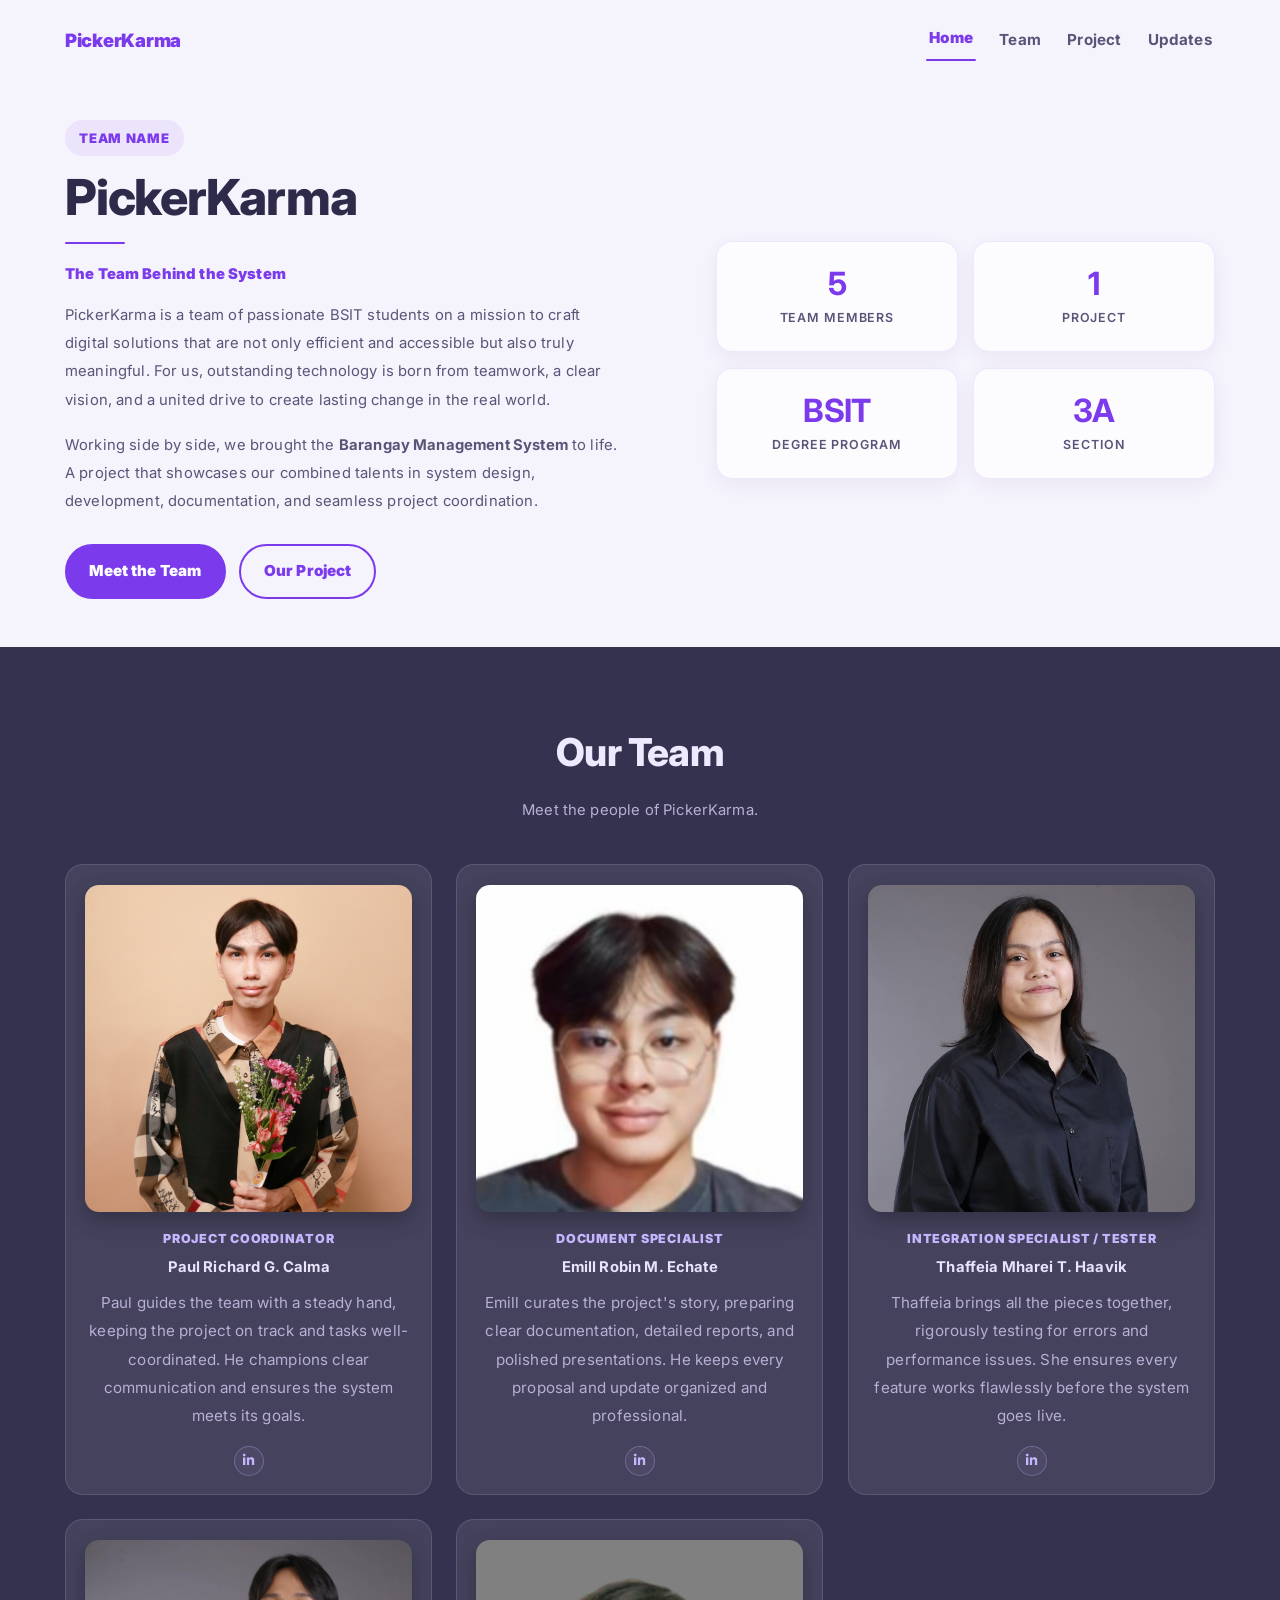
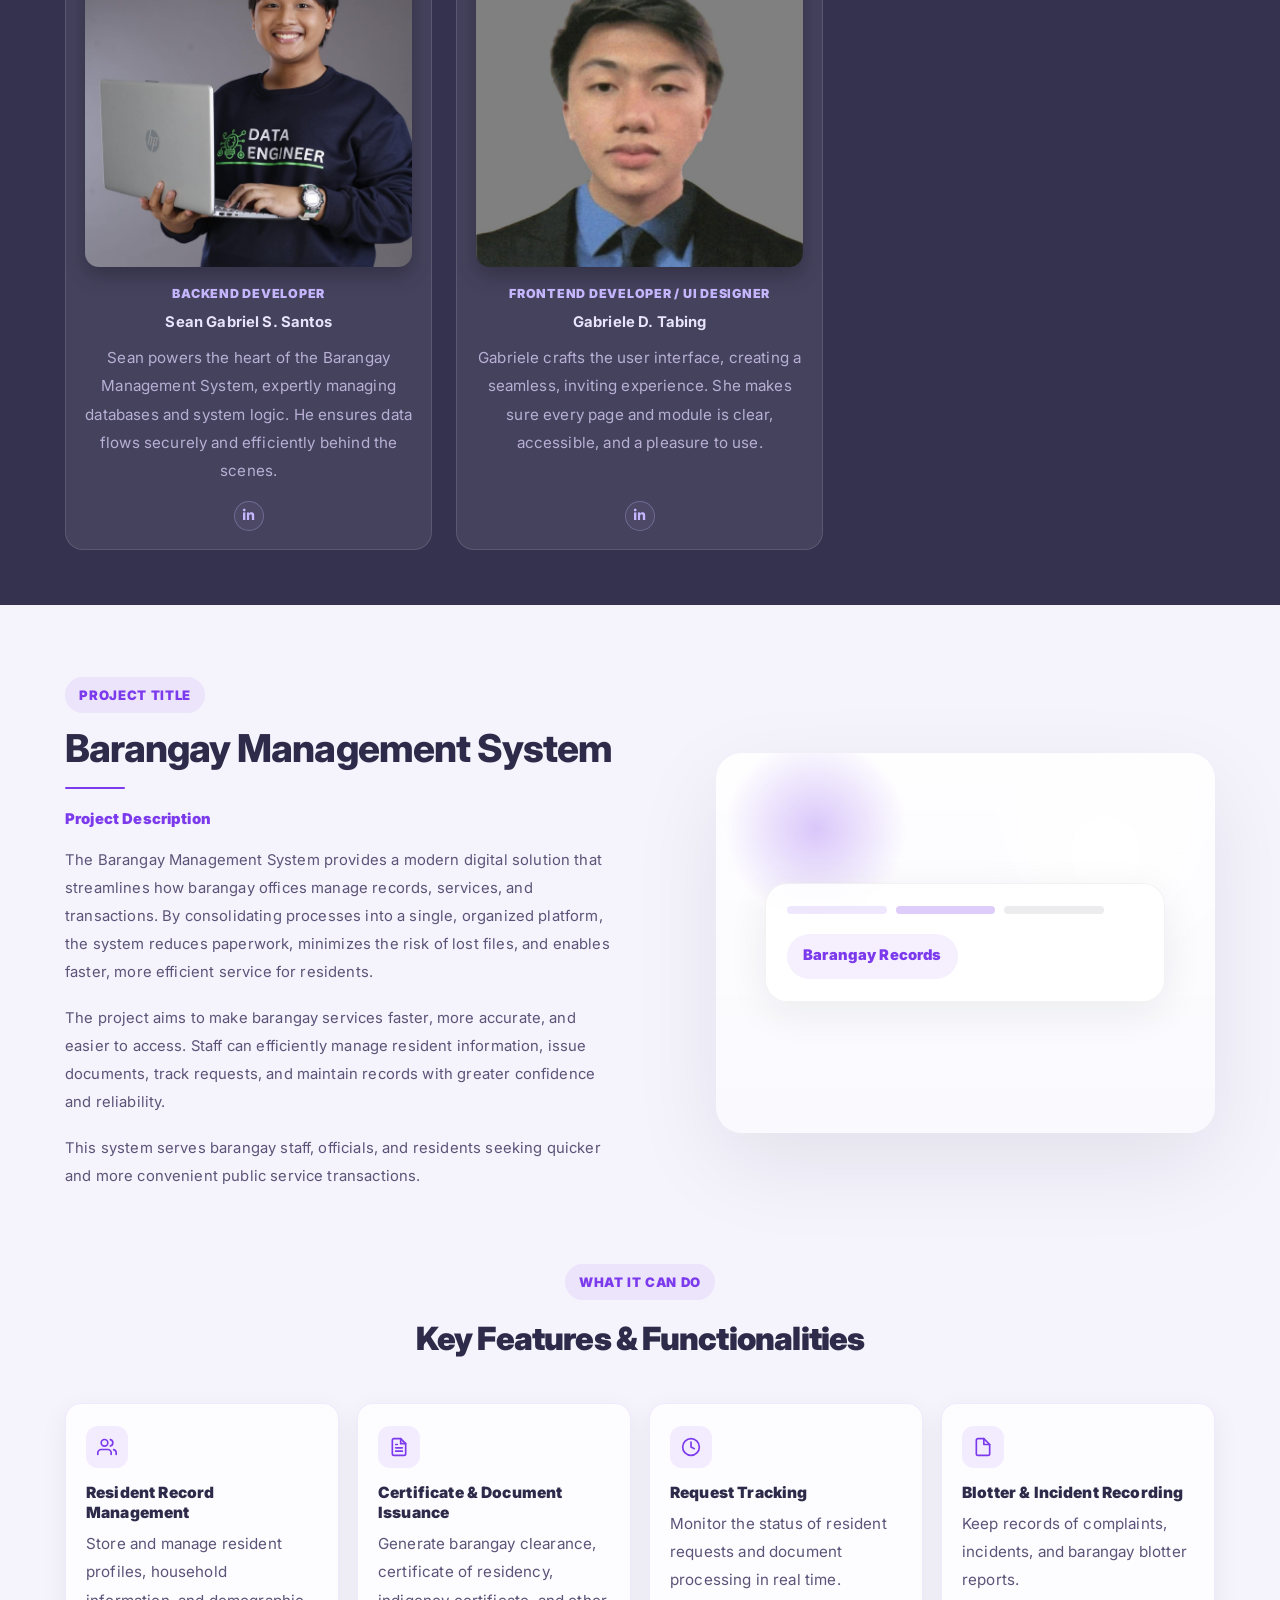
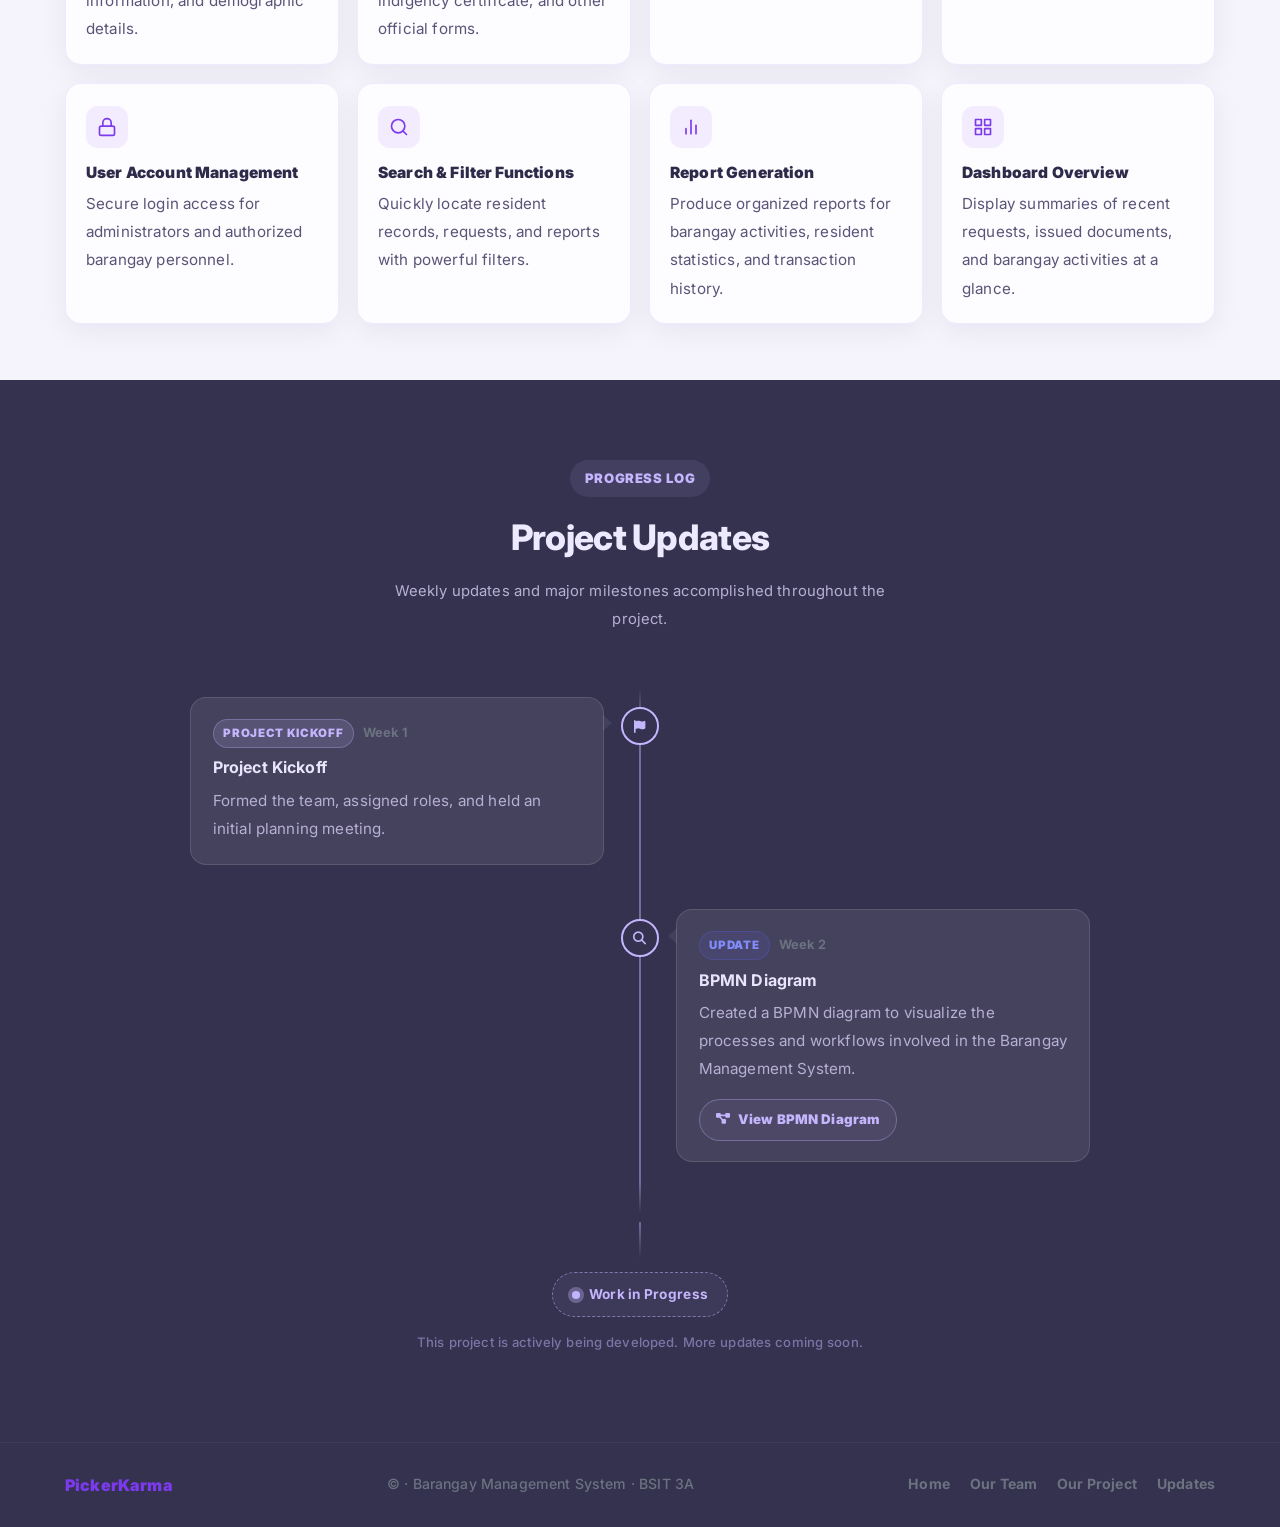
==== index.html @ 66dc6508 "Updated version" ====
<!DOCTYPE html>
<html lang="en">
<head>
    <meta charset="UTF-8">
    <meta name="viewport" content="width=device-width, initial-scale=1.0">
    <title>PickerKarma — Barangay Management System</title>
    <link rel="preconnect" href="https://fonts.googleapis.com">
    <link rel="preconnect" href="https://fonts.gstatic.com" crossorigin>
    <link href="https://fonts.googleapis.com/css2?family=Inter:wght@400;500;600;700;800&display=swap" rel="stylesheet">
    <link rel="stylesheet" href="style.css">
    <link rel="stylesheet" href="https://cdnjs.cloudflare.com/ajax/libs/font-awesome/6.5.2/css/all.min.css" crossorigin="anonymous" referrerpolicy="no-referrer">
</head>
<body>

<header class="site-header">
    <div class="container header-inner">
        <a class="brand" href="#home">PickerKarma</a>
        <nav class="nav" aria-label="Main navigation">
            <a class="nav-link" href="#home">Home</a>
            <a class="nav-link" href="#team">Team</a>
            <a class="nav-link" href="#project">Project</a>
            <a class="nav-link" href="#updates">Updates</a>
        </nav>
    </div>
</header>

<main>

    <!-- PickerKarma intro -->
    <section id="home" class="hero">
        <div class="container hero-layout">
            <div class="hero-text-col">
                <div class="hero-badge">Team Name</div>
                <h1 class="hero-title">PickerKarma</h1>

                <div class="hero-divider" aria-hidden="true"></div>

                <div class="hero-lead">The Team Behind the System</div>
                <p class="hero-text">
                PickerKarma is a team of passionate BSIT students on a mission to craft digital solutions that are not only efficient and accessible but also truly meaningful. For us, outstanding technology is born from teamwork, a clear vision, and a united drive to create lasting change in the real world.
                </p>
                <p class="hero-text">
                Working side by side, we brought the <strong>Barangay Management System</strong> to life. A project that showcases our combined talents in system design, development, documentation, and seamless project coordination.
                </p>

                <div class="hero-actions">
                    <a class="btn btn-primary" href="#team">Meet the Team</a>
                    <a class="btn btn-ghost" href="#project">Our Project</a>
                </div>
            </div>

            <div class="hero-stats-col">
                <div class="hero-stat-card">
                    <div class="hero-stat-num">5</div>
                    <div class="hero-stat-label">Team Members</div>
                </div>
                <div class="hero-stat-card">
                    <div class="hero-stat-num">1</div>
                    <div class="hero-stat-label">Project</div>
                </div>
                <div class="hero-stat-card">
                    <div class="hero-stat-num">BSIT</div>
                    <div class="hero-stat-label">Degree Program</div>
                </div>
                <div class="hero-stat-card">
                    <div class="hero-stat-num">3A</div>
                    <div class="hero-stat-label">Section</div>
                </div>
            </div>
        </div>
    </section>

    <!-- ② OUR TEAM — Member Cards -->
    <section id="team" class="team-block anchor">
        <div class="container team-block-inner">
            <h2 class="team-title">Our Team</h2>
            <p class="team-subtitle">
                Meet the people of PickerKarma.
            </p>

            <div class="team-grid">
                <article class="team-card">
                    <img class="team-photo" src="assets\IMG_2809.jpg" alt="Paul Richard G. Calma">
                    <div class="team-meta">
                        <div class="team-role">PROJECT COORDINATOR</div>
                        <h3 class="team-name">Paul Richard G. Calma</h3>
                        <p class="team-desc">Paul guides the team with a steady hand, keeping the project on track and tasks well-coordinated. He champions clear communication and ensures the system meets its goals.</p>
                    </div>
                    <div class="team-social" aria-label="LinkedIn link">
                        <a href="https://www.linkedin.com/in/paul-richard-calma-106516280/" class="social-link" aria-label="LinkedIn">
                            <i class="fa-brands fa-linkedin-in" aria-hidden="true"></i>
                        </a>
                    </div>
                </article>

                <article class="team-card">
                    <img class="team-photo" src="assets\848d51dc-2d52-466f-a133-e1cafc0bf929.jpg" alt="Emill Robin M. Echate">
                    <div class="team-meta">
                        <div class="team-role">DOCUMENT SPECIALIST</div>
                        <h3 class="team-name">Emill Robin M. Echate</h3>
                        <p class="team-desc">Emill curates the project's story, preparing clear documentation, detailed reports, and polished presentations. He keeps every proposal and update organized and professional.</p>
                    </div>
                    <div class="team-social" aria-label="LinkedIn link">
                        <a href="https://www.linkedin.com/in/emill-robin-echate-a966a9378" class="social-link" aria-label="LinkedIn">
                            <i class="fa-brands fa-linkedin-in" aria-hidden="true"></i>
                        </a>
                    </div>
                </article>

                <article class="team-card">
                    <img class="team-photo" src="assets\1771914743929.jpg" alt="Thaffeia Mharei T. Haavik">
                    <div class="team-meta">
                        <div class="team-role">INTEGRATION SPECIALIST / TESTER</div>
                        <h3 class="team-name">Thaffeia Mharei T. Haavik</h3>
                        <p class="team-desc">Thaffeia brings all the pieces together, rigorously testing for errors and performance issues. She ensures every feature works flawlessly before the system goes live.</p>
                    </div>
                    <div class="team-social" aria-label="LinkedIn link">
                        <a href="https://www.linkedin.com/in/thaffeia-mharei-haavik-644126378/" class="social-link" aria-label="LinkedIn">
                            <i class="fa-brands fa-linkedin-in" aria-hidden="true"></i>
                        </a>
                    </div>
                </article>

                <article class="team-card">
                    <img class="team-photo" src="assets\9a53b880-c4ac-4d8d-8922-d111a23d53e0.jpg" alt="Sean Gabriel S. Santos">
                    <div class="team-meta">
                        <div class="team-role">BACKEND DEVELOPER</div>
                        <h3 class="team-name">Sean Gabriel S. Santos</h3>
                        <p class="team-desc">Sean powers the heart of the Barangay Management System, expertly managing databases and system logic. He ensures data flows securely and efficiently behind the scenes.</p>
                    </div>
                    <div class="team-social" aria-label="LinkedIn link">
                        <a href="https://www.linkedin.com/in/sean-gabriel-santos-039b31377/" class="social-link" aria-label="LinkedIn">
                            <i class="fa-brands fa-linkedin-in" aria-hidden="true"></i>
                        </a>
                    </div>
                </article>

                <article class="team-card">
                    <img class="team-photo" src="assets\6cbefebb-29b0-4d14-a550-cc763c98fbdc.jpg" alt="Gabriele D. Tabing">
                    <div class="team-meta">
                        <div class="team-role">FRONTEND DEVELOPER / UI DESIGNER</div>
                        <h3 class="team-name">Gabriele D. Tabing</h3>
                        <p class="team-desc">Gabriele crafts the user interface, creating a seamless, inviting experience. She makes sure every page and module is clear, accessible, and a pleasure to use.</p>
                    </div>
                    <div class="team-social" aria-label="LinkedIn link">
                        <a href="https://www.linkedin.com/in/gabriele-tabing-5a991a358/" class="social-link" aria-label="LinkedIn">
                            <i class="fa-brands fa-linkedin-in" aria-hidden="true"></i>
                        </a>
                    </div>
                </article>
            </div>
        </div>
    </section>

    <!-- OUR PROJECT — Barangay Management System -->
    <section id="project" class="project-block anchor">
        <div class="container project-layout">
            <div class="project-text-col">
                <div class="project-eyebrow">Project Title</div>
                <h2 class="project-title">Barangay Management System</h2>

                <div class="project-divider" aria-hidden="true"></div>

                <div class="project-lead">Project Description</div>
                <p class="project-text">
                The Barangay Management System provides a modern digital solution that streamlines how barangay offices manage records, services, and transactions. By consolidating processes into a single, organized platform, the system reduces paperwork, minimizes the risk of lost files, and enables faster, more efficient service for residents.
                </p>
                <p class="project-text">
                The project aims to make barangay services faster, more accurate, and easier to access. Staff can efficiently manage resident information, issue documents, track requests, and maintain records with greater confidence and reliability.
                </p>
                <p class="project-text">
                This system serves barangay staff, officials, and residents seeking quicker and more convenient public service transactions.
                </p>
            </div>

            <div class="project-visual" aria-hidden="true">
                <div class="project-visual-bg"></div>
                <div class="project-visual-card">
                    <div class="project-visual-lines">
                        <span></span><span></span><span></span>
                    </div>
                    <div class="project-visual-chip">Barangay Records</div>
                </div>
            </div>
        </div>

        <!-- KEY FEATURES -->
        <div class="container features-wrap">
            <div class="features-header">
                <div class="project-eyebrow">What It Can Do</div>
                <h3 class="features-title">Key Features &amp; Functionalities</h3>
            </div>

            <div class="features-grid">
                <div class="feature-card">
                    <div class="feature-icon">
                        <svg viewBox="0 0 24 24" aria-hidden="true"><path d="M17 21v-2a4 4 0 0 0-4-4H5a4 4 0 0 0-4 4v2"/><circle cx="9" cy="7" r="4"/><path d="M23 21v-2a4 4 0 0 0-3-3.87"/><path d="M16 3.13a4 4 0 0 1 0 7.75"/></svg>
                    </div>
                    <h4 class="feature-name">Resident Record Management</h4>
                    <p class="feature-desc">Store and manage resident profiles, household information, and demographic details.</p>
                </div>

                <div class="feature-card">
                    <div class="feature-icon">
                        <svg viewBox="0 0 24 24" aria-hidden="true"><path d="M14 2H6a2 2 0 0 0-2 2v16a2 2 0 0 0 2 2h12a2 2 0 0 0 2-2V8z"/><polyline points="14 2 14 8 20 8"/><line x1="16" y1="13" x2="8" y2="13"/><line x1="16" y1="17" x2="8" y2="17"/><polyline points="10 9 9 9 8 9"/></svg>
                    </div>
                    <h4 class="feature-name">Certificate &amp; Document Issuance</h4>
                    <p class="feature-desc">Generate barangay clearance, certificate of residency, indigency certificate, and other official forms.</p>
                </div>

                <div class="feature-card">
                    <div class="feature-icon">
                        <svg viewBox="0 0 24 24" aria-hidden="true"><circle cx="12" cy="12" r="10"/><polyline points="12 6 12 12 16 14"/></svg>
                    </div>
                    <h4 class="feature-name">Request Tracking</h4>
                    <p class="feature-desc">Monitor the status of resident requests and document processing in real time.</p>
                </div>

                <div class="feature-card">
                    <div class="feature-icon">
                        <svg viewBox="0 0 24 24" aria-hidden="true"><path d="M13 2H6a2 2 0 0 0-2 2v16a2 2 0 0 0 2 2h12a2 2 0 0 0 2-2V9z"/><polyline points="13 2 13 9 20 9"/></svg>
                    </div>
                    <h4 class="feature-name">Blotter &amp; Incident Recording</h4>
                    <p class="feature-desc">Keep records of complaints, incidents, and barangay blotter reports.</p>
                </div>

                <div class="feature-card">
                    <div class="feature-icon">
                        <svg viewBox="0 0 24 24" aria-hidden="true"><rect x="3" y="11" width="18" height="11" rx="2" ry="2"/><path d="M7 11V7a5 5 0 0 1 10 0v4"/></svg>
                    </div>
                    <h4 class="feature-name">User Account Management</h4>
                    <p class="feature-desc">Secure login access for administrators and authorized barangay personnel.</p>
                </div>

                <div class="feature-card">
                    <div class="feature-icon">
                        <svg viewBox="0 0 24 24" aria-hidden="true"><circle cx="11" cy="11" r="8"/><line x1="21" y1="21" x2="16.65" y2="16.65"/></svg>
                    </div>
                    <h4 class="feature-name">Search &amp; Filter Functions</h4>
                    <p class="feature-desc">Quickly locate resident records, requests, and reports with powerful filters.</p>
                </div>

                <div class="feature-card">
                    <div class="feature-icon">
                        <svg viewBox="0 0 24 24" aria-hidden="true"><line x1="18" y1="20" x2="18" y2="10"/><line x1="12" y1="20" x2="12" y2="4"/><line x1="6" y1="20" x2="6" y2="14"/></svg>
                    </div>
                    <h4 class="feature-name">Report Generation</h4>
                    <p class="feature-desc">Produce organized reports for barangay activities, resident statistics, and transaction history.</p>
                </div>

                <div class="feature-card">
                    <div class="feature-icon">
                        <svg viewBox="0 0 24 24" aria-hidden="true"><rect x="3" y="3" width="7" height="7"/><rect x="14" y="3" width="7" height="7"/><rect x="14" y="14" width="7" height="7"/><rect x="3" y="14" width="7" height="7"/></svg>
                    </div>
                    <h4 class="feature-name">Dashboard Overview</h4>
                    <p class="feature-desc">Display summaries of recent requests, issued documents, and barangay activities at a glance.</p>
                </div>
            </div>
        </div>
    </section>

    <!-- PROJECT UPDATES TIMELINE -->
    <section id="updates" class="updates-block anchor">
        <div class="container updates-inner">
            <div class="updates-header">
                <div class="project-eyebrow">Progress Log</div>
                <h2 class="updates-title">Project Updates</h2>
                <p class="updates-subtitle">Weekly updates and major milestones accomplished throughout the project.</p>
            </div>

            <div class="timeline">

                <div class="tl-item tl-left">
                    <div class="tl-dot"><i class="fa-solid fa-flag" aria-hidden="true"></i></div>
                    <div class="tl-card">
                        <div class="tl-meta">
                            <span class="tl-badge tl-milestone">Project Kickoff</span>
                            <span class="tl-date">Week 1</span>
                        </div>
                        <h4 class="tl-title">Project Kickoff</h4>
                        <p class="tl-desc">Formed the team, assigned roles, and held an initial planning meeting.</p>
                    </div>
                </div>

                <div class="tl-item tl-right">
                    <div class="tl-dot"><i class="fa-solid fa-magnifying-glass" aria-hidden="true"></i></div>
                    <div class="tl-card">
                        <div class="tl-meta">
                            <span class="tl-badge tl-update">Update</span>
                            <span class="tl-date">Week 2</span>
                        </div>
                        <h4 class="tl-title">BPMN Diagram</h4>
                        <p class="tl-desc">Created a BPMN diagram to visualize the processes and workflows involved in the Barangay Management System.</p>
                        <a href="#" target="_blank" rel="noopener noreferrer" class="tl-btn">
                            <i class="fa-solid fa-diagram-project" aria-hidden="true"></i>
                            View BPMN Diagram
                        </a>
                    </div>
                </div>

            </div>

            <!-- WORK IN PROGRESS STATE -->
            <div class="wip-wrap">
                <div class="wip-spine-cap" aria-hidden="true"></div>
                <div class="wip-badge">
                    <span class="wip-pulse" aria-hidden="true"></span>
                    Work in Progress
                </div>
                <p class="wip-note">This project is actively being developed. More updates coming soon.</p>
            </div>
        </div>
    </section>

</main>

<footer class="site-footer">
    <div class="container footer-inner">
        <span class="footer-brand">PickerKarma</span>
        <span class="footer-copy">© <?php echo date('Y'); ?> · Barangay Management System · BSIT 3A</span>
        <nav class="footer-nav" aria-label="Footer navigation">
            <a href="#home">Home</a>
            <a href="#team">Our Team</a>
            <a href="#project">Our Project</a>
            <a href="#updates">Updates</a>
        </nav>
    </div>
</footer>

<script src="script.js" defer></script>
</body>
</html>
---- style.css ----
:root{
  --bg: #f5f3fc;
  --card: #fdfcff;
  --dark: #35324f;
  --text: #2e2b4a;
  --muted: #5c5478;       /* darker/richer muted — better contrast for paragraphs */
  --pink: #7c3aed;
  --radius: 18px;
  --shadow: 0 12px 36px rgba(60, 40, 120, 0.08);
}

*{ box-sizing: border-box; }

html{ scroll-behavior: smooth; }

body{
  margin: 0;
  font-family: "Inter", ui-sans-serif, system-ui, -apple-system, "Segoe UI", Roboto, Helvetica, Arial;
  background: var(--bg);
  color: var(--text);
  line-height: 1.75;
  font-size: 0.975rem;        /* comfortable base size */
  letter-spacing: 0.01em;     /* slight open tracking aids readability */
  -webkit-font-smoothing: antialiased;
  -moz-osx-font-smoothing: grayscale;
}

.container{
  width: min(1150px, calc(100% - 2rem));
  margin: 0 auto;
}

/* ─── NAVBAR ─────────────────────────────────── */
.site-header{
  position: fixed;
  top: 0;
  left: 0;
  right: 0;
  z-index: 50;
  /* All colour values transition together */
  transition:
    background   0.45s ease,
    border-color 0.45s ease,
    box-shadow   0.45s ease,
    padding      0.35s ease;
  animation: fadeDown 0.7s ease both;

  /* Default: transparent over pink hero */
  background: transparent;
  border-bottom: none;
  box-shadow: none;
}

/* Scrolled — generic solid state (overridden by section-aware classes) */
.site-header.scrolled{
  background: rgba(243, 240, 251, 0.88);
  backdrop-filter: blur(14px);
  -webkit-backdrop-filter: blur(14px);
  border-bottom: none;
  box-shadow: 0 4px 24px rgba(17,24,39,0.07);
}

/* Over dark sections (team / updates) */
.site-header.on-dark{
  background: rgba(53, 50, 79, 0.88);
  backdrop-filter: blur(14px);
  -webkit-backdrop-filter: blur(14px);
  border-bottom: none;
  box-shadow: 0 4px 24px rgba(0,0,0,0.25);
}

/* Over light pink sections (hero / project) */
.site-header.on-light{
  background: rgba(243, 240, 251, 0.88);
  backdrop-filter: blur(14px);
  -webkit-backdrop-filter: blur(14px);
  border-bottom: none;
  box-shadow: 0 4px 24px rgba(17,24,39,0.07);
}

.header-inner{
  display: flex;
  align-items: center;
  justify-content: space-between;
  padding: 1.35rem 0;
  gap: 1rem;
  transition: padding 0.35s ease;
}

.site-header.scrolled .header-inner,
.site-header.on-dark   .header-inner,
.site-header.on-light  .header-inner{
  padding: 1.05rem 0;
}

.brand{
  font-weight: 900;
  letter-spacing: -0.015em;
  color: var(--pink);
  text-decoration: none;
  font-size: 1.15rem;
  white-space: nowrap;
  transition: color 0.35s ease;
}

.nav{
  display: flex;
  gap: 1.25rem;
  flex-wrap: wrap;
  justify-content: flex-end;
}

.nav-link{
  text-decoration: none;
  font-weight: 700;
  font-size: 0.95rem;
  padding: 0.35rem 0.2rem;
  position: relative;
  transition: color 0.25s ease, transform 0.2s ease;
  /* default over transparent hero */
  color: var(--muted);
}

/* On dark sections — links go light, purple becomes soft lavender */
.site-header.on-dark .nav-link{ color: #a89ec9; }
.site-header.on-dark .nav-link:hover{ color: #ede9fe; }
.site-header.on-dark .nav-link.active{ color: #c4b5fd !important; }
.site-header.on-dark .nav-link.active::after{ background: #c4b5fd; }
.site-header.on-dark .nav-link:hover::after{ background: #c4b5fd; }
.site-header.on-dark .brand{ color: #c4b5fd; }

/* On light sections */
.site-header.on-light .nav-link{ color: var(--muted); }
.site-header.on-light .nav-link:hover,
.site-header.on-light .nav-link.active{ color: var(--text); }

.nav-link:hover,
.nav-link.active{ transform: translateY(-2px); }

.nav-link.active{ color: var(--pink) !important; font-weight: 900; }

.nav-link::after{
  content: "";
  position: absolute;
  left: 0; right: 0; bottom: -4px;
  height: 2px;
  border-radius: 999px;
  background: var(--pink);
  transform: scaleX(0);
  transform-origin: center;
  transition: transform 0.25s ease;
}

.nav-link:hover::after,
.nav-link.active::after{ transform: scaleX(1); }

.anchor{ scroll-margin-top: 92px; }

/* ─── HERO (PickerKarma intro) ───────────────── */
.hero{
  padding: 7.5rem 0 3rem; /* extra top padding offsets fixed navbar */
}

.hero-layout{
  display: grid;
  grid-template-columns: 1.1fr 0.9fr;
  gap: 2.5rem;
  align-items: center;
}

.hero-text-col{ text-align: left; }

.hero-badge{
  display: inline-flex;
  align-items: center;
  padding: 0.42rem 0.9rem;
  border-radius: 999px;
  background: rgba(124, 58, 237, 0.08);
  color: var(--pink);
  font-weight: 900;
  letter-spacing: 0.05em;
  font-size: 0.82rem;
  text-transform: uppercase;
}

.hero-title{
  margin: 0.85rem 0 0.65rem;
  font-size: 3.1rem;
  font-weight: 800;           /* 1000 was too heavy / straining */
  letter-spacing: -0.025em;
  line-height: 1.1;
  color: var(--text);
}

.hero-divider{
  height: 2px;
  width: 60px;
  margin: 1.1rem 0 1.1rem;
  background: var(--pink);
  border-radius: 999px;
  opacity: 0.5;
}

.hero-lead{
  font-size: 0.925rem;
  margin: 0 0 0.85rem;
  color: var(--pink);
  font-weight: 900;
  letter-spacing: 0.01em;
}

.hero-text{
  margin: 0 0 1.1rem;
  color: var(--muted);
  font-weight: 400;
  line-height: 1.9;
  font-size: 0.925rem;
  max-width: 62ch;            /* ~65 chars per line — the ideal reading measure */
}

.hero-actions{
  margin-top: 1.75rem;
  display: flex;
  gap: 0.85rem;
  flex-wrap: wrap;
}

/* Buttons */
.btn{
  display: inline-flex;
  align-items: center;
  justify-content: center;
  padding: 0.78rem 1.4rem;
  border-radius: 999px;
  font-weight: 900;
  font-size: 0.95rem;
  text-decoration: none;
  border: 2px solid transparent;
  transition: background 0.2s ease, color 0.2s ease, border-color 0.2s ease, transform 0.2s ease;
}

.btn:hover{ transform: translateY(-2px); }

.btn-primary{
  background: var(--pink);
  color: #fff;
  border-color: var(--pink);
}

.btn-primary:hover{ background: #6d28d9; border-color: #6d28d9; }

.btn-ghost{
  background: transparent;
  color: var(--pink);
  border-color: var(--pink);
}

.btn-ghost:hover{ background: var(--pink); color: #fff; }

/* Hero stat grid (right column) */
.hero-stats-col{
  display: grid;
  grid-template-columns: 1fr 1fr;
  gap: 1rem;
}

.hero-stat-card{
  background: rgba(255,255,255,0.65);
  border: 1px solid rgba(124, 58, 237, 0.10);
  border-radius: 16px;
  padding: 1.6rem 1rem 1.4rem;
  text-align: center;
  box-shadow: 0 6px 20px rgba(60,40,120,0.06);
  transition: transform 0.22s ease, box-shadow 0.22s ease, border-color 0.22s ease;
}

.hero-stat-card:hover{
  transform: translateY(-6px);
  box-shadow: 0 20px 50px rgba(124, 58, 237, 0.12);
  border-color: rgba(124, 58, 237, 0.3);
}

.hero-stat-num{
  font-size: 2rem;
  font-weight: 700;
  color: var(--pink);
  letter-spacing: -0.02em;
  line-height: 1;
  margin-bottom: 0.45rem;
}

.hero-stat-label{
  font-size: 0.78rem;
  font-weight: 600;
  color: var(--muted);
  text-transform: uppercase;
  letter-spacing: 0.07em;
}

/* ─── OUR TEAM ───────────────────────────────── */
.team-block{
  padding: 4.5rem 0 3.5rem;
  background: var(--dark);
  --pink: #c4b5fd; /* lighten accent for dark bg */
}

.team-block-inner{ text-align: center; }

.team-title{
  margin: 0 0 0.65rem;
  font-size: 2.4rem;
  font-weight: 800;
  letter-spacing: -0.02em;
  color: #ede9fe;             /* soft lavender-white — easier than pure white */
}

.team-subtitle{
  margin: 0 auto 2.5rem;
  max-width: 58ch;
  color: #b8b0d4;
  font-weight: 400;
  line-height: 1.85;
  font-size: 0.925rem;
}

.team-grid{
  display: grid;
  grid-template-columns: repeat(3, 1fr);
  gap: 1.5rem;
  align-items: stretch;
}

.team-card{
  background: rgba(255,255,255,0.08);
  border: 1px solid rgba(255,255,255,0.12);
  border-radius: var(--radius);
  padding: 1.25rem 1.2rem 1.1rem;
  display: flex;
  flex-direction: column;
  transition: transform 0.25s ease, box-shadow 0.25s ease, background 0.25s ease, border-color 0.25s ease;
}

.team-card:hover{
  transform: translateY(-10px);
  background: rgba(255,255,255,0.13);
  border-color: rgba(196, 181, 253, 0.35);
  box-shadow: 0 30px 70px rgba(0,0,0,0.3);
}

.team-photo{
  width: 100%;
  aspect-ratio: 1 / 1;
  object-fit: cover;
  border-radius: 14px;
  background: #374151;
  box-shadow: 0 8px 20px rgba(0,0,0,0.25);
}

.team-meta{ padding-top: 1rem; flex: 1; }

.team-role{
  font-weight: 900;
  text-transform: uppercase;
  letter-spacing: 0.06em;
  font-size: 0.78rem;
  color: var(--pink);
  margin-bottom: 0.35rem;
}

.team-name{
  margin: 0 0 0.5rem;
  font-size: 0.925rem;
  font-weight: 700;
  color: #e9e4fc;             /* warm lavender-white */
}

.team-desc{
  margin: 0;
  color: #b8b0d4;
  line-height: 1.85;
  font-weight: 400;
  font-size: 0.95rem;
}

.team-social{
  margin-top: 1rem;
  display: flex;
  justify-content: center;
}

.social-link{
  width: 30px;
  height: 30px;
  display: inline-flex;
  align-items: center;
  justify-content: center;
  border-radius: 999px;
  border: 1px solid rgba(124, 58, 237, 0.25);
  background: rgba(124, 58, 237, 0.06);
  text-decoration: none;
  transition: transform 0.2s ease, background 0.2s ease, border-color 0.2s ease;
}

.social-link:hover{
  transform: scale(1.12);
  border-color: rgba(124, 58, 237, 0.6);
  background: rgba(124, 58, 237, 0.15);
}

.social-link i{
  font-size: 13px;
  color: var(--pink);
  line-height: 1;
}

.team-footnote{
  margin: 2.5rem 0 0;
  color: #4b5563;
  font-weight: 700;
  font-size: 0.85rem;
}

/* ─── OUR PROJECT ────────────────────────────── */
.project-block{
  padding: 4.5rem 0 3.5rem;
  background: var(--bg);
}

.project-layout{
  display: grid;
  grid-template-columns: 1.1fr 0.9fr;
  gap: 2.5rem;
  align-items: center;
}

.project-text-col{ text-align: left; }

.project-eyebrow{
  display: inline-flex;
  align-items: center;
  padding: 0.42rem 0.9rem;
  border-radius: 999px;
  background: rgba(124, 58, 237, 0.08);
  color: var(--pink);
  font-weight: 900;
  letter-spacing: 0.05em;
  font-size: 0.82rem;
  text-transform: uppercase;
}

.project-title{
  margin: 0.85rem 0 0.65rem;
  font-size: 2.4rem;
  font-weight: 800;
  letter-spacing: -0.025em;
  line-height: 1.1;
  color: var(--text);
}

.project-divider{
  height: 2px;
  width: 60px;
  margin: 1.1rem 0;
  background: var(--pink);
  border-radius: 999px;
  opacity: 0.5;
}

.project-lead{
  font-size: 0.925rem;
  margin: 0 0 0.85rem;
  color: var(--pink);
  font-weight: 900;
}

.project-text{
  margin: 0 0 1.1rem;
  color: var(--muted);
  font-weight: 400;
  line-height: 1.9;
  font-size: 0.925rem;
  max-width: 62ch;
}

/* Project visual (right side) */
.project-visual{
  position: relative;
  min-height: 380px;
  display: flex;
  align-items: center;
  justify-content: center;
}

.project-visual-bg{
  position: absolute;
  inset: 0;
  border-radius: 26px;
  background:
    radial-gradient(140px 140px at 20% 20%, rgba(124, 58, 237, 0.28) 0%, transparent 65%),
    radial-gradient(200px 200px at 78% 28%, rgba(255, 255, 255, 0.95) 0%, transparent 60%),
    linear-gradient(180deg, rgba(255,255,255,0.88) 0%, rgba(255,255,255,0.5) 100%);
  box-shadow: 0 30px 90px rgba(17, 24, 39, 0.08);
}

.project-visual-card{
  position: relative;
  width: 100%;
  max-width: 400px;
  border-radius: 22px;
  background: rgba(255,255,255,0.82);
  border: 1px solid rgba(0,0,0,0.05);
  padding: 1.4rem 1.3rem;
  box-shadow: 0 10px 40px rgba(17,24,39,0.07);
}

.project-visual-lines{
  display: flex;
  gap: 0.55rem;
  margin-bottom: 1.2rem;
}

.project-visual-lines span{
  width: 28%;
  height: 8px;
  border-radius: 999px;
  background: rgba(124, 58, 237, 0.12);
}

.project-visual-lines span:nth-child(2){ background: rgba(124, 58, 237, 0.25); }
.project-visual-lines span:nth-child(3){ background: rgba(17, 24, 39, 0.08); }

.project-visual-chip{
  display: inline-flex;
  align-items: center;
  padding: 0.6rem 1rem;
  border-radius: 999px;
  background: rgba(124, 58, 237, 0.08);
  color: var(--pink);
  font-weight: 900;
  font-size: 0.92rem;
}

/* ─── KEY FEATURES ───────────────────────────── */
.features-wrap{
  padding: 3.5rem 0 0;
}

.features-header{
  text-align: center;
  margin-bottom: 2.25rem;
}

.features-title{
  margin: 0.65rem 0 0;
  font-size: 2rem;
  font-weight: 1000;
  letter-spacing: -0.025em;
  color: var(--text);
}

.features-grid{
  display: grid;
  grid-template-columns: repeat(4, 1fr);
  gap: 1.15rem;
}

.feature-card{
  background: var(--card);
  border: 1px solid rgba(124, 58, 237, 0.09);
  border-radius: 16px;
  padding: 1.4rem 1.25rem 1.3rem;
  box-shadow: 0 8px 28px rgba(17,24,39,0.06);
  transition: transform 0.25s ease, box-shadow 0.25s ease, border-color 0.25s ease;
  opacity: 0;
  animation: cardIn 0.65s ease forwards;
}

.feature-card:hover{
  transform: translateY(-7px);
  box-shadow: 0 22px 55px rgba(124, 58, 237, 0.12);
  border-color: rgba(124, 58, 237, 0.3);
}

.feature-card:nth-child(1){ animation-delay: 0.04s; }
.feature-card:nth-child(2){ animation-delay: 0.10s; }
.feature-card:nth-child(3){ animation-delay: 0.16s; }
.feature-card:nth-child(4){ animation-delay: 0.22s; }
.feature-card:nth-child(5){ animation-delay: 0.28s; }
.feature-card:nth-child(6){ animation-delay: 0.34s; }
.feature-card:nth-child(7){ animation-delay: 0.40s; }
.feature-card:nth-child(8){ animation-delay: 0.46s; }

.feature-icon{
  width: 42px;
  height: 42px;
  border-radius: 12px;
  background: rgba(124, 58, 237, 0.08);
  display: flex;
  align-items: center;
  justify-content: center;
  margin-bottom: 0.9rem;
}

.feature-icon svg{
  width: 20px;
  height: 20px;
  stroke: var(--pink);
  fill: none;
  stroke-width: 2;
  stroke-linecap: round;
  stroke-linejoin: round;
}

.feature-name{
  margin: 0 0 0.45rem;
  font-size: 0.97rem;
  font-weight: 900;
  color: var(--text);
  line-height: 1.3;
}

.feature-desc{
  margin: 0;
  font-size: 0.95rem;
  color: var(--muted);
  line-height: 1.85;
  font-weight: 400;
}

@media (max-width: 1080px){
  .features-grid{ grid-template-columns: repeat(3, 1fr); }
}

@media (max-width: 740px){
  .features-grid{ grid-template-columns: repeat(2, 1fr); }
  .features-title{ font-size: 1.65rem; }
}

@media (max-width: 480px){
  .features-grid{ grid-template-columns: 1fr; }
}

/* ─── PROJECT UPDATES TIMELINE ──────────────── */
.updates-block{
  padding: 5rem 0 4.5rem;
  background: var(--dark);
  --pink: #c4b5fd; /* lighten accent for dark bg */
}

.updates-header{
  text-align: center;
  margin-bottom: 3.5rem;
}

.updates-title{
  margin: 0.65rem 0 0.6rem;
  font-size: 2.2rem;
  font-weight: 800;
  letter-spacing: -0.02em;
  color: #ede9fe;
}

.updates-subtitle{
  margin: 0 auto;
  max-width: 58ch;
  color: #b8b0d4;
  font-weight: 400;
  line-height: 1.85;
  font-size: 0.925rem;
}

/* Centre spine */
.timeline{
  position: relative;
  max-width: 900px;
  margin: 0 auto;
  padding: 0.5rem 0;
}

.timeline::before{
  content: "";
  position: absolute;
  left: 50%;
  top: 0;
  bottom: 0;
  width: 2px;
  background: linear-gradient(to bottom, transparent, rgba(124, 58, 237, 0.5) 6%, rgba(124, 58, 237, 0.5) 94%, transparent);
  transform: translateX(-50%);
}

/* Each row */
.tl-item{
  display: flex;
  align-items: flex-start;
  gap: 0;
  margin-bottom: 2.75rem;
  position: relative;
  /* hidden until scroll-reveal fires */
  opacity: 0;
  transform: translateY(22px);
  transition: opacity 0.55s ease, transform 0.55s ease;
}

.tl-item.tl-visible{
  opacity: 1;
  transform: translateY(0);
}

/* Dot on the spine */
.tl-dot{
  position: absolute;
  left: 50%;
  top: 0.65rem;
  transform: translateX(-50%);
  width: 38px;
  height: 38px;
  border-radius: 999px;
  background: var(--dark);
  border: 2px solid var(--pink);
  display: flex;
  align-items: center;
  justify-content: center;
  z-index: 2;
  transition: background 0.25s ease, box-shadow 0.25s ease;
}

.tl-item:hover .tl-dot{
  background: var(--pink);
  box-shadow: 0 0 0 5px rgba(124, 58, 237, 0.18);
}

.tl-dot i{
  font-size: 13px;
  color: var(--pink);
  transition: color 0.25s ease;
}

.tl-item:hover .tl-dot i{ color: #fff; }

/* Card sits left or right of the spine */
.tl-card{
  width: calc(50% - 36px);
  background: rgba(255,255,255,0.08);
  border: 1px solid rgba(255,255,255,0.12);
  border-radius: 16px;
  padding: 1.3rem 1.35rem;
  position: relative;
  transition: background 0.25s ease, border-color 0.25s ease, transform 0.25s ease, box-shadow 0.25s ease;
}

.tl-item:hover .tl-card{
  background: rgba(255,255,255,0.13);
  border-color: rgba(196, 181, 253, 0.35);
  box-shadow: 0 16px 48px rgba(0,0,0,0.28);
  transform: translateY(-4px);
}

/* Arrow pointer toward the spine */
.tl-card::after{
  content: "";
  position: absolute;
  top: 1.1rem;
  width: 0;
  height: 0;
  border-top: 8px solid transparent;
  border-bottom: 8px solid transparent;
}

.tl-left  .tl-card{ margin-left: auto; margin-right: calc(50% + 36px); }
.tl-right .tl-card{ margin-left: calc(50% + 36px); }

.tl-left  .tl-card::after{
  right: -9px;
  border-left: 9px solid rgba(255,255,255,0.07);
}

.tl-right .tl-card::after{
  left: -9px;
  border-right: 9px solid rgba(255,255,255,0.07);
}

/* Stagger delays */
.tl-item:nth-child(1){ transition-delay: 0.00s; }
.tl-item:nth-child(2){ transition-delay: 0.07s; }
.tl-item:nth-child(3){ transition-delay: 0.05s; }
.tl-item:nth-child(4){ transition-delay: 0.07s; }
.tl-item:nth-child(5){ transition-delay: 0.05s; }
.tl-item:nth-child(6){ transition-delay: 0.07s; }
.tl-item:nth-child(7){ transition-delay: 0.05s; }
.tl-item:nth-child(8){ transition-delay: 0.07s; }

/* Card internals */
.tl-meta{
  display: flex;
  align-items: center;
  gap: 0.55rem;
  margin-bottom: 0.6rem;
  flex-wrap: wrap;
}

.tl-badge{
  font-size: 0.72rem;
  font-weight: 900;
  letter-spacing: 0.06em;
  text-transform: uppercase;
  padding: 0.22rem 0.6rem;
  border-radius: 999px;
}

.tl-milestone{
  background: rgba(124, 58, 237, 0.15);
  color: var(--pink);
  border: 1px solid rgba(124, 58, 237, 0.3);
}

.tl-update{
  background: rgba(99,102,241,0.12);
  color: #818cf8;
  border: 1px solid rgba(99,102,241,0.25);
}

.tl-date{
  font-size: 0.8rem;
  font-weight: 700;
  color: #6b7280;
}

.tl-title{
  margin: 0 0 0.5rem;
  font-size: 1rem;
  font-weight: 700;
  color: #e9e4fc;
  line-height: 1.35;
}

.tl-desc{
  margin: 0;
  font-size: 0.95rem;
  color: #b8b0d4;
  line-height: 1.85;
  font-weight: 400;
}

.tl-btn{
  display: inline-flex;
  align-items: center;
  gap: 0.5rem;
  margin-top: 0.95rem;
  padding: 0.52rem 1rem;
  border-radius: 999px;
  font-size: 0.83rem;
  font-weight: 900;
  text-decoration: none;
  color: var(--pink);
  border: 1.5px solid rgba(124, 58, 237, 0.35);
  background: rgba(124, 58, 237, 0.06);
  transition: background 0.2s ease, color 0.2s ease, border-color 0.2s ease, transform 0.2s ease;
}

.tl-btn:hover{
  background: var(--pink);
  color: #fff;
  border-color: var(--pink);
  transform: translateY(-2px);
}

.tl-btn i{ font-size: 0.8rem; }

/* Responsive — stack single column */
@media (max-width: 720px){
  .timeline::before{ left: 18px; }

  .tl-item{ flex-direction: column; }

  .tl-dot{
    left: 18px;
    top: 0;
    width: 34px;
    height: 34px;
  }

  .tl-left  .tl-card,
  .tl-right .tl-card{
    width: calc(100% - 58px);
    margin-left: 58px !important;
    margin-right: 0 !important;
  }

  .tl-left  .tl-card::after{ display: none; }
  .tl-right .tl-card::after{
    left: -9px;
    border-right: 9px solid rgba(255,255,255,0.07);
    border-left: none;
  }
}

/* ─── Work in Progress indicator ────────────────────────────── */
.wip-wrap{
  display: flex;
  flex-direction: column;
  align-items: center;
  gap: 0.85rem;
  padding-top: 0.5rem;
  padding-bottom: 1rem;
}

/* short spine segment connecting last dot to the WIP badge */
.wip-spine-cap{
  width: 2px;
  height: 36px;
  background: linear-gradient(to bottom, rgba(196, 181, 253, 0.45), transparent);
  border-radius: 999px;
}

/* Pill badge */
.wip-badge{
  display: inline-flex;
  align-items: center;
  gap: 0.55rem;
  padding: 0.6rem 1.2rem;
  border-radius: 999px;
  font-size: 0.85rem;
  font-weight: 700;
  color: #c4b5fd;
  border: 1.5px dashed rgba(196, 181, 253, 0.5);
  background: rgba(196, 181, 253, 0.06);
  position: relative;
  letter-spacing: 0.02em;
}

.wip-badge i{ font-size: 0.82rem; }

/* Pulsing live dot */
.wip-pulse{
  width: 8px;
  height: 8px;
  border-radius: 50%;
  background: #c4b5fd;
  display: inline-block;
  position: relative;
  flex-shrink: 0;
  animation: wip-ping 1.6s ease-in-out infinite;
}

.wip-pulse::after{
  content: "";
  position: absolute;
  inset: -4px;
  border-radius: 50%;
  background: rgba(196, 181, 253, 0.35);
  animation: wip-ping 1.6s ease-in-out infinite;
}

@keyframes wip-ping{
  0%, 100%{ transform: scale(1);   opacity: 1; }
  50%      { transform: scale(1.5); opacity: 0.5; }
}

.wip-note{
  margin: 0;
  font-size: 0.82rem;
  color: rgba(196, 181, 253, 0.5);
  font-weight: 500;
  letter-spacing: 0.01em;
  text-align: center;
}

@media (prefers-reduced-motion: reduce){
  .wip-pulse,
  .wip-pulse::after{ animation: none; }
}

/* ─── Dark-section accent overrides (lighter purple) ───────── */

/* Team cards */
.team-block .team-role{ color: #c4b5fd; }
.team-block .social-link{
  border-color: rgba(196, 181, 253, 0.3);
  background: rgba(196, 181, 253, 0.06);
}
.team-block .social-link:hover{
  border-color: rgba(196, 181, 253, 0.65);
  background: rgba(196, 181, 253, 0.15);
}
.team-block .social-link i{ color: #c4b5fd; }

/* Timeline spine & dots */
.updates-block .timeline::before{
  background: linear-gradient(to bottom,
    transparent,
    rgba(196, 181, 253, 0.45) 6%,
    rgba(196, 181, 253, 0.45) 94%,
    transparent);
}
.updates-block .tl-dot{
  border-color: #c4b5fd;
}
.updates-block .tl-dot i{ color: #c4b5fd; }
.updates-block .tl-item:hover .tl-dot{
  background: #c4b5fd;
  box-shadow: 0 0 0 5px rgba(196, 181, 253, 0.2);
}
.updates-block .tl-item:hover .tl-dot i{ color: #22203a; }

/* Timeline cards hover border */
.updates-block .tl-item:hover .tl-card{
  border-color: rgba(196, 181, 253, 0.35);
}

/* Milestone badge */
.updates-block .tl-milestone{
  background: rgba(196, 181, 253, 0.15);
  color: #c4b5fd;
  border-color: rgba(196, 181, 253, 0.3);
}

/* View BPMN button */
.updates-block .tl-btn{
  color: #c4b5fd;
  border-color: rgba(196, 181, 253, 0.35);
  background: rgba(196, 181, 253, 0.06);
}
.updates-block .tl-btn:hover{
  background: #c4b5fd;
  color: #22203a;
  border-color: #c4b5fd;
}

/* Eyebrow labels */
.updates-block .project-eyebrow{ color: #c4b5fd; background: rgba(196, 181, 253, 0.1); }

/* ─── FOOTER ─────────────────────────────────── */
.site-footer{
  background: var(--dark);
  padding: 1.75rem 0;
  border-top: 1px solid rgba(255,255,255,0.04);
}

.footer-inner{
  display: flex;
  align-items: center;
  justify-content: space-between;
  gap: 1rem;
  flex-wrap: wrap;
}

.footer-brand{
  font-weight: 900;
  color: var(--pink);
  font-size: 1rem;
}

.footer-copy{
  color: #6b7280;
  font-size: 0.88rem;
  font-weight: 500;
}

.footer-nav{
  display: flex;
  gap: 1.25rem;
  flex-wrap: wrap;
}

.footer-nav a{
  color: #6b7280;
  text-decoration: none;
  font-weight: 700;
  font-size: 0.88rem;
  transition: color 0.2s ease;
}

.footer-nav a:hover{ color: var(--pink); }

/* ─── ANIMATIONS ─────────────────────────────── */
@keyframes fadeUp {
  from { opacity: 0; transform: translateY(14px); }
  to   { opacity: 1; transform: translateY(0); }
}

@keyframes fadeDown {
  from { opacity: 0; transform: translateY(-8px); }
  to   { opacity: 1; transform: translateY(0); }
}

@keyframes cardIn {
  from { opacity: 0; transform: translateY(18px) scale(0.99); }
  to   { opacity: 1; transform: translateY(0) scale(1); }
}

/* Hero text elements */
.hero-badge   { opacity: 0; animation: fadeUp 0.7s ease 0.05s forwards; }
.hero-title   { opacity: 0; animation: fadeUp 0.7s ease 0.13s forwards; }
.hero-divider { opacity: 0; animation: fadeUp 0.7s ease 0.21s forwards; }
.hero-lead    { opacity: 0; animation: fadeUp 0.7s ease 0.29s forwards; }
.hero-text    { opacity: 0; animation: fadeUp 0.7s ease 0.37s forwards; }
.hero-actions { opacity: 0; animation: fadeUp 0.7s ease 0.52s forwards; }

/* Stat cards */
.hero-stat-card               { opacity: 0; animation: cardIn 0.6s ease forwards; }
.hero-stat-card:nth-child(1)  { animation-delay: 0.10s; }
.hero-stat-card:nth-child(2)  { animation-delay: 0.18s; }
.hero-stat-card:nth-child(3)  { animation-delay: 0.26s; }
.hero-stat-card:nth-child(4)  { animation-delay: 0.34s; }

/* Team cards */
.team-card                    { opacity: 0; animation: cardIn 0.7s ease forwards; }
.team-card:nth-child(1)       { animation-delay: 0.05s; }
.team-card:nth-child(2)       { animation-delay: 0.13s; }
.team-card:nth-child(3)       { animation-delay: 0.21s; }
.team-card:nth-child(4)       { animation-delay: 0.29s; }
.team-card:nth-child(5)       { animation-delay: 0.37s; }

/* Project section */
.project-eyebrow  { opacity: 0; animation: fadeUp 0.7s ease 0.05s forwards; }
.project-title    { opacity: 0; animation: fadeUp 0.7s ease 0.13s forwards; }
.project-divider  { opacity: 0; animation: fadeUp 0.7s ease 0.21s forwards; }
.project-lead     { opacity: 0; animation: fadeUp 0.7s ease 0.29s forwards; }
.project-text     { opacity: 0; animation: fadeUp 0.7s ease 0.37s forwards; }

/* Accessibility */
@media (prefers-reduced-motion: reduce){
  .site-header,
  .hero-badge, .hero-title, .hero-divider, .hero-lead, .hero-text, .hero-actions,
  .hero-stat-card, .team-card,
  .project-eyebrow, .project-title, .project-divider, .project-lead, .project-text,
  .feature-card{
    animation: none !important;
    opacity: 1 !important;
  }
}

/* ─── RESPONSIVE ─────────────────────────────── */
@media (max-width: 980px){
  .hero-layout   { grid-template-columns: 1fr; }
  .project-layout{ grid-template-columns: 1fr; }
  .team-grid     { grid-template-columns: repeat(2, 1fr); }
  .project-visual{ min-height: 260px; }
}

@media (max-width: 640px){
  .hero-title    { font-size: 2.4rem; }
  .project-title { font-size: 2rem; }
  .team-title    { font-size: 2rem; }
  .team-grid     { grid-template-columns: 1fr; }
  .header-inner  { padding: 0.75rem 0; }
  .hero          { padding: 3.5rem 0 2.5rem; }
  .footer-inner  { flex-direction: column; text-align: center; }
}
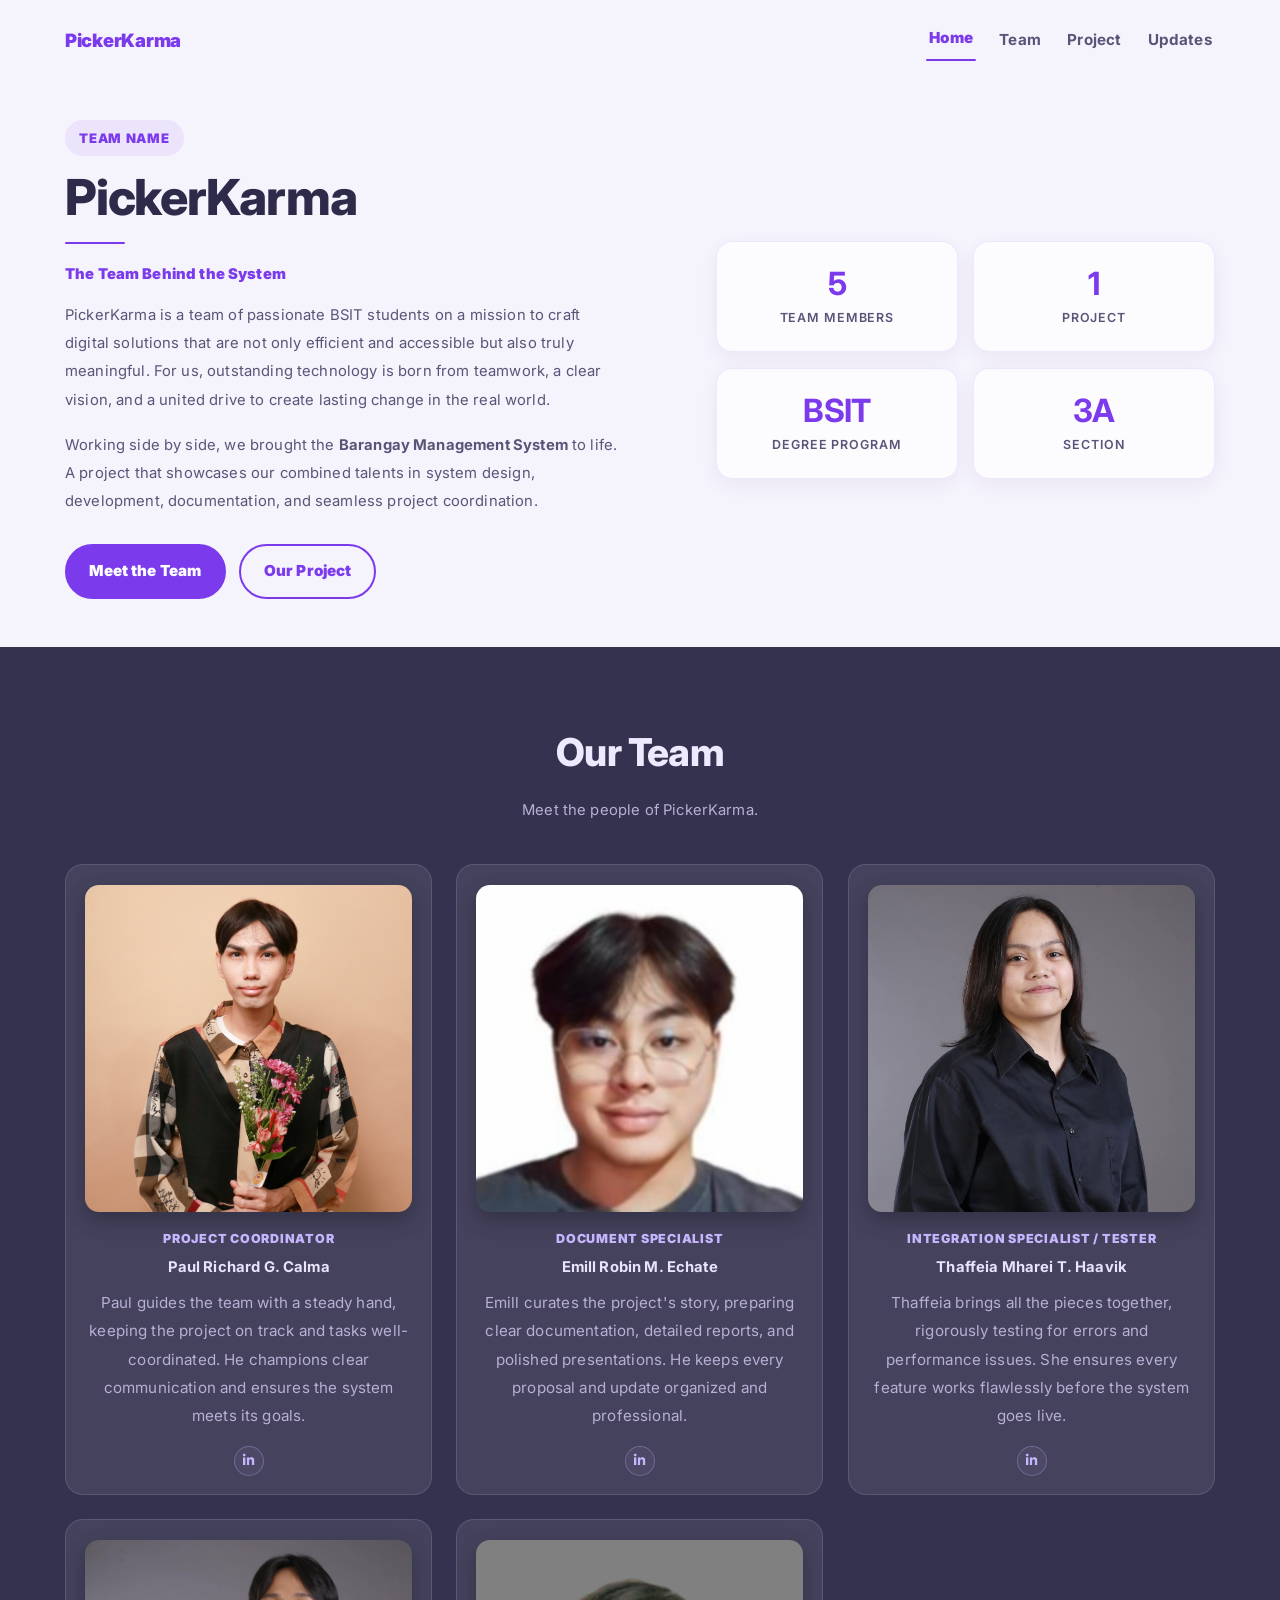
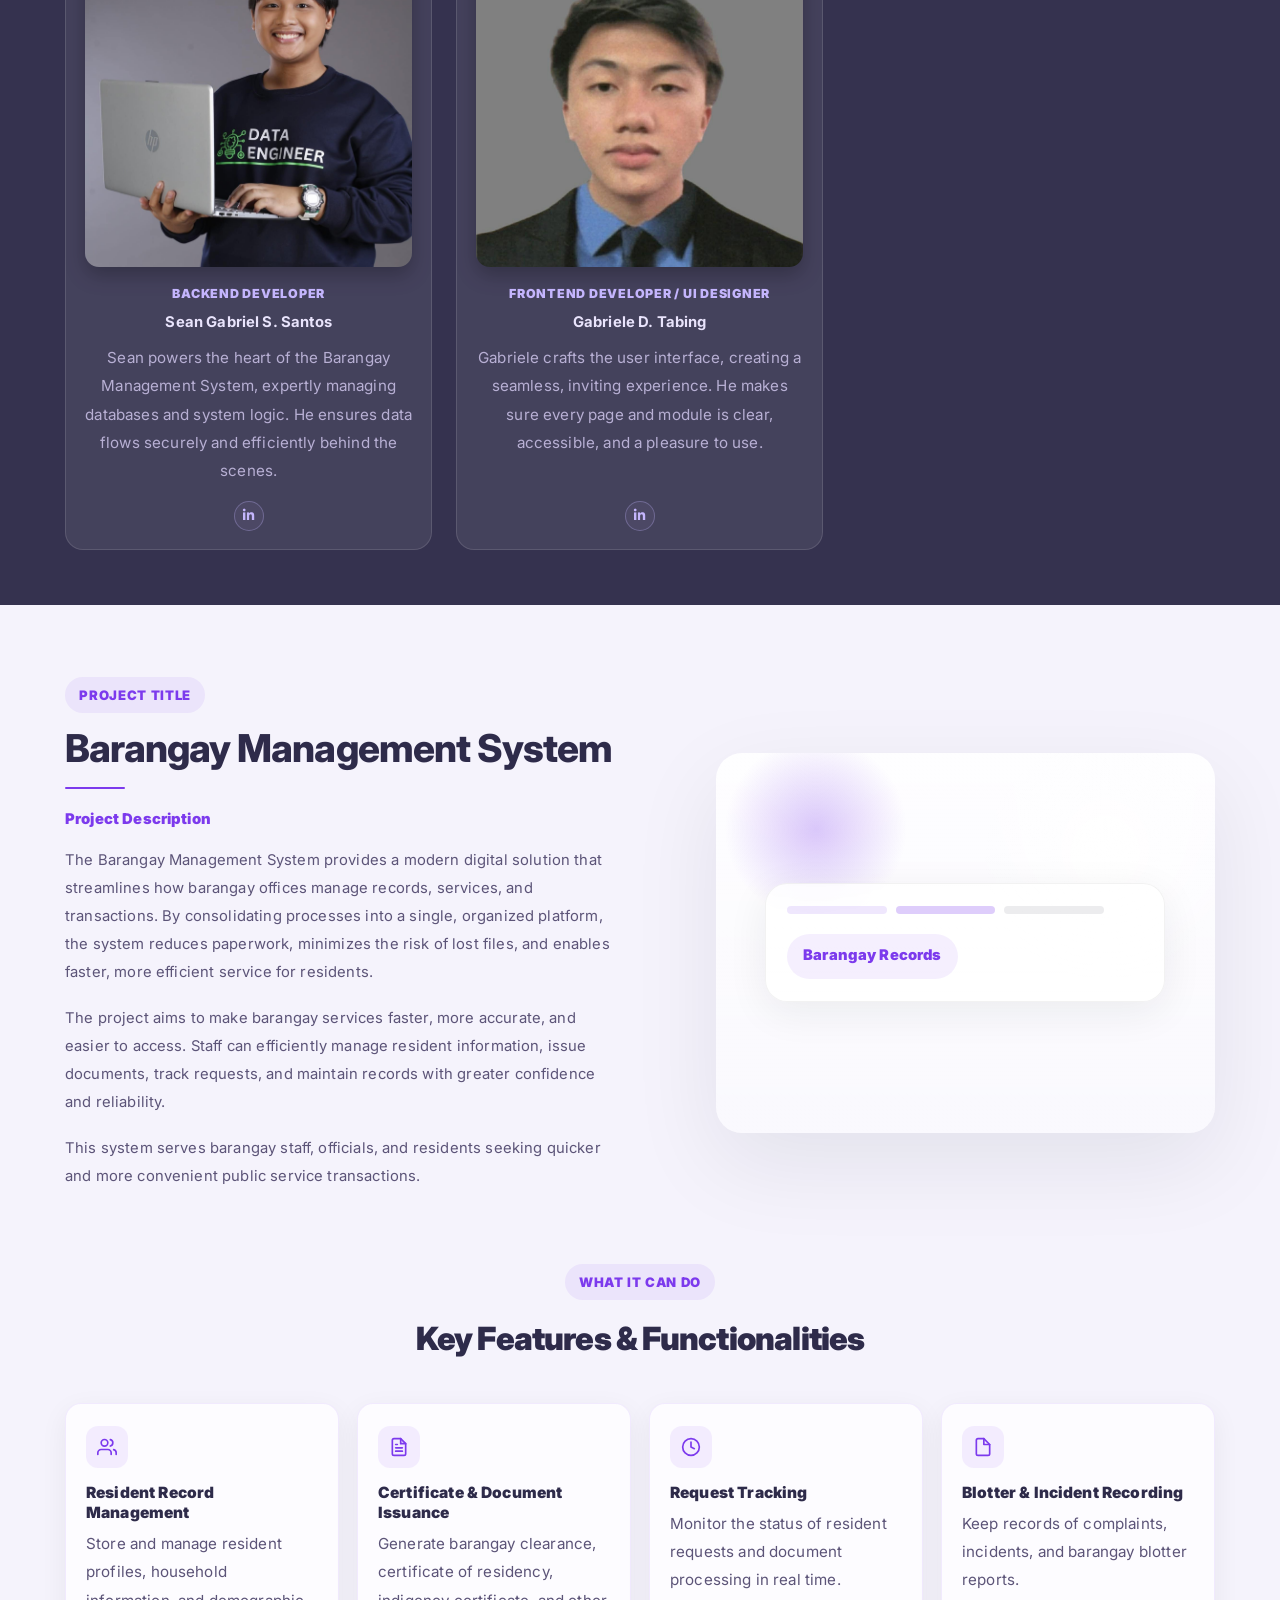
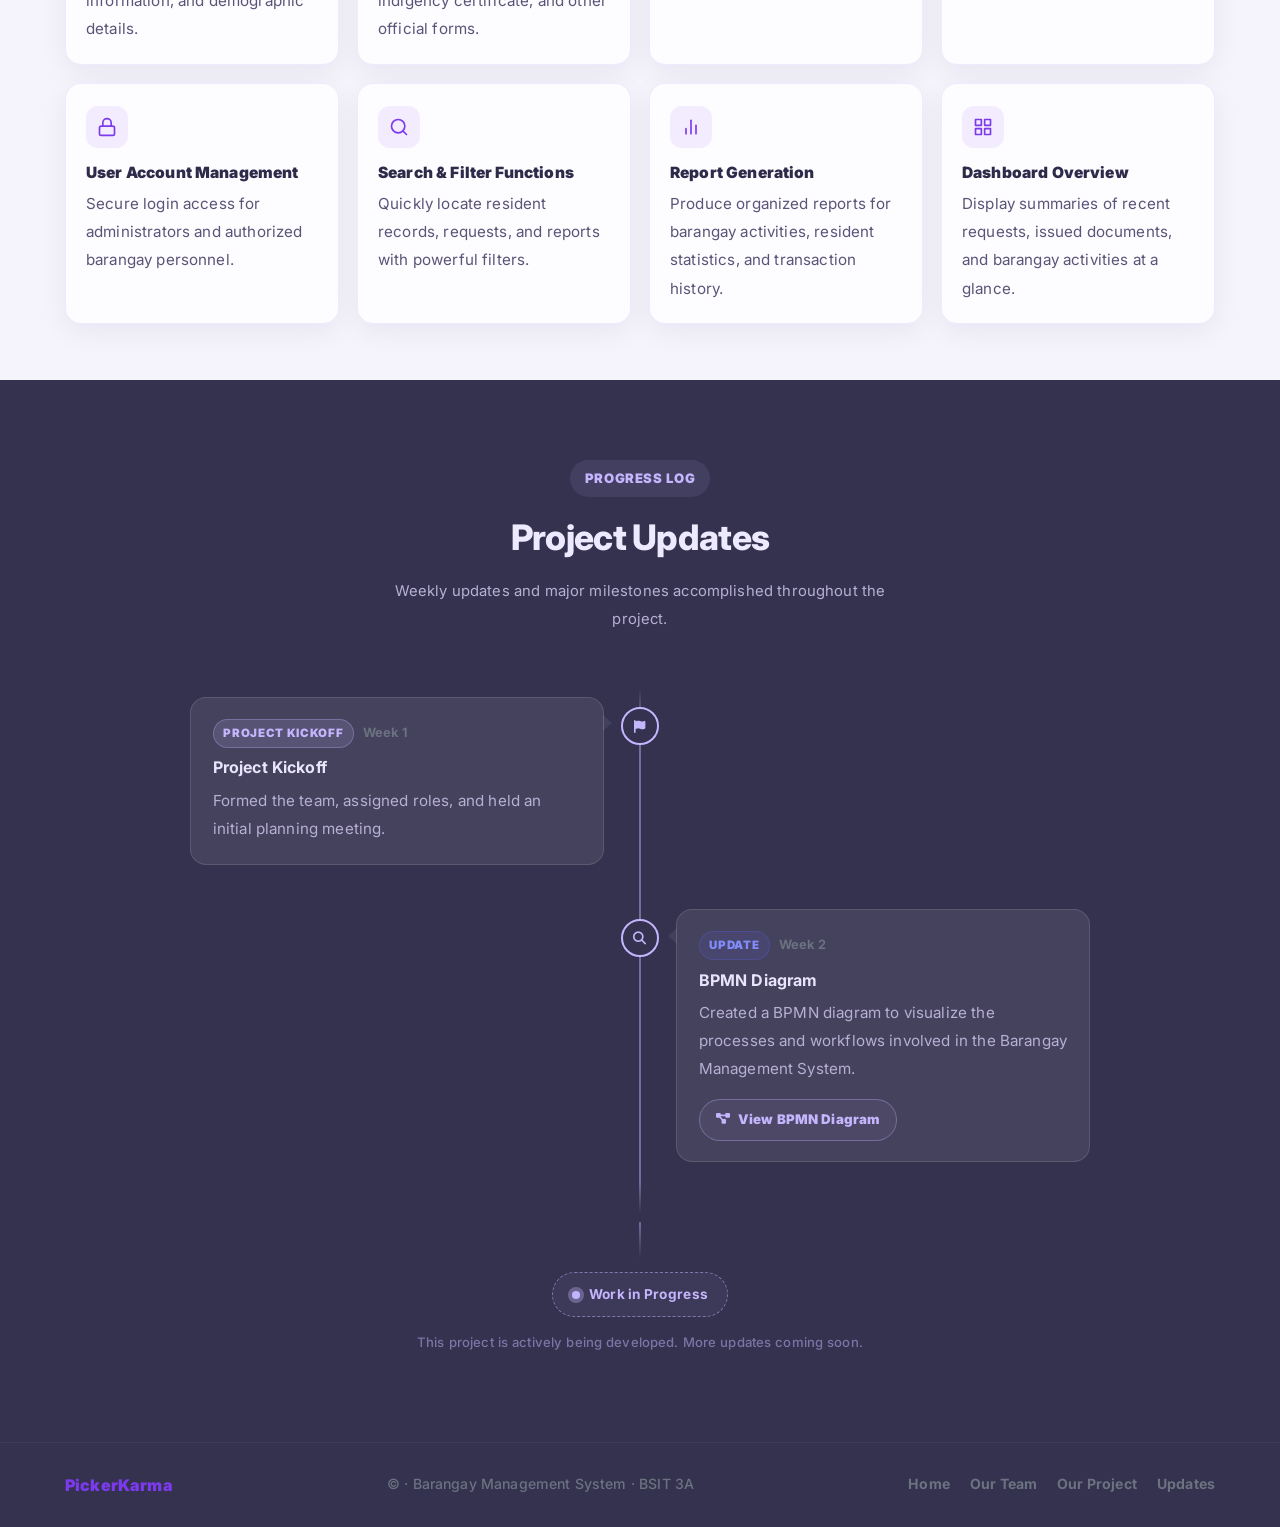
==== commit 5698bd3b: "Update index.html" ====
--- a/index.html
+++ b/index.html
@@ -140,7 +140,7 @@
                     <div class="team-meta">
                         <div class="team-role">FRONTEND DEVELOPER / UI DESIGNER</div>
                         <h3 class="team-name">Gabriele D. Tabing</h3>
-                        <p class="team-desc">Gabriele crafts the user interface, creating a seamless, inviting experience. She makes sure every page and module is clear, accessible, and a pleasure to use.</p>
+                        <p class="team-desc">Gabriele crafts the user interface, creating a seamless, inviting experience. He makes sure every page and module is clear, accessible, and a pleasure to use.</p>
                     </div>
                     <div class="team-social" aria-label="LinkedIn link">
                         <a href="https://www.linkedin.com/in/gabriele-tabing-5a991a358/" class="social-link" aria-label="LinkedIn">
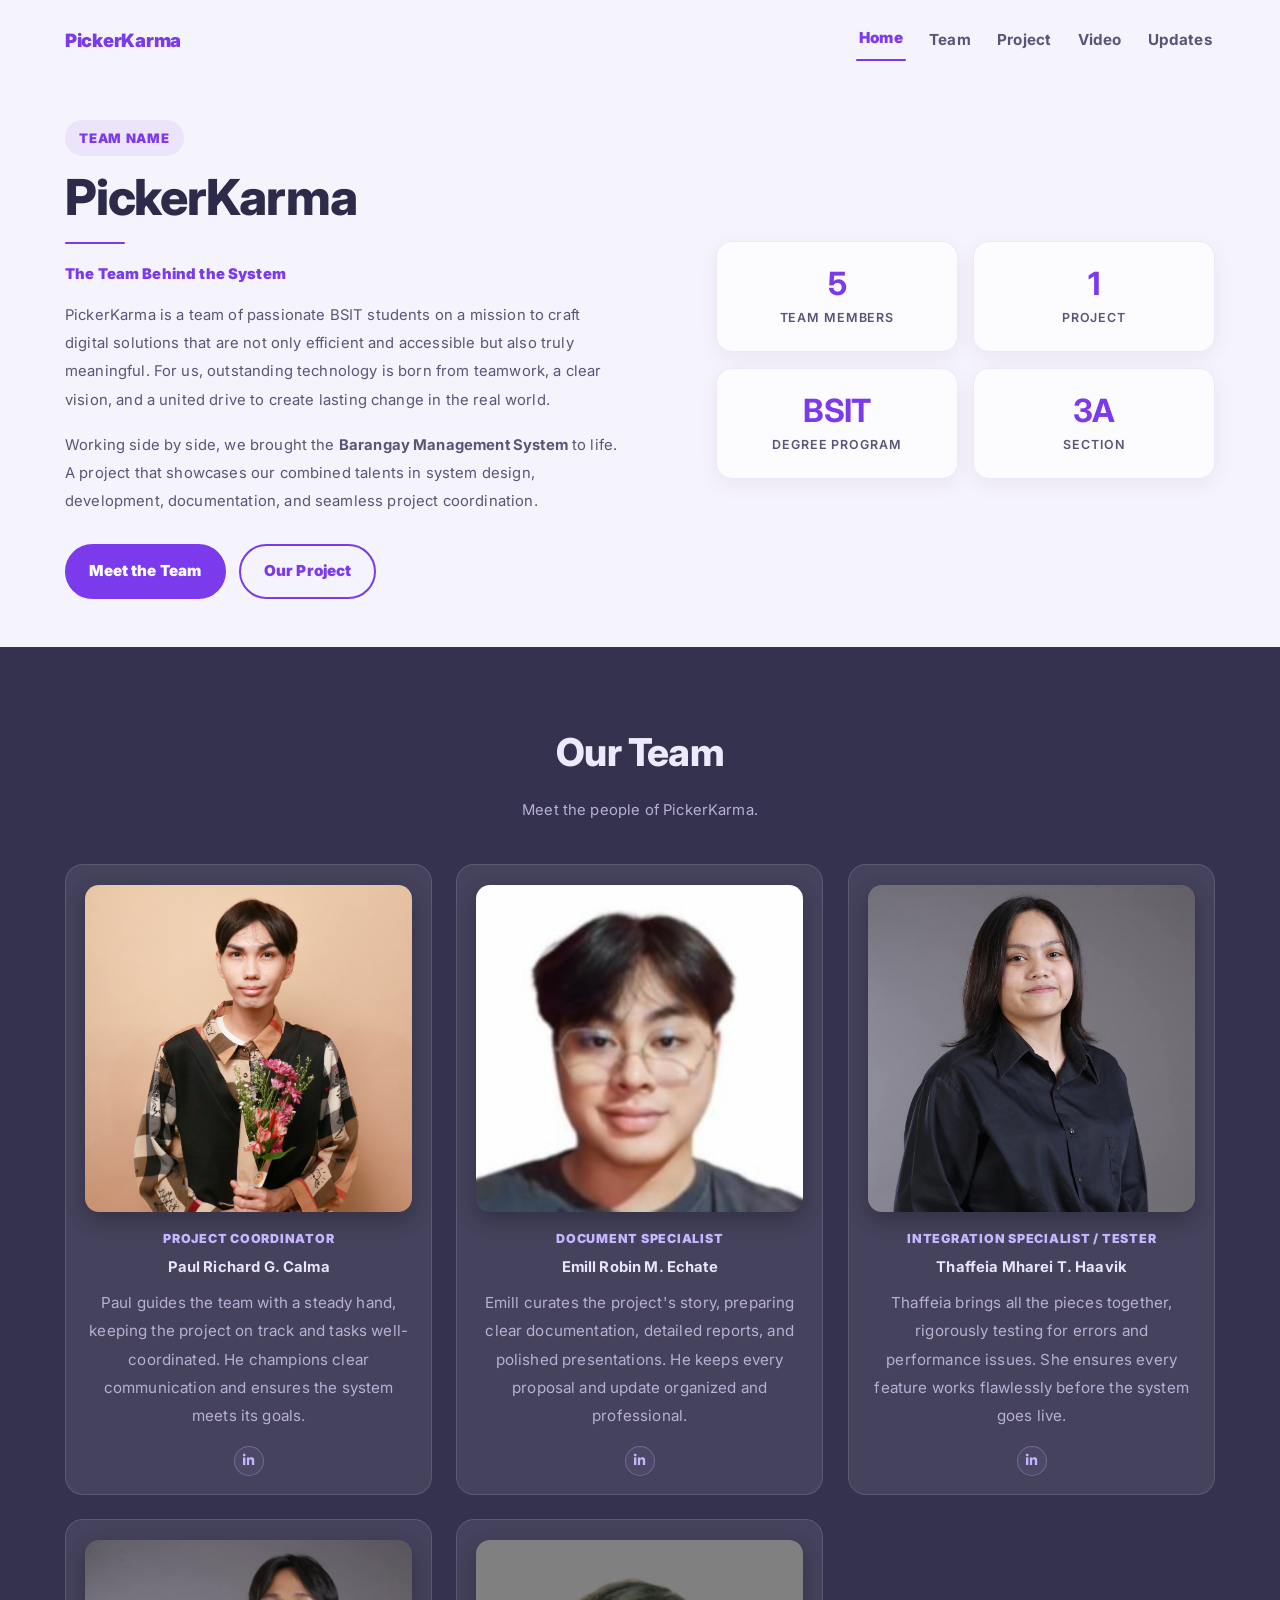
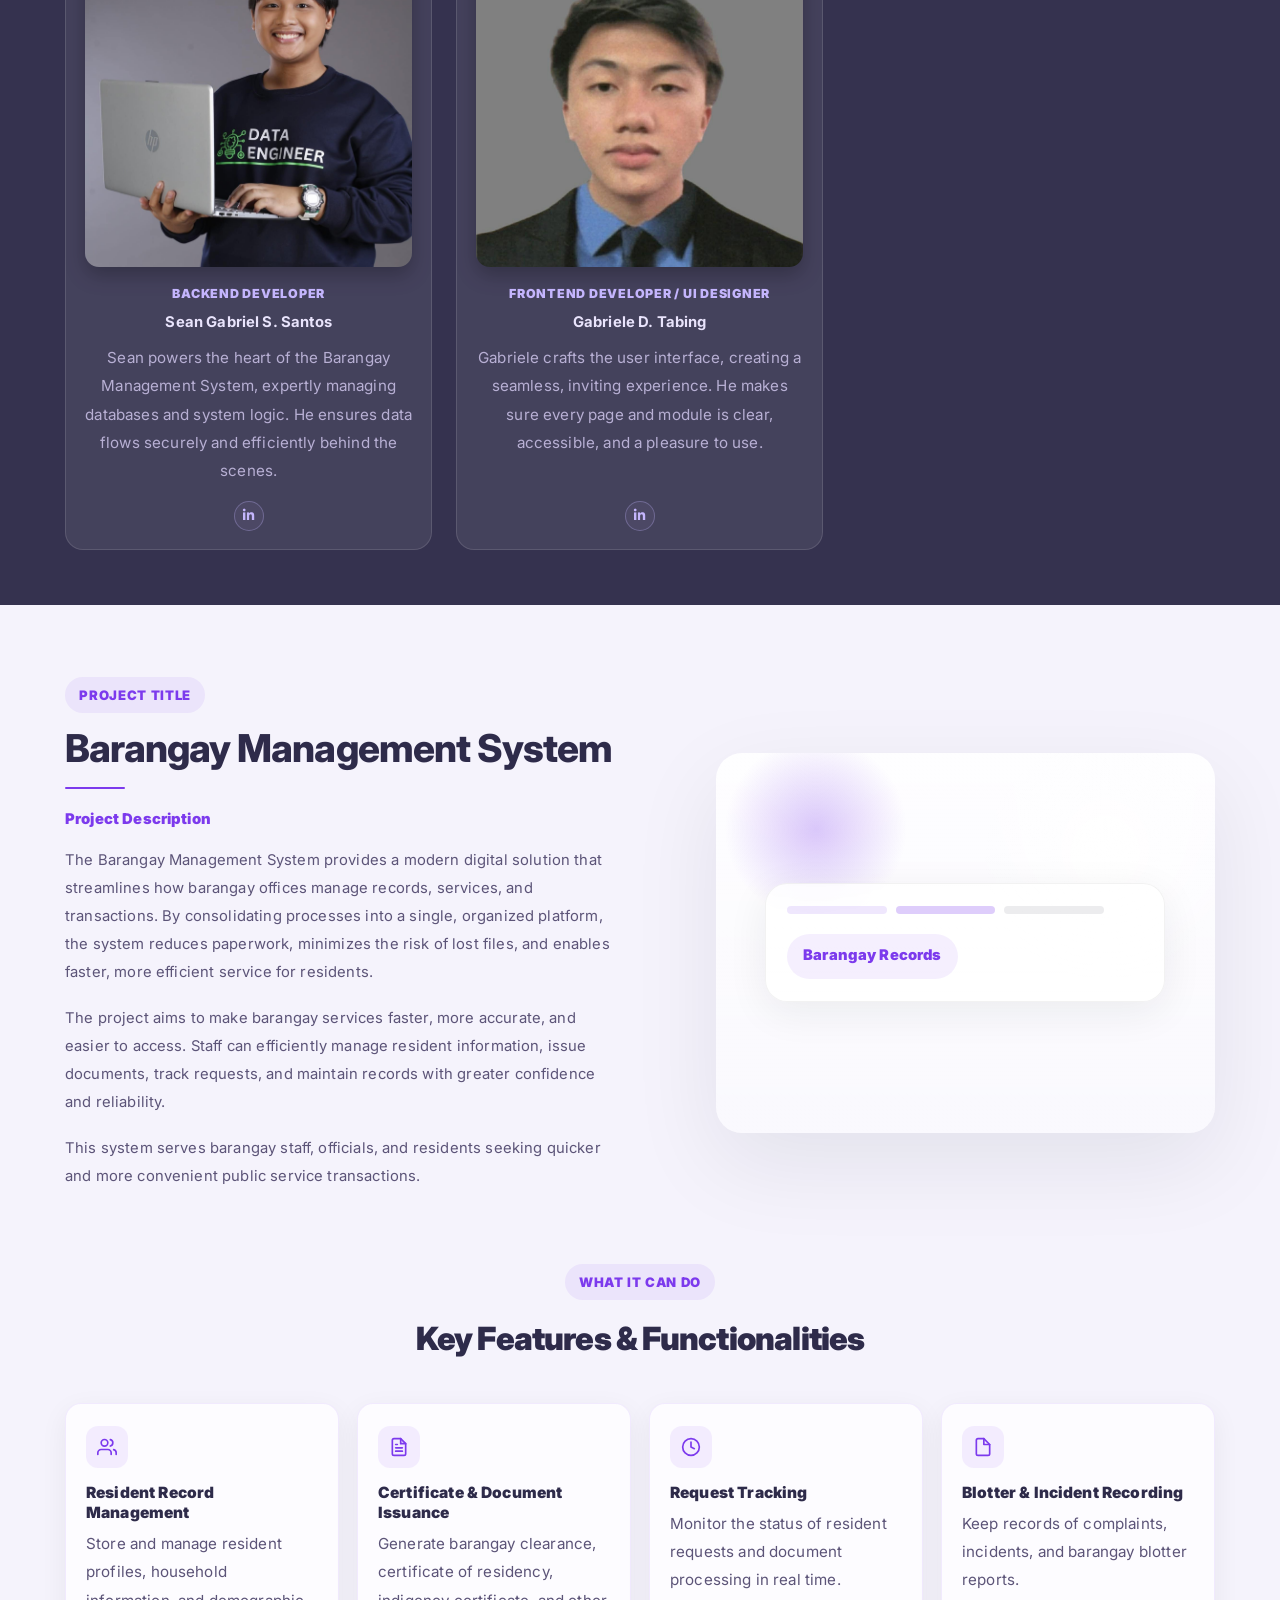
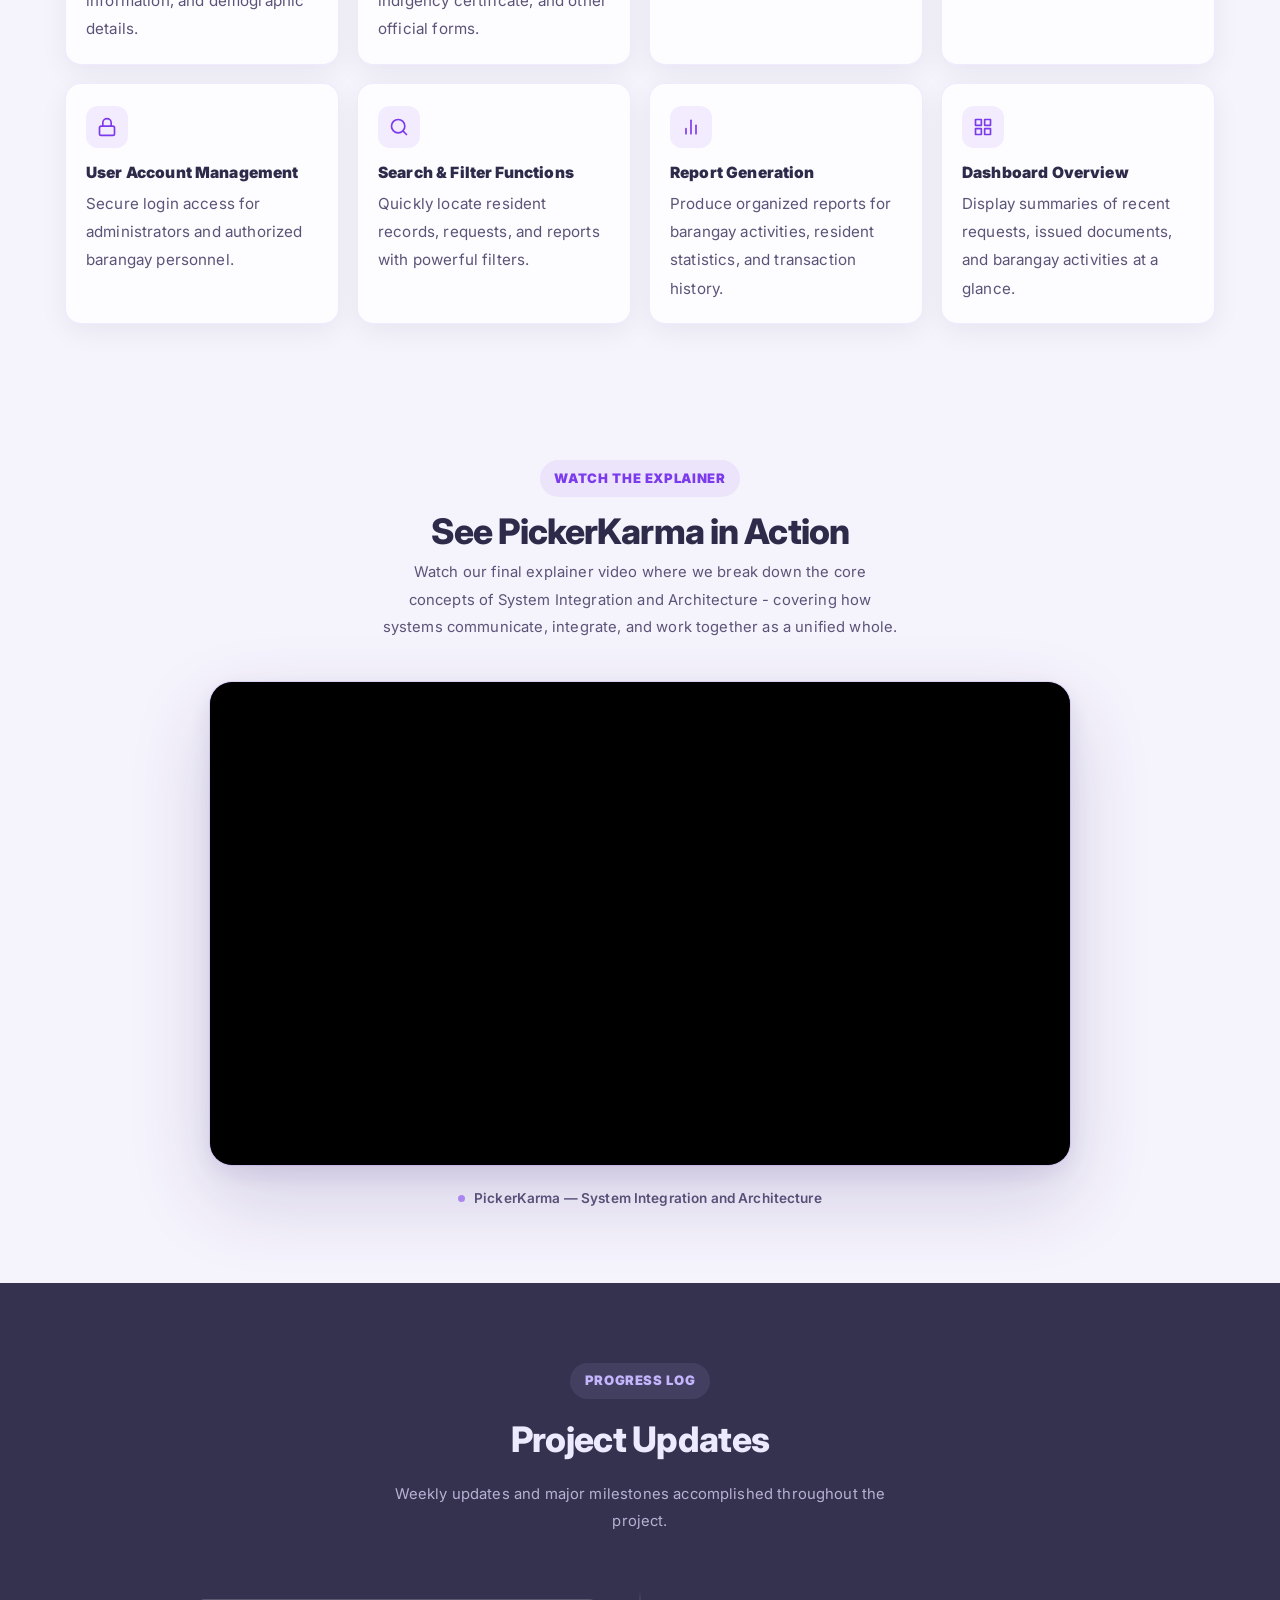
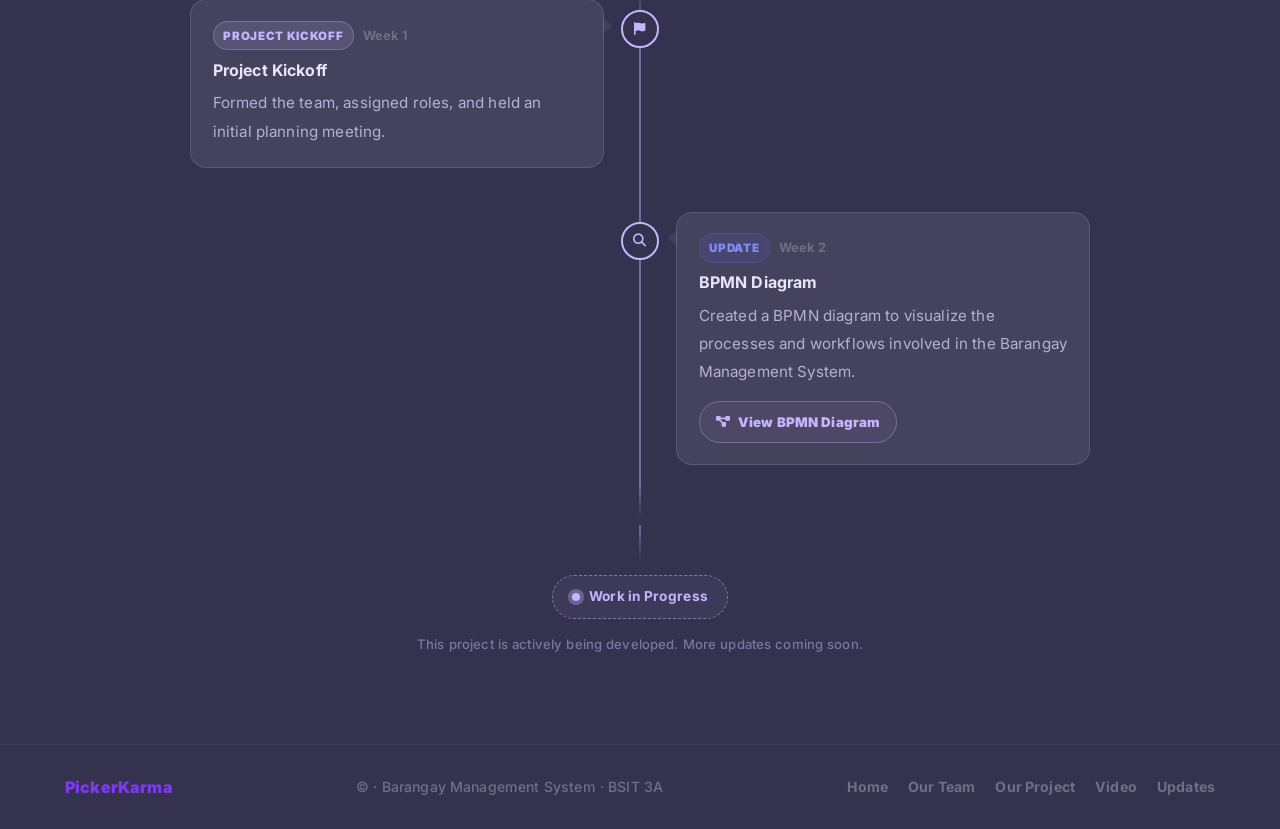
==== commit 0301510a: "Added Video Explainer" ====
--- a/index.html
+++ b/index.html
@@ -1,5 +1,6 @@
 <!DOCTYPE html>
 <html lang="en">
+
 <head>
     <meta charset="UTF-8">
     <meta name="viewport" content="width=device-width, initial-scale=1.0">
@@ -8,325 +9,428 @@
     <link rel="preconnect" href="https://fonts.gstatic.com" crossorigin>
     <link href="https://fonts.googleapis.com/css2?family=Inter:wght@400;500;600;700;800&display=swap" rel="stylesheet">
     <link rel="stylesheet" href="style.css">
-    <link rel="stylesheet" href="https://cdnjs.cloudflare.com/ajax/libs/font-awesome/6.5.2/css/all.min.css" crossorigin="anonymous" referrerpolicy="no-referrer">
+    <link rel="stylesheet" href="https://cdnjs.cloudflare.com/ajax/libs/font-awesome/6.5.2/css/all.min.css"
+        crossorigin="anonymous" referrerpolicy="no-referrer">
 </head>
+
 <body>
 
-<header class="site-header">
-    <div class="container header-inner">
-        <a class="brand" href="#home">PickerKarma</a>
-        <nav class="nav" aria-label="Main navigation">
-            <a class="nav-link" href="#home">Home</a>
-            <a class="nav-link" href="#team">Team</a>
-            <a class="nav-link" href="#project">Project</a>
-            <a class="nav-link" href="#updates">Updates</a>
-        </nav>
-    </div>
-</header>
-
-<main>
-
-    <!-- PickerKarma intro -->
-    <section id="home" class="hero">
-        <div class="container hero-layout">
-            <div class="hero-text-col">
-                <div class="hero-badge">Team Name</div>
-                <h1 class="hero-title">PickerKarma</h1>
-
-                <div class="hero-divider" aria-hidden="true"></div>
-
-                <div class="hero-lead">The Team Behind the System</div>
-                <p class="hero-text">
-                PickerKarma is a team of passionate BSIT students on a mission to craft digital solutions that are not only efficient and accessible but also truly meaningful. For us, outstanding technology is born from teamwork, a clear vision, and a united drive to create lasting change in the real world.
+    <header class="site-header">
+        <div class="container header-inner">
+            <a class="brand" href="#home">PickerKarma</a>
+            <nav class="nav" aria-label="Main navigation">
+                <a class="nav-link" href="#home">Home</a>
+                <a class="nav-link" href="#team">Team</a>
+                <a class="nav-link" href="#project">Project</a>
+                <a class="nav-link" href="#video">Video</a>
+                <a class="nav-link" href="#updates">Updates</a>
+            </nav>
+        </div>
+    </header>
+
+    <main>
+
+        <!-- PickerKarma intro -->
+        <section id="home" class="hero">
+            <div class="container hero-layout">
+                <div class="hero-text-col">
+                    <div class="hero-badge">Team Name</div>
+                    <h1 class="hero-title">PickerKarma</h1>
+
+                    <div class="hero-divider" aria-hidden="true"></div>
+
+                    <div class="hero-lead">The Team Behind the System</div>
+                    <p class="hero-text">
+                        PickerKarma is a team of passionate BSIT students on a mission to craft digital solutions that
+                        are not only efficient and accessible but also truly meaningful. For us, outstanding technology
+                        is born from teamwork, a clear vision, and a united drive to create lasting change in the real
+                        world.
+                    </p>
+                    <p class="hero-text">
+                        Working side by side, we brought the <strong>Barangay Management System</strong> to life. A
+                        project that showcases our combined talents in system design, development, documentation, and
+                        seamless project coordination.
+                    </p>
+
+                    <div class="hero-actions">
+                        <a class="btn btn-primary" href="#team">Meet the Team</a>
+                        <a class="btn btn-ghost" href="#project">Our Project</a>
+                    </div>
+                </div>
+
+                <div class="hero-stats-col">
+                    <div class="hero-stat-card">
+                        <div class="hero-stat-num">5</div>
+                        <div class="hero-stat-label">Team Members</div>
+                    </div>
+                    <div class="hero-stat-card">
+                        <div class="hero-stat-num">1</div>
+                        <div class="hero-stat-label">Project</div>
+                    </div>
+                    <div class="hero-stat-card">
+                        <div class="hero-stat-num">BSIT</div>
+                        <div class="hero-stat-label">Degree Program</div>
+                    </div>
+                    <div class="hero-stat-card">
+                        <div class="hero-stat-num">3A</div>
+                        <div class="hero-stat-label">Section</div>
+                    </div>
+                </div>
+            </div>
+        </section>
+
+        <!-- ② OUR TEAM — Member Cards -->
+        <section id="team" class="team-block anchor">
+            <div class="container team-block-inner">
+                <h2 class="team-title">Our Team</h2>
+                <p class="team-subtitle">
+                    Meet the people of PickerKarma.
                 </p>
-                <p class="hero-text">
-                Working side by side, we brought the <strong>Barangay Management System</strong> to life. A project that showcases our combined talents in system design, development, documentation, and seamless project coordination.
+
+                <div class="team-grid">
+                    <article class="team-card">
+                        <img class="team-photo" src="assets\IMG_2809.jpg" alt="Paul Richard G. Calma">
+                        <div class="team-meta">
+                            <div class="team-role">PROJECT COORDINATOR</div>
+                            <h3 class="team-name">Paul Richard G. Calma</h3>
+                            <p class="team-desc">Paul guides the team with a steady hand, keeping the project on track
+                                and tasks well-coordinated. He champions clear communication and ensures the system
+                                meets its goals.</p>
+                        </div>
+                        <div class="team-social" aria-label="LinkedIn link">
+                            <a href="https://www.linkedin.com/in/paul-richard-calma-106516280/" class="social-link"
+                                aria-label="LinkedIn">
+                                <i class="fa-brands fa-linkedin-in" aria-hidden="true"></i>
+                            </a>
+                        </div>
+                    </article>
+
+                    <article class="team-card">
+                        <img class="team-photo" src="assets\848d51dc-2d52-466f-a133-e1cafc0bf929.jpg"
+                            alt="Emill Robin M. Echate">
+                        <div class="team-meta">
+                            <div class="team-role">DOCUMENT SPECIALIST</div>
+                            <h3 class="team-name">Emill Robin M. Echate</h3>
+                            <p class="team-desc">Emill curates the project's story, preparing clear documentation,
+                                detailed reports, and polished presentations. He keeps every proposal and update
+                                organized and professional.</p>
+                        </div>
+                        <div class="team-social" aria-label="LinkedIn link">
+                            <a href="https://www.linkedin.com/in/emill-robin-echate-a966a9378" class="social-link"
+                                aria-label="LinkedIn">
+                                <i class="fa-brands fa-linkedin-in" aria-hidden="true"></i>
+                            </a>
+                        </div>
+                    </article>
+
+                    <article class="team-card">
+                        <img class="team-photo" src="assets\1771914743929.jpg" alt="Thaffeia Mharei T. Haavik">
+                        <div class="team-meta">
+                            <div class="team-role">INTEGRATION SPECIALIST / TESTER</div>
+                            <h3 class="team-name">Thaffeia Mharei T. Haavik</h3>
+                            <p class="team-desc">Thaffeia brings all the pieces together, rigorously testing for errors
+                                and performance issues. She ensures every feature works flawlessly before the system
+                                goes live.</p>
+                        </div>
+                        <div class="team-social" aria-label="LinkedIn link">
+                            <a href="https://www.linkedin.com/in/thaffeia-mharei-haavik-644126378/" class="social-link"
+                                aria-label="LinkedIn">
+                                <i class="fa-brands fa-linkedin-in" aria-hidden="true"></i>
+                            </a>
+                        </div>
+                    </article>
+
+                    <article class="team-card">
+                        <img class="team-photo" src="assets\9a53b880-c4ac-4d8d-8922-d111a23d53e0.jpg"
+                            alt="Sean Gabriel S. Santos">
+                        <div class="team-meta">
+                            <div class="team-role">BACKEND DEVELOPER</div>
+                            <h3 class="team-name">Sean Gabriel S. Santos</h3>
+                            <p class="team-desc">Sean powers the heart of the Barangay Management System, expertly
+                                managing databases and system logic. He ensures data flows securely and efficiently
+                                behind the scenes.</p>
+                        </div>
+                        <div class="team-social" aria-label="LinkedIn link">
+                            <a href="https://www.linkedin.com/in/sean-gabriel-santos-039b31377/" class="social-link"
+                                aria-label="LinkedIn">
+                                <i class="fa-brands fa-linkedin-in" aria-hidden="true"></i>
+                            </a>
+                        </div>
+                    </article>
+
+                    <article class="team-card">
+                        <img class="team-photo" src="assets\6cbefebb-29b0-4d14-a550-cc763c98fbdc.jpg"
+                            alt="Gabriele D. Tabing">
+                        <div class="team-meta">
+                            <div class="team-role">FRONTEND DEVELOPER / UI DESIGNER</div>
+                            <h3 class="team-name">Gabriele D. Tabing</h3>
+                            <p class="team-desc">Gabriele crafts the user interface, creating a seamless, inviting
+                                experience. He makes sure every page and module is clear, accessible, and a pleasure to
+                                use.</p>
+                        </div>
+                        <div class="team-social" aria-label="LinkedIn link">
+                            <a href="https://www.linkedin.com/in/gabriele-tabing-5a991a358/" class="social-link"
+                                aria-label="LinkedIn">
+                                <i class="fa-brands fa-linkedin-in" aria-hidden="true"></i>
+                            </a>
+                        </div>
+                    </article>
+                </div>
+            </div>
+        </section>
+
+        <!-- OUR PROJECT — Barangay Management System -->
+        <section id="project" class="project-block anchor">
+            <div class="container project-layout">
+                <div class="project-text-col">
+                    <div class="project-eyebrow">Project Title</div>
+                    <h2 class="project-title">Barangay Management System</h2>
+
+                    <div class="project-divider" aria-hidden="true"></div>
+
+                    <div class="project-lead">Project Description</div>
+                    <p class="project-text">
+                        The Barangay Management System provides a modern digital solution that streamlines how barangay
+                        offices manage records, services, and transactions. By consolidating processes into a single,
+                        organized platform, the system reduces paperwork, minimizes the risk of lost files, and enables
+                        faster, more efficient service for residents.
+                    </p>
+                    <p class="project-text">
+                        The project aims to make barangay services faster, more accurate, and easier to access. Staff
+                        can efficiently manage resident information, issue documents, track requests, and maintain
+                        records with greater confidence and reliability.
+                    </p>
+                    <p class="project-text">
+                        This system serves barangay staff, officials, and residents seeking quicker and more convenient
+                        public service transactions.
+                    </p>
+                </div>
+
+                <div class="project-visual" aria-hidden="true">
+                    <div class="project-visual-bg"></div>
+                    <div class="project-visual-card">
+                        <div class="project-visual-lines">
+                            <span></span><span></span><span></span>
+                        </div>
+                        <div class="project-visual-chip">Barangay Records</div>
+                    </div>
+                </div>
+            </div>
+
+            <!-- KEY FEATURES -->
+            <div class="container features-wrap">
+                <div class="features-header">
+                    <div class="project-eyebrow">What It Can Do</div>
+                    <h3 class="features-title">Key Features &amp; Functionalities</h3>
+                </div>
+
+                <div class="features-grid">
+                    <div class="feature-card">
+                        <div class="feature-icon">
+                            <svg viewBox="0 0 24 24" aria-hidden="true">
+                                <path d="M17 21v-2a4 4 0 0 0-4-4H5a4 4 0 0 0-4 4v2" />
+                                <circle cx="9" cy="7" r="4" />
+                                <path d="M23 21v-2a4 4 0 0 0-3-3.87" />
+                                <path d="M16 3.13a4 4 0 0 1 0 7.75" />
+                            </svg>
+                        </div>
+                        <h4 class="feature-name">Resident Record Management</h4>
+                        <p class="feature-desc">Store and manage resident profiles, household information, and
+                            demographic details.</p>
+                    </div>
+
+                    <div class="feature-card">
+                        <div class="feature-icon">
+                            <svg viewBox="0 0 24 24" aria-hidden="true">
+                                <path d="M14 2H6a2 2 0 0 0-2 2v16a2 2 0 0 0 2 2h12a2 2 0 0 0 2-2V8z" />
+                                <polyline points="14 2 14 8 20 8" />
+                                <line x1="16" y1="13" x2="8" y2="13" />
+                                <line x1="16" y1="17" x2="8" y2="17" />
+                                <polyline points="10 9 9 9 8 9" />
+                            </svg>
+                        </div>
+                        <h4 class="feature-name">Certificate &amp; Document Issuance</h4>
+                        <p class="feature-desc">Generate barangay clearance, certificate of residency, indigency
+                            certificate, and other official forms.</p>
+                    </div>
+
+                    <div class="feature-card">
+                        <div class="feature-icon">
+                            <svg viewBox="0 0 24 24" aria-hidden="true">
+                                <circle cx="12" cy="12" r="10" />
+                                <polyline points="12 6 12 12 16 14" />
+                            </svg>
+                        </div>
+                        <h4 class="feature-name">Request Tracking</h4>
+                        <p class="feature-desc">Monitor the status of resident requests and document processing in real
+                            time.</p>
+                    </div>
+
+                    <div class="feature-card">
+                        <div class="feature-icon">
+                            <svg viewBox="0 0 24 24" aria-hidden="true">
+                                <path d="M13 2H6a2 2 0 0 0-2 2v16a2 2 0 0 0 2 2h12a2 2 0 0 0 2-2V9z" />
+                                <polyline points="13 2 13 9 20 9" />
+                            </svg>
+                        </div>
+                        <h4 class="feature-name">Blotter &amp; Incident Recording</h4>
+                        <p class="feature-desc">Keep records of complaints, incidents, and barangay blotter reports.</p>
+                    </div>
+
+                    <div class="feature-card">
+                        <div class="feature-icon">
+                            <svg viewBox="0 0 24 24" aria-hidden="true">
+                                <rect x="3" y="11" width="18" height="11" rx="2" ry="2" />
+                                <path d="M7 11V7a5 5 0 0 1 10 0v4" />
+                            </svg>
+                        </div>
+                        <h4 class="feature-name">User Account Management</h4>
+                        <p class="feature-desc">Secure login access for administrators and authorized barangay
+                            personnel.</p>
+                    </div>
+
+                    <div class="feature-card">
+                        <div class="feature-icon">
+                            <svg viewBox="0 0 24 24" aria-hidden="true">
+                                <circle cx="11" cy="11" r="8" />
+                                <line x1="21" y1="21" x2="16.65" y2="16.65" />
+                            </svg>
+                        </div>
+                        <h4 class="feature-name">Search &amp; Filter Functions</h4>
+                        <p class="feature-desc">Quickly locate resident records, requests, and reports with powerful
+                            filters.</p>
+                    </div>
+
+                    <div class="feature-card">
+                        <div class="feature-icon">
+                            <svg viewBox="0 0 24 24" aria-hidden="true">
+                                <line x1="18" y1="20" x2="18" y2="10" />
+                                <line x1="12" y1="20" x2="12" y2="4" />
+                                <line x1="6" y1="20" x2="6" y2="14" />
+                            </svg>
+                        </div>
+                        <h4 class="feature-name">Report Generation</h4>
+                        <p class="feature-desc">Produce organized reports for barangay activities, resident statistics,
+                            and transaction history.</p>
+                    </div>
+
+                    <div class="feature-card">
+                        <div class="feature-icon">
+                            <svg viewBox="0 0 24 24" aria-hidden="true">
+                                <rect x="3" y="3" width="7" height="7" />
+                                <rect x="14" y="3" width="7" height="7" />
+                                <rect x="14" y="14" width="7" height="7" />
+                                <rect x="3" y="14" width="7" height="7" />
+                            </svg>
+                        </div>
+                        <h4 class="feature-name">Dashboard Overview</h4>
+                        <p class="feature-desc">Display summaries of recent requests, issued documents, and barangay
+                            activities at a glance.</p>
+                    </div>
+                </div>
+            </div>
+        </section>
+
+        <!-- EXPLAINER VIDEO -->
+        <section id="video" class="video-block anchor">
+            <div class="container video-block-inner">
+                <div class="video-eyebrow">Watch the Explainer</div>
+                <h2 class="video-title">See PickerKarma in Action</h2>
+                <p class="video-subtitle">
+                    Watch our final explainer video where we break down the core concepts of System Integration and
+                    Architecture
+                    - covering how systems communicate, integrate, and work together as a unified whole.
                 </p>
 
-                <div class="hero-actions">
-                    <a class="btn btn-primary" href="#team">Meet the Team</a>
-                    <a class="btn btn-ghost" href="#project">Our Project</a>
-                </div>
-            </div>
-
-            <div class="hero-stats-col">
-                <div class="hero-stat-card">
-                    <div class="hero-stat-num">5</div>
-                    <div class="hero-stat-label">Team Members</div>
-                </div>
-                <div class="hero-stat-card">
-                    <div class="hero-stat-num">1</div>
-                    <div class="hero-stat-label">Project</div>
-                </div>
-                <div class="hero-stat-card">
-                    <div class="hero-stat-num">BSIT</div>
-                    <div class="hero-stat-label">Degree Program</div>
-                </div>
-                <div class="hero-stat-card">
-                    <div class="hero-stat-num">3A</div>
-                    <div class="hero-stat-label">Section</div>
-                </div>
-            </div>
+                <div class="video-wrapper" id="videoWrapper">
+                    <iframe class="video-player" src="https://www.youtube.com/embed/aYRytyuGjwA?rel=0&modestbranding=1"
+                        title="PickerKarma — System Integration and Architecture Final Explainer Video"
+                        allow="accelerometer; autoplay; clipboard-write; encrypted-media; gyroscope; picture-in-picture; web-share"
+                        allowfullscreen></iframe>
+                </div>
+
+                <div class="video-caption">
+                    <span class="video-caption-dot" aria-hidden="true"></span>
+                    PickerKarma &mdash; System Integration and Architecture
+                </div>
+            </div>
+        </section>
+
+        <!-- PROJECT UPDATES TIMELINE -->
+        <section id="updates" class="updates-block anchor">
+            <div class="container updates-inner">
+                <div class="updates-header">
+                    <div class="project-eyebrow">Progress Log</div>
+                    <h2 class="updates-title">Project Updates</h2>
+                    <p class="updates-subtitle">Weekly updates and major milestones accomplished throughout the project.
+                    </p>
+                </div>
+
+                <div class="timeline">
+
+                    <div class="tl-item tl-left">
+                        <div class="tl-dot"><i class="fa-solid fa-flag" aria-hidden="true"></i></div>
+                        <div class="tl-card">
+                            <div class="tl-meta">
+                                <span class="tl-badge tl-milestone">Project Kickoff</span>
+                                <span class="tl-date">Week 1</span>
+                            </div>
+                            <h4 class="tl-title">Project Kickoff</h4>
+                            <p class="tl-desc">Formed the team, assigned roles, and held an initial planning meeting.
+                            </p>
+                        </div>
+                    </div>
+
+                    <div class="tl-item tl-right">
+                        <div class="tl-dot"><i class="fa-solid fa-magnifying-glass" aria-hidden="true"></i></div>
+                        <div class="tl-card">
+                            <div class="tl-meta">
+                                <span class="tl-badge tl-update">Update</span>
+                                <span class="tl-date">Week 2</span>
+                            </div>
+                            <h4 class="tl-title">BPMN Diagram</h4>
+                            <p class="tl-desc">Created a BPMN diagram to visualize the processes and workflows involved
+                                in the Barangay Management System.</p>
+                            <a href="#" target="_blank" rel="noopener noreferrer" class="tl-btn">
+                                <i class="fa-solid fa-diagram-project" aria-hidden="true"></i>
+                                View BPMN Diagram
+                            </a>
+                        </div>
+                    </div>
+
+                </div>
+
+                <!-- WORK IN PROGRESS STATE -->
+                <div class="wip-wrap">
+                    <div class="wip-spine-cap" aria-hidden="true"></div>
+                    <div class="wip-badge">
+                        <span class="wip-pulse" aria-hidden="true"></span>
+                        Work in Progress
+                    </div>
+                    <p class="wip-note">This project is actively being developed. More updates coming soon.</p>
+                </div>
+            </div>
+        </section>
+
+    </main>
+
+    <footer class="site-footer">
+        <div class="container footer-inner">
+            <span class="footer-brand">PickerKarma</span>
+            <span class="footer-copy">©
+                <?php echo date('Y'); ?> · Barangay Management System · BSIT 3A
+            </span>
+            <nav class="footer-nav" aria-label="Footer navigation">
+                <a href="#home">Home</a>
+                <a href="#team">Our Team</a>
+                <a href="#project">Our Project</a>
+                <a href="#video">Video</a>
+                <a href="#updates">Updates</a>
+            </nav>
         </div>
-    </section>
-
-    <!-- ② OUR TEAM — Member Cards -->
-    <section id="team" class="team-block anchor">
-        <div class="container team-block-inner">
-            <h2 class="team-title">Our Team</h2>
-            <p class="team-subtitle">
-                Meet the people of PickerKarma.
-            </p>
-
-            <div class="team-grid">
-                <article class="team-card">
-                    <img class="team-photo" src="assets\IMG_2809.jpg" alt="Paul Richard G. Calma">
-                    <div class="team-meta">
-                        <div class="team-role">PROJECT COORDINATOR</div>
-                        <h3 class="team-name">Paul Richard G. Calma</h3>
-                        <p class="team-desc">Paul guides the team with a steady hand, keeping the project on track and tasks well-coordinated. He champions clear communication and ensures the system meets its goals.</p>
-                    </div>
-                    <div class="team-social" aria-label="LinkedIn link">
-                        <a href="https://www.linkedin.com/in/paul-richard-calma-106516280/" class="social-link" aria-label="LinkedIn">
-                            <i class="fa-brands fa-linkedin-in" aria-hidden="true"></i>
-                        </a>
-                    </div>
-                </article>
-
-                <article class="team-card">
-                    <img class="team-photo" src="assets\848d51dc-2d52-466f-a133-e1cafc0bf929.jpg" alt="Emill Robin M. Echate">
-                    <div class="team-meta">
-                        <div class="team-role">DOCUMENT SPECIALIST</div>
-                        <h3 class="team-name">Emill Robin M. Echate</h3>
-                        <p class="team-desc">Emill curates the project's story, preparing clear documentation, detailed reports, and polished presentations. He keeps every proposal and update organized and professional.</p>
-                    </div>
-                    <div class="team-social" aria-label="LinkedIn link">
-                        <a href="https://www.linkedin.com/in/emill-robin-echate-a966a9378" class="social-link" aria-label="LinkedIn">
-                            <i class="fa-brands fa-linkedin-in" aria-hidden="true"></i>
-                        </a>
-                    </div>
-                </article>
-
-                <article class="team-card">
-                    <img class="team-photo" src="assets\1771914743929.jpg" alt="Thaffeia Mharei T. Haavik">
-                    <div class="team-meta">
-                        <div class="team-role">INTEGRATION SPECIALIST / TESTER</div>
-                        <h3 class="team-name">Thaffeia Mharei T. Haavik</h3>
-                        <p class="team-desc">Thaffeia brings all the pieces together, rigorously testing for errors and performance issues. She ensures every feature works flawlessly before the system goes live.</p>
-                    </div>
-                    <div class="team-social" aria-label="LinkedIn link">
-                        <a href="https://www.linkedin.com/in/thaffeia-mharei-haavik-644126378/" class="social-link" aria-label="LinkedIn">
-                            <i class="fa-brands fa-linkedin-in" aria-hidden="true"></i>
-                        </a>
-                    </div>
-                </article>
-
-                <article class="team-card">
-                    <img class="team-photo" src="assets\9a53b880-c4ac-4d8d-8922-d111a23d53e0.jpg" alt="Sean Gabriel S. Santos">
-                    <div class="team-meta">
-                        <div class="team-role">BACKEND DEVELOPER</div>
-                        <h3 class="team-name">Sean Gabriel S. Santos</h3>
-                        <p class="team-desc">Sean powers the heart of the Barangay Management System, expertly managing databases and system logic. He ensures data flows securely and efficiently behind the scenes.</p>
-                    </div>
-                    <div class="team-social" aria-label="LinkedIn link">
-                        <a href="https://www.linkedin.com/in/sean-gabriel-santos-039b31377/" class="social-link" aria-label="LinkedIn">
-                            <i class="fa-brands fa-linkedin-in" aria-hidden="true"></i>
-                        </a>
-                    </div>
-                </article>
-
-                <article class="team-card">
-                    <img class="team-photo" src="assets\6cbefebb-29b0-4d14-a550-cc763c98fbdc.jpg" alt="Gabriele D. Tabing">
-                    <div class="team-meta">
-                        <div class="team-role">FRONTEND DEVELOPER / UI DESIGNER</div>
-                        <h3 class="team-name">Gabriele D. Tabing</h3>
-                        <p class="team-desc">Gabriele crafts the user interface, creating a seamless, inviting experience. He makes sure every page and module is clear, accessible, and a pleasure to use.</p>
-                    </div>
-                    <div class="team-social" aria-label="LinkedIn link">
-                        <a href="https://www.linkedin.com/in/gabriele-tabing-5a991a358/" class="social-link" aria-label="LinkedIn">
-                            <i class="fa-brands fa-linkedin-in" aria-hidden="true"></i>
-                        </a>
-                    </div>
-                </article>
-            </div>
-        </div>
-    </section>
-
-    <!-- OUR PROJECT — Barangay Management System -->
-    <section id="project" class="project-block anchor">
-        <div class="container project-layout">
-            <div class="project-text-col">
-                <div class="project-eyebrow">Project Title</div>
-                <h2 class="project-title">Barangay Management System</h2>
-
-                <div class="project-divider" aria-hidden="true"></div>
-
-                <div class="project-lead">Project Description</div>
-                <p class="project-text">
-                The Barangay Management System provides a modern digital solution that streamlines how barangay offices manage records, services, and transactions. By consolidating processes into a single, organized platform, the system reduces paperwork, minimizes the risk of lost files, and enables faster, more efficient service for residents.
-                </p>
-                <p class="project-text">
-                The project aims to make barangay services faster, more accurate, and easier to access. Staff can efficiently manage resident information, issue documents, track requests, and maintain records with greater confidence and reliability.
-                </p>
-                <p class="project-text">
-                This system serves barangay staff, officials, and residents seeking quicker and more convenient public service transactions.
-                </p>
-            </div>
-
-            <div class="project-visual" aria-hidden="true">
-                <div class="project-visual-bg"></div>
-                <div class="project-visual-card">
-                    <div class="project-visual-lines">
-                        <span></span><span></span><span></span>
-                    </div>
-                    <div class="project-visual-chip">Barangay Records</div>
-                </div>
-            </div>
-        </div>
-
-        <!-- KEY FEATURES -->
-        <div class="container features-wrap">
-            <div class="features-header">
-                <div class="project-eyebrow">What It Can Do</div>
-                <h3 class="features-title">Key Features &amp; Functionalities</h3>
-            </div>
-
-            <div class="features-grid">
-                <div class="feature-card">
-                    <div class="feature-icon">
-                        <svg viewBox="0 0 24 24" aria-hidden="true"><path d="M17 21v-2a4 4 0 0 0-4-4H5a4 4 0 0 0-4 4v2"/><circle cx="9" cy="7" r="4"/><path d="M23 21v-2a4 4 0 0 0-3-3.87"/><path d="M16 3.13a4 4 0 0 1 0 7.75"/></svg>
-                    </div>
-                    <h4 class="feature-name">Resident Record Management</h4>
-                    <p class="feature-desc">Store and manage resident profiles, household information, and demographic details.</p>
-                </div>
-
-                <div class="feature-card">
-                    <div class="feature-icon">
-                        <svg viewBox="0 0 24 24" aria-hidden="true"><path d="M14 2H6a2 2 0 0 0-2 2v16a2 2 0 0 0 2 2h12a2 2 0 0 0 2-2V8z"/><polyline points="14 2 14 8 20 8"/><line x1="16" y1="13" x2="8" y2="13"/><line x1="16" y1="17" x2="8" y2="17"/><polyline points="10 9 9 9 8 9"/></svg>
-                    </div>
-                    <h4 class="feature-name">Certificate &amp; Document Issuance</h4>
-                    <p class="feature-desc">Generate barangay clearance, certificate of residency, indigency certificate, and other official forms.</p>
-                </div>
-
-                <div class="feature-card">
-                    <div class="feature-icon">
-                        <svg viewBox="0 0 24 24" aria-hidden="true"><circle cx="12" cy="12" r="10"/><polyline points="12 6 12 12 16 14"/></svg>
-                    </div>
-                    <h4 class="feature-name">Request Tracking</h4>
-                    <p class="feature-desc">Monitor the status of resident requests and document processing in real time.</p>
-                </div>
-
-                <div class="feature-card">
-                    <div class="feature-icon">
-                        <svg viewBox="0 0 24 24" aria-hidden="true"><path d="M13 2H6a2 2 0 0 0-2 2v16a2 2 0 0 0 2 2h12a2 2 0 0 0 2-2V9z"/><polyline points="13 2 13 9 20 9"/></svg>
-                    </div>
-                    <h4 class="feature-name">Blotter &amp; Incident Recording</h4>
-                    <p class="feature-desc">Keep records of complaints, incidents, and barangay blotter reports.</p>
-                </div>
-
-                <div class="feature-card">
-                    <div class="feature-icon">
-                        <svg viewBox="0 0 24 24" aria-hidden="true"><rect x="3" y="11" width="18" height="11" rx="2" ry="2"/><path d="M7 11V7a5 5 0 0 1 10 0v4"/></svg>
-                    </div>
-                    <h4 class="feature-name">User Account Management</h4>
-                    <p class="feature-desc">Secure login access for administrators and authorized barangay personnel.</p>
-                </div>
-
-                <div class="feature-card">
-                    <div class="feature-icon">
-                        <svg viewBox="0 0 24 24" aria-hidden="true"><circle cx="11" cy="11" r="8"/><line x1="21" y1="21" x2="16.65" y2="16.65"/></svg>
-                    </div>
-                    <h4 class="feature-name">Search &amp; Filter Functions</h4>
-                    <p class="feature-desc">Quickly locate resident records, requests, and reports with powerful filters.</p>
-                </div>
-
-                <div class="feature-card">
-                    <div class="feature-icon">
-                        <svg viewBox="0 0 24 24" aria-hidden="true"><line x1="18" y1="20" x2="18" y2="10"/><line x1="12" y1="20" x2="12" y2="4"/><line x1="6" y1="20" x2="6" y2="14"/></svg>
-                    </div>
-                    <h4 class="feature-name">Report Generation</h4>
-                    <p class="feature-desc">Produce organized reports for barangay activities, resident statistics, and transaction history.</p>
-                </div>
-
-                <div class="feature-card">
-                    <div class="feature-icon">
-                        <svg viewBox="0 0 24 24" aria-hidden="true"><rect x="3" y="3" width="7" height="7"/><rect x="14" y="3" width="7" height="7"/><rect x="14" y="14" width="7" height="7"/><rect x="3" y="14" width="7" height="7"/></svg>
-                    </div>
-                    <h4 class="feature-name">Dashboard Overview</h4>
-                    <p class="feature-desc">Display summaries of recent requests, issued documents, and barangay activities at a glance.</p>
-                </div>
-            </div>
-        </div>
-    </section>
-
-    <!-- PROJECT UPDATES TIMELINE -->
-    <section id="updates" class="updates-block anchor">
-        <div class="container updates-inner">
-            <div class="updates-header">
-                <div class="project-eyebrow">Progress Log</div>
-                <h2 class="updates-title">Project Updates</h2>
-                <p class="updates-subtitle">Weekly updates and major milestones accomplished throughout the project.</p>
-            </div>
-
-            <div class="timeline">
-
-                <div class="tl-item tl-left">
-                    <div class="tl-dot"><i class="fa-solid fa-flag" aria-hidden="true"></i></div>
-                    <div class="tl-card">
-                        <div class="tl-meta">
-                            <span class="tl-badge tl-milestone">Project Kickoff</span>
-                            <span class="tl-date">Week 1</span>
-                        </div>
-                        <h4 class="tl-title">Project Kickoff</h4>
-                        <p class="tl-desc">Formed the team, assigned roles, and held an initial planning meeting.</p>
-                    </div>
-                </div>
-
-                <div class="tl-item tl-right">
-                    <div class="tl-dot"><i class="fa-solid fa-magnifying-glass" aria-hidden="true"></i></div>
-                    <div class="tl-card">
-                        <div class="tl-meta">
-                            <span class="tl-badge tl-update">Update</span>
-                            <span class="tl-date">Week 2</span>
-                        </div>
-                        <h4 class="tl-title">BPMN Diagram</h4>
-                        <p class="tl-desc">Created a BPMN diagram to visualize the processes and workflows involved in the Barangay Management System.</p>
-                        <a href="#" target="_blank" rel="noopener noreferrer" class="tl-btn">
-                            <i class="fa-solid fa-diagram-project" aria-hidden="true"></i>
-                            View BPMN Diagram
-                        </a>
-                    </div>
-                </div>
-
-            </div>
-
-            <!-- WORK IN PROGRESS STATE -->
-            <div class="wip-wrap">
-                <div class="wip-spine-cap" aria-hidden="true"></div>
-                <div class="wip-badge">
-                    <span class="wip-pulse" aria-hidden="true"></span>
-                    Work in Progress
-                </div>
-                <p class="wip-note">This project is actively being developed. More updates coming soon.</p>
-            </div>
-        </div>
-    </section>
-
-</main>
-
-<footer class="site-footer">
-    <div class="container footer-inner">
-        <span class="footer-brand">PickerKarma</span>
-        <span class="footer-copy">© <?php echo date('Y'); ?> · Barangay Management System · BSIT 3A</span>
-        <nav class="footer-nav" aria-label="Footer navigation">
-            <a href="#home">Home</a>
-            <a href="#team">Our Team</a>
-            <a href="#project">Our Project</a>
-            <a href="#updates">Updates</a>
-        </nav>
-    </div>
-</footer>
-
-<script src="script.js" defer></script>
+    </footer>
+
+    <script src="script.js" defer></script>
 </body>
-</html>
+
+</html>
--- a/style.css
+++ b/style.css
@@ -1130,6 +1130,123 @@
   }
 }
 
+/* ─── EXPLAINER VIDEO ────────────────────────── */
+.video-block{
+  padding: 5rem 0 4.5rem;
+  background: var(--bg);
+}
+
+.video-block-inner{
+  text-align: center;
+}
+
+.video-eyebrow{
+  display: inline-flex;
+  align-items: center;
+  padding: 0.42rem 0.9rem;
+  border-radius: 999px;
+  background: rgba(124, 58, 237, 0.08);
+  color: var(--pink);
+  font-weight: 900;
+  letter-spacing: 0.05em;
+  font-size: 0.82rem;
+  text-transform: uppercase;
+  margin-bottom: 0.9rem;
+}
+
+.video-title{
+  margin: 0 0 0.5rem;
+  font-size: 2.2rem;
+  font-weight: 800;
+  letter-spacing: -0.025em;
+  line-height: 1.15;
+  color: var(--text);
+}
+
+.video-subtitle{
+  margin: 0 auto 2.5rem;
+  max-width: 58ch;
+  color: var(--muted);
+  font-size: 0.925rem;
+  line-height: 1.85;
+  font-weight: 400;
+}
+
+/* Wrapper that provides the glow / glass frame */
+.video-wrapper{
+  position: relative;
+  max-width: 860px;
+  margin: 0 auto;
+  border-radius: 22px;
+  overflow: hidden;
+  box-shadow:
+    0 0 0 1px rgba(124, 58, 237, 0.13),
+    0 32px 80px rgba(60, 40, 120, 0.18),
+    0 8px 24px rgba(60, 40, 120, 0.10);
+  background: #1e1b2e;
+  /* Subtle purple glow behind the player */
+  isolation: isolate;
+}
+
+.video-wrapper::before{
+  content: "";
+  position: absolute;
+  inset: -2px;
+  border-radius: 24px;
+  background: linear-gradient(135deg,
+    rgba(124, 58, 237, 0.35) 0%,
+    rgba(99, 102, 241, 0.2) 50%,
+    rgba(124, 58, 237, 0.15) 100%);
+  z-index: -1;
+  opacity: 0.7;
+  filter: blur(1px);
+}
+
+/* The video / iframe player */
+.video-player{
+  display: block;
+  width: 100%;
+  border: none;
+  border-radius: 22px;
+  background: #000;
+  aspect-ratio: 16 / 9;
+  outline: none;
+}
+
+/* Caption strip below the video */
+.video-caption{
+  display: flex;
+  align-items: center;
+  justify-content: center;
+  gap: 0.55rem;
+  margin-top: 1.35rem;
+  font-size: 0.85rem;
+  font-weight: 600;
+  color: var(--muted);
+  letter-spacing: 0.01em;
+}
+
+.video-caption-dot{
+  width: 7px;
+  height: 7px;
+  border-radius: 50%;
+  background: var(--pink);
+  opacity: 0.55;
+  flex-shrink: 0;
+}
+
+/* Entrance animation */
+.video-wrapper{
+  opacity: 0;
+  transform: translateY(24px) scale(0.985);
+  transition: opacity 0.75s ease, transform 0.75s ease;
+}
+
+.video-wrapper.vid-visible{
+  opacity: 1;
+  transform: translateY(0) scale(1);
+}
+
 /* ─── RESPONSIVE ─────────────────────────────── */
 @media (max-width: 980px){
   .hero-layout   { grid-template-columns: 1fr; }
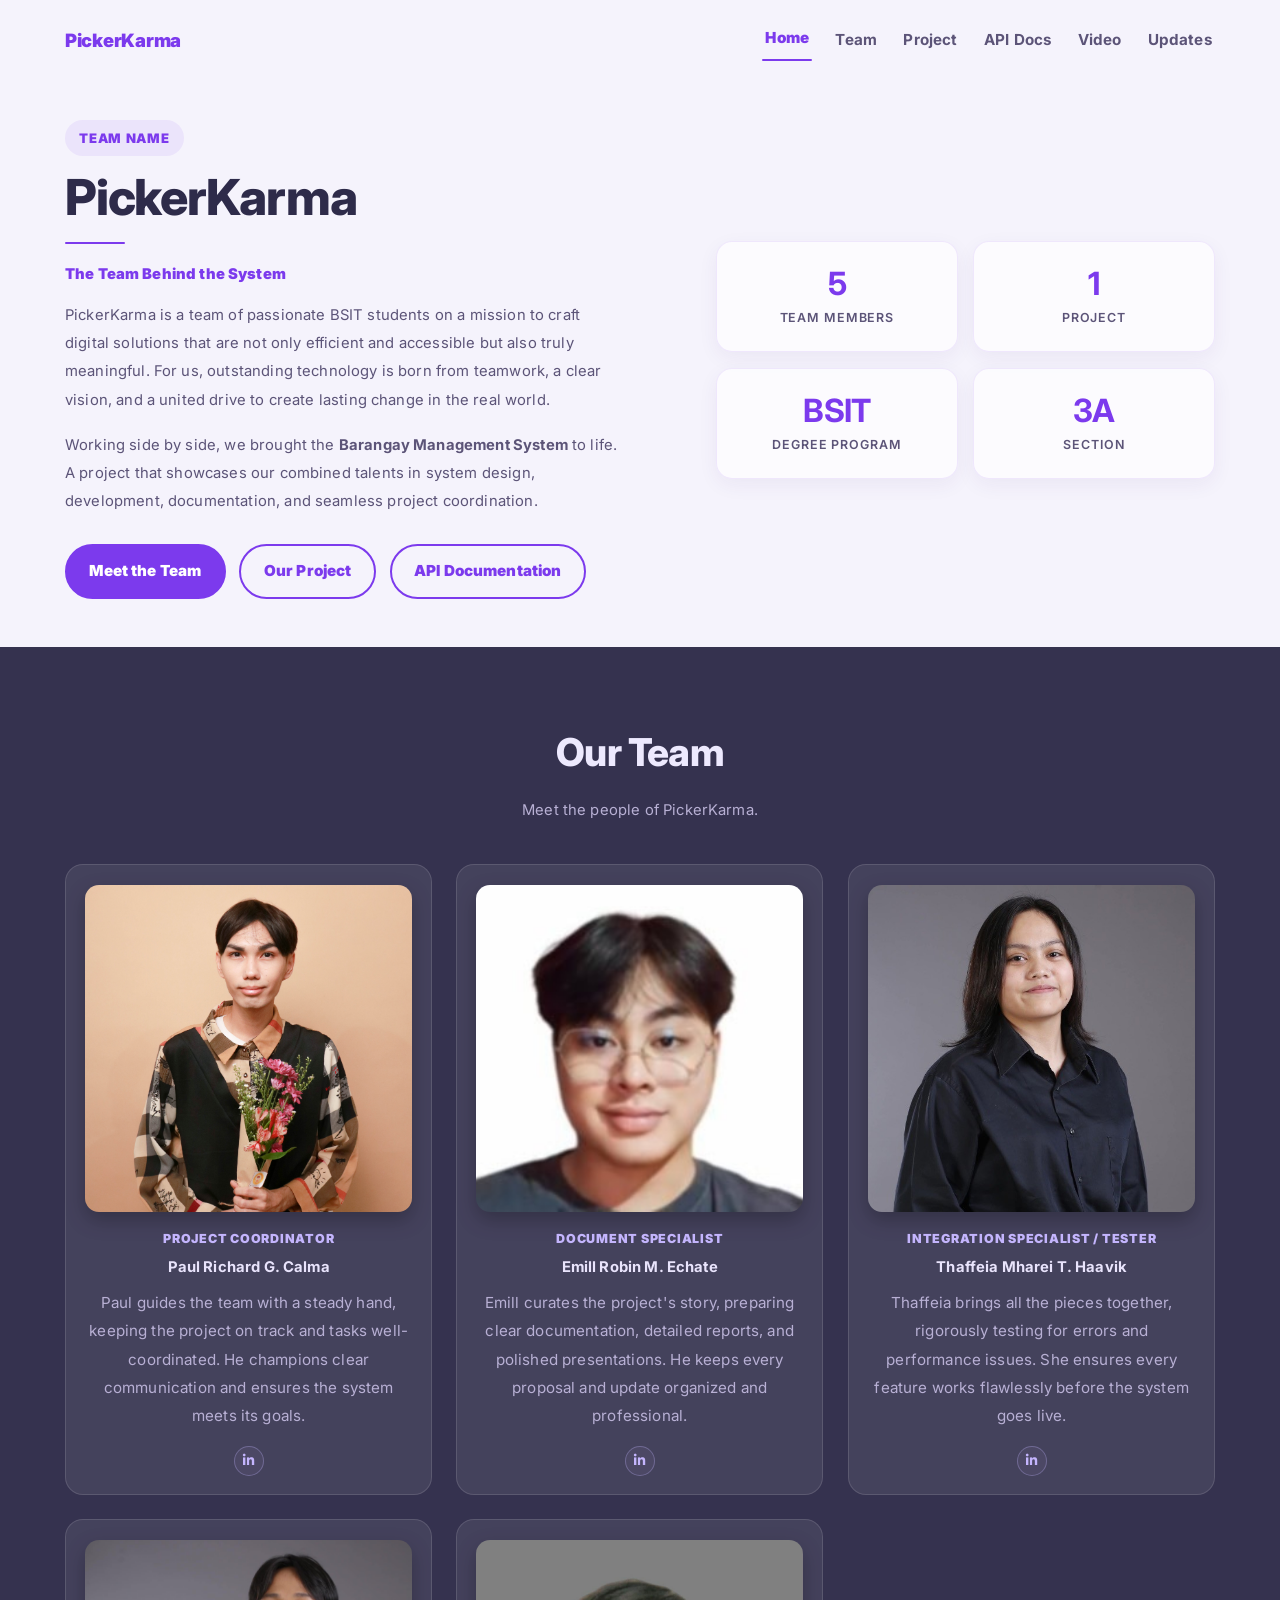
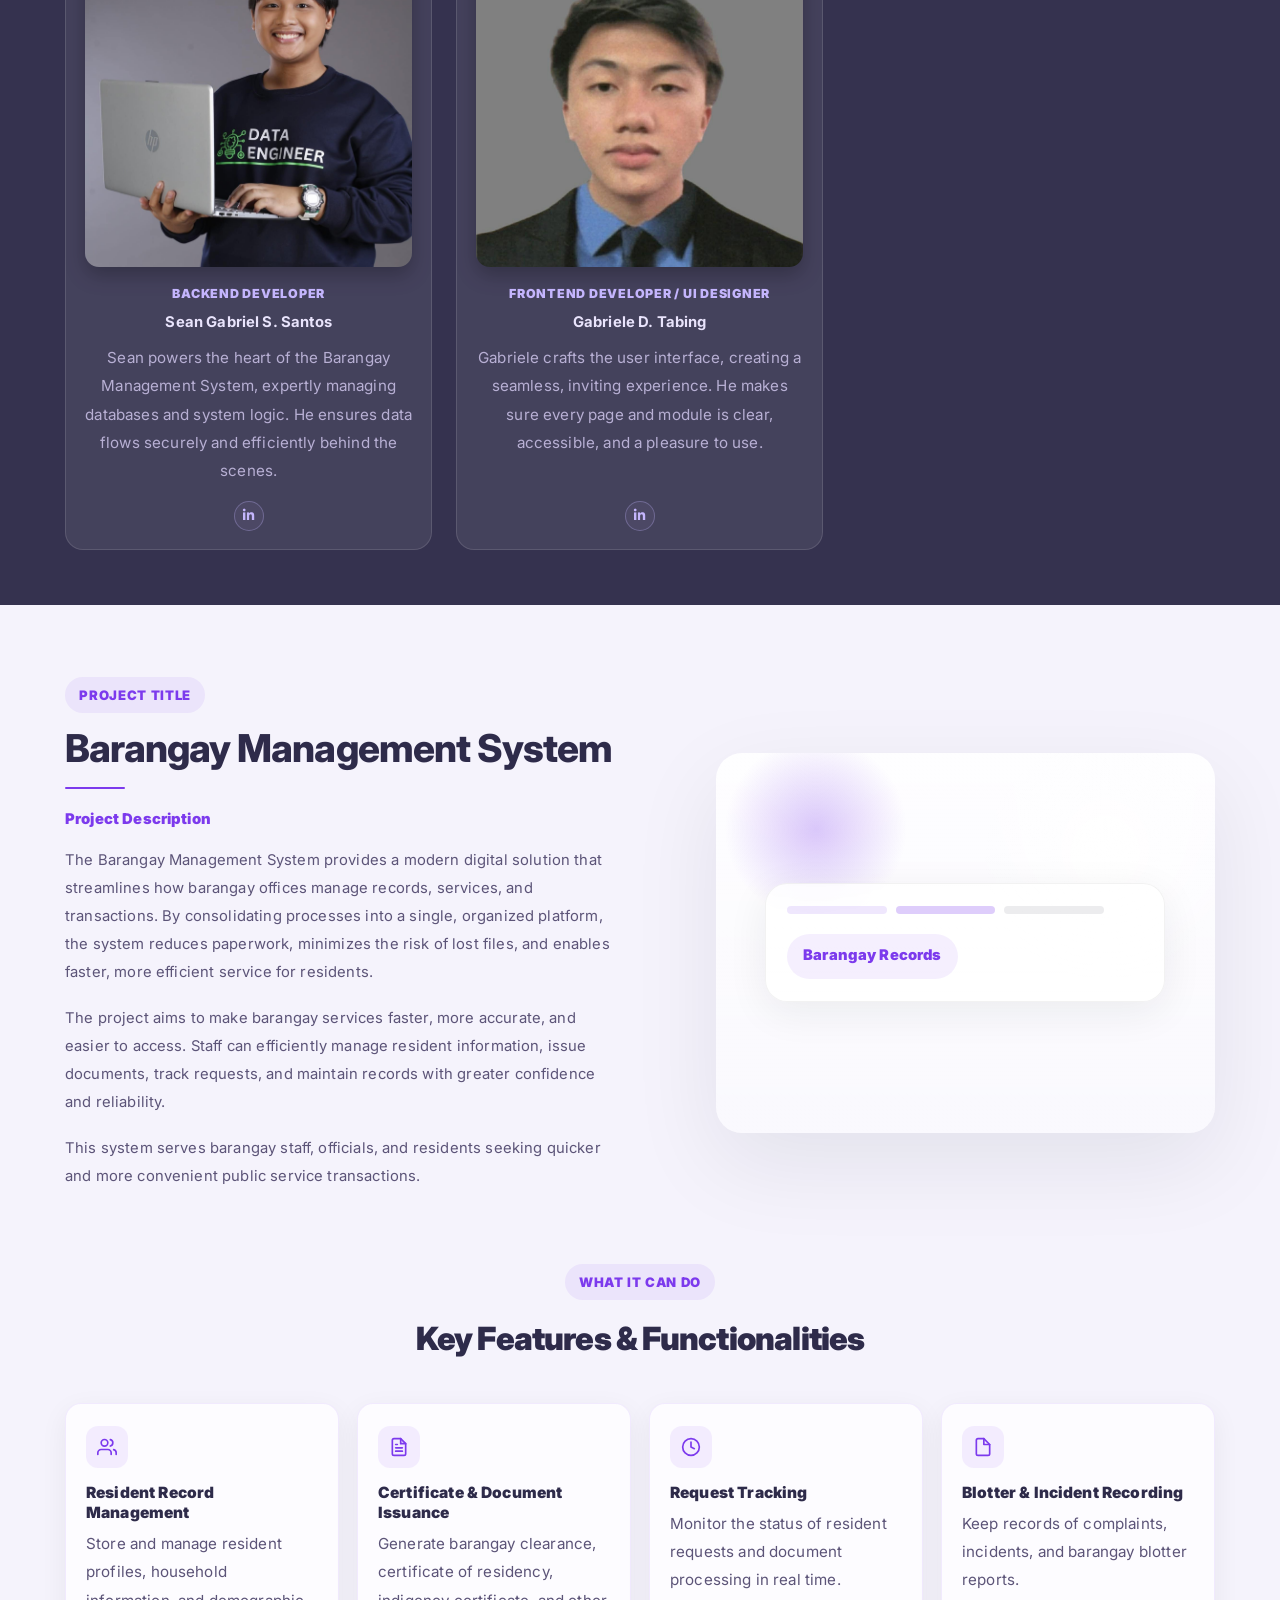
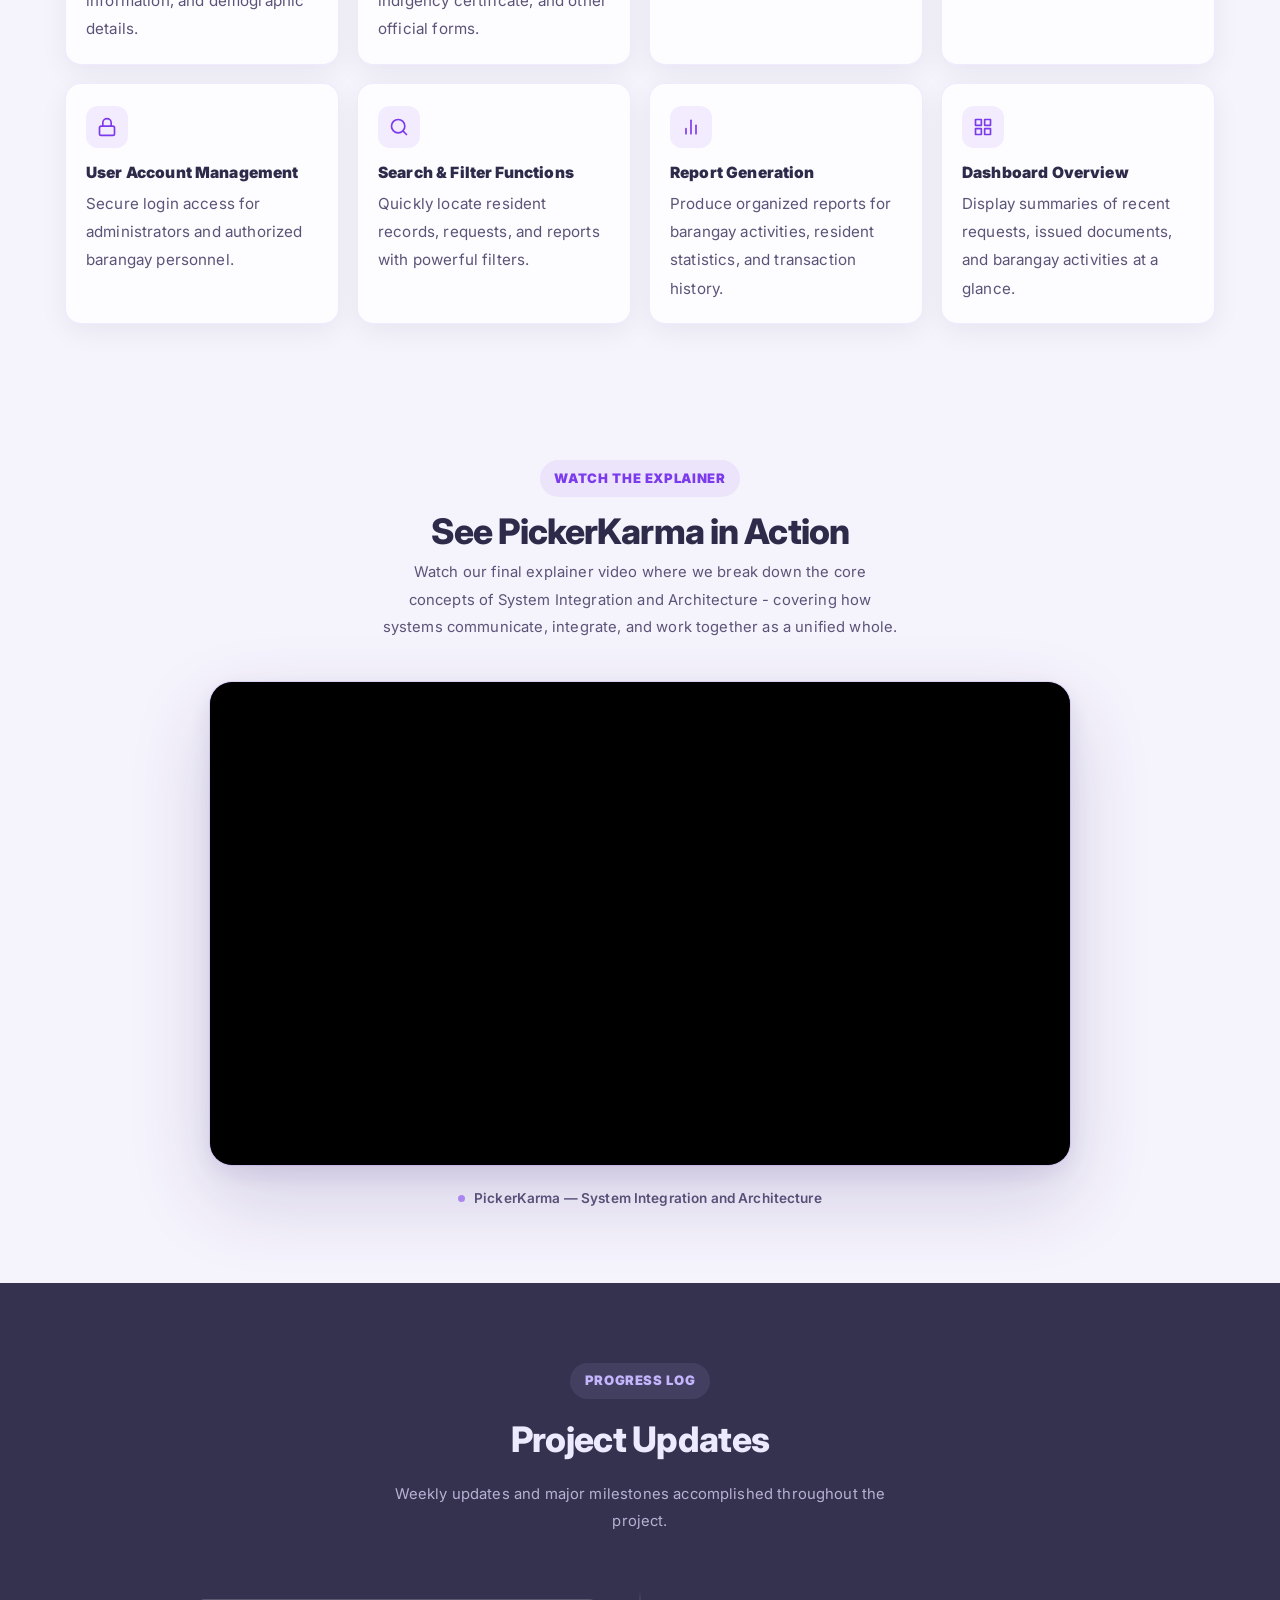
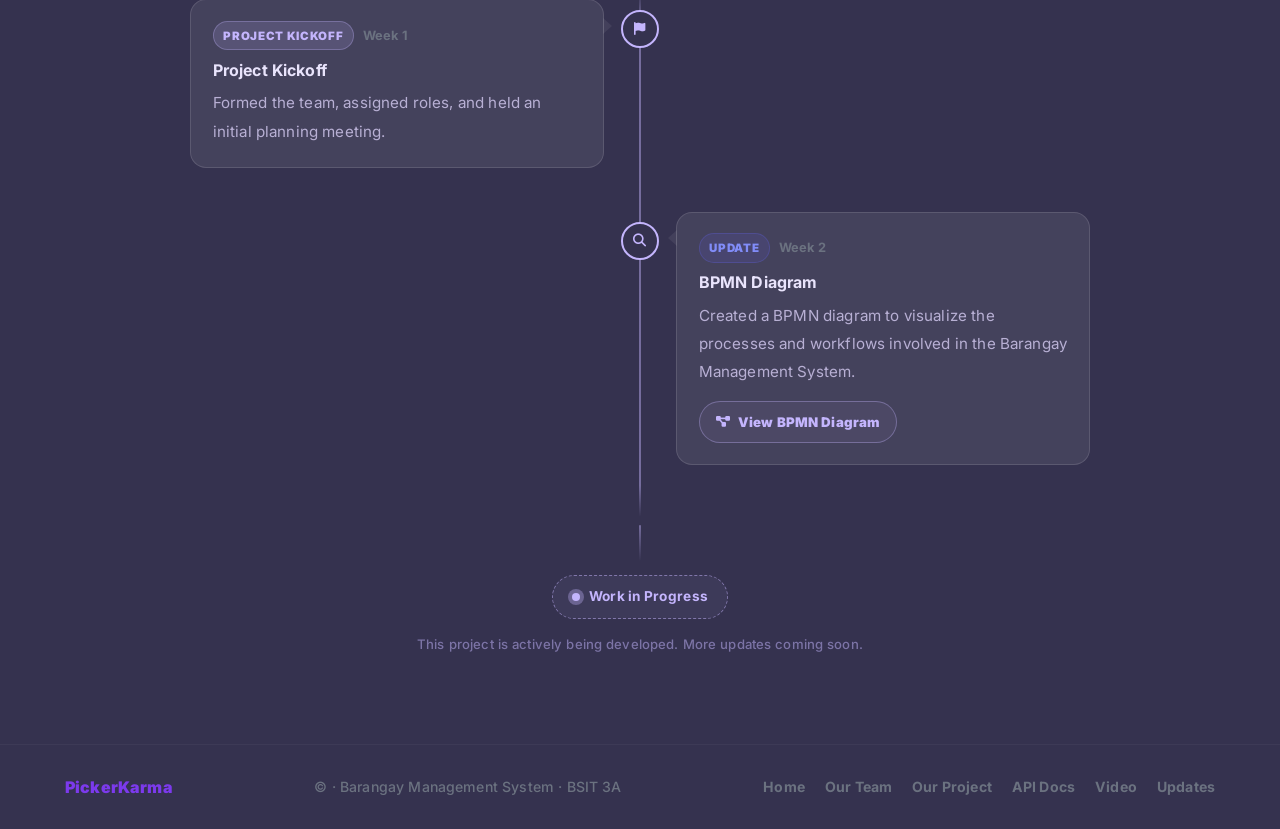
==== commit 13051abf: "included API docs v1 design" ====
--- a/index.html
+++ b/index.html
@@ -22,6 +22,7 @@
                 <a class="nav-link" href="#home">Home</a>
                 <a class="nav-link" href="#team">Team</a>
                 <a class="nav-link" href="#project">Project</a>
+                <a class="nav-link" href="api-docs.html">API Docs</a>
                 <a class="nav-link" href="#video">Video</a>
                 <a class="nav-link" href="#updates">Updates</a>
             </nav>
@@ -55,6 +56,7 @@
                     <div class="hero-actions">
                         <a class="btn btn-primary" href="#team">Meet the Team</a>
                         <a class="btn btn-ghost" href="#project">Our Project</a>
+                        <a class="btn btn-ghost" href="api-docs.html">API Documentation</a>
                     </div>
                 </div>
 
@@ -424,6 +426,7 @@
                 <a href="#home">Home</a>
                 <a href="#team">Our Team</a>
                 <a href="#project">Our Project</a>
+                <a href="api-docs.html">API Docs</a>
                 <a href="#video">Video</a>
                 <a href="#updates">Updates</a>
             </nav>
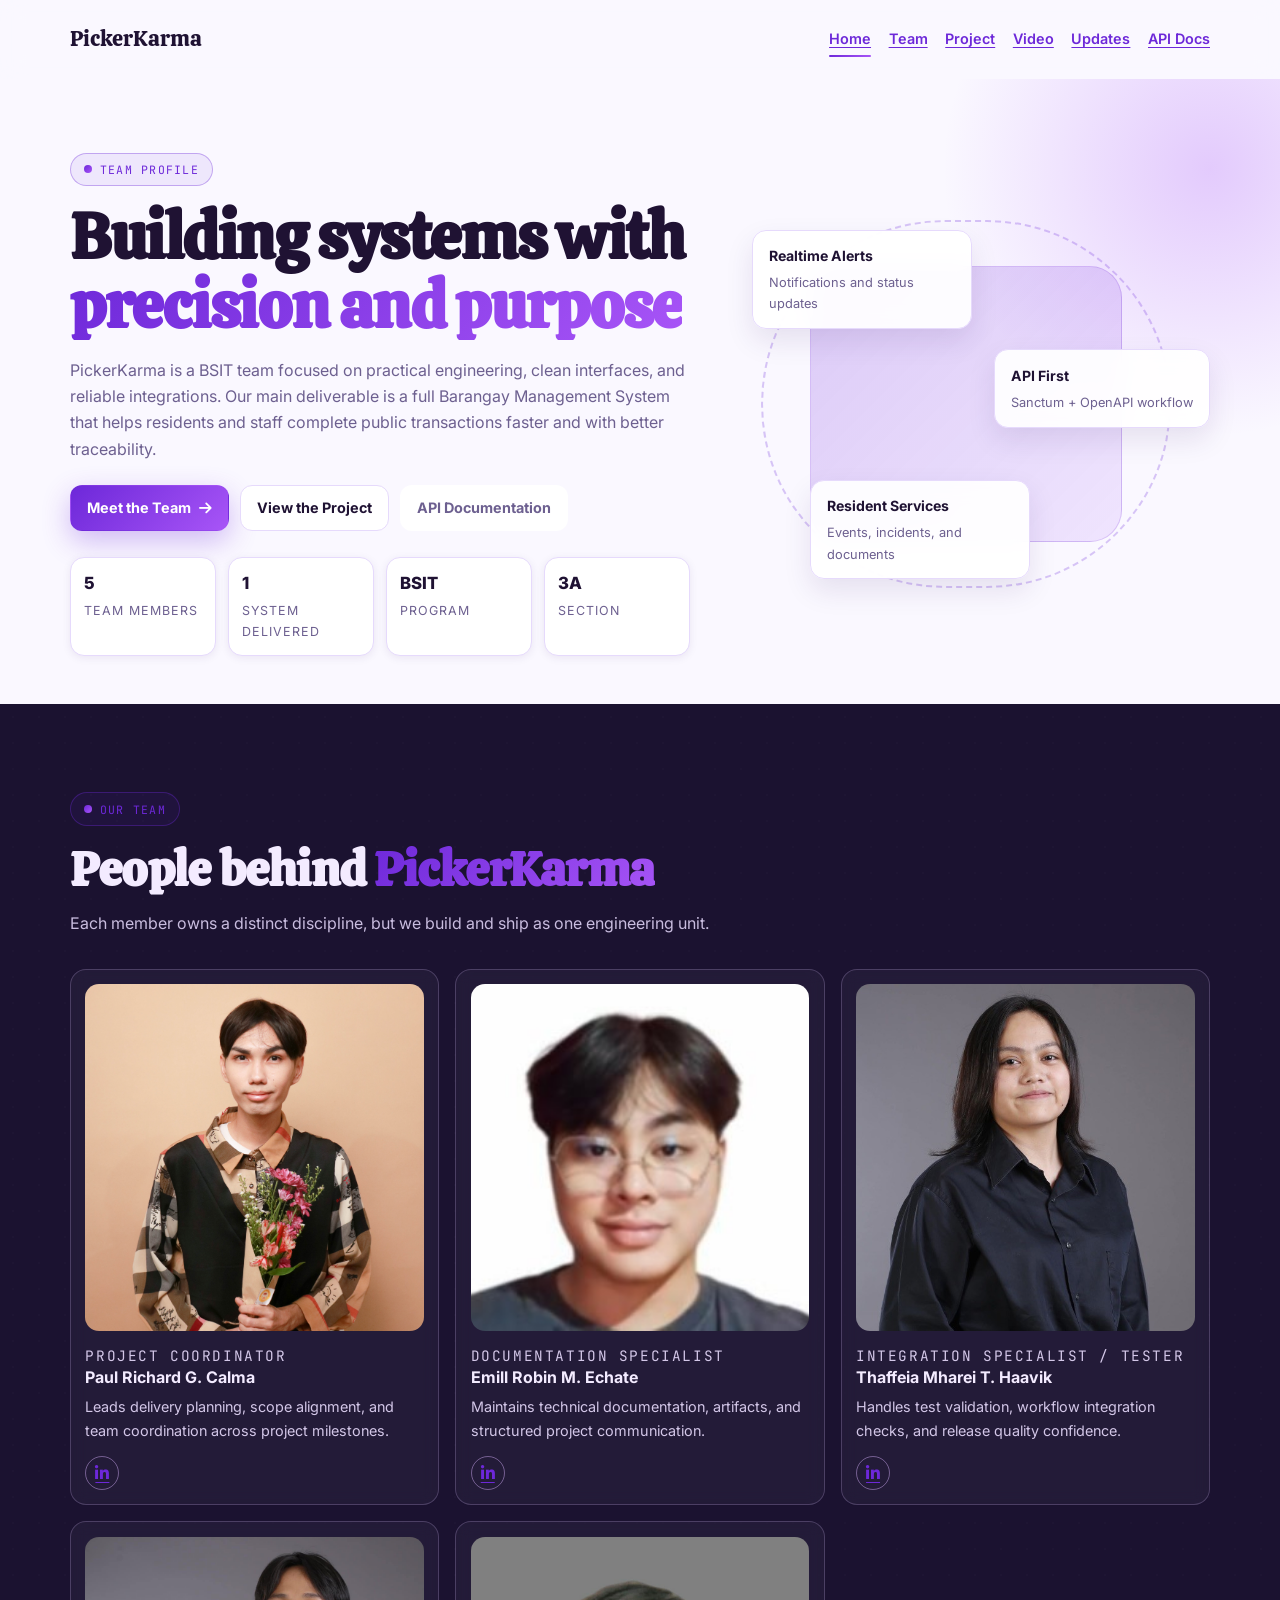
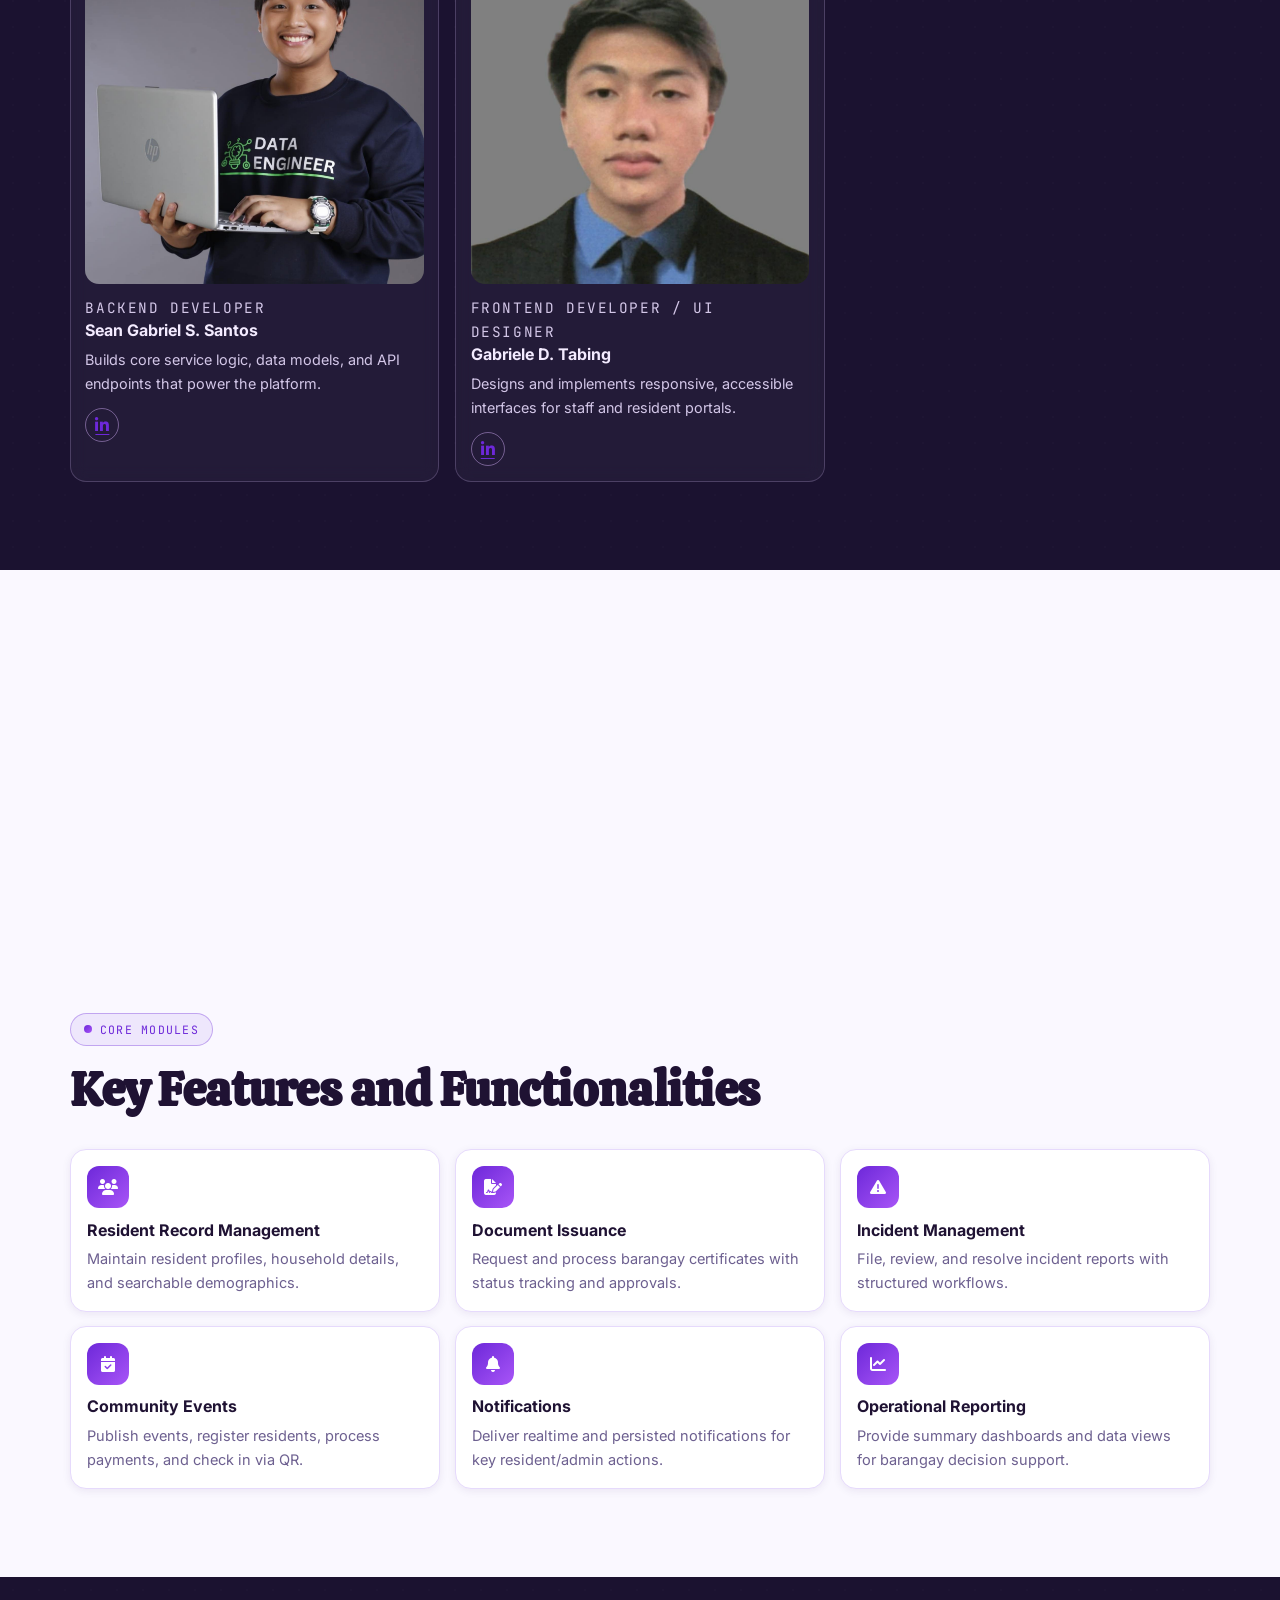
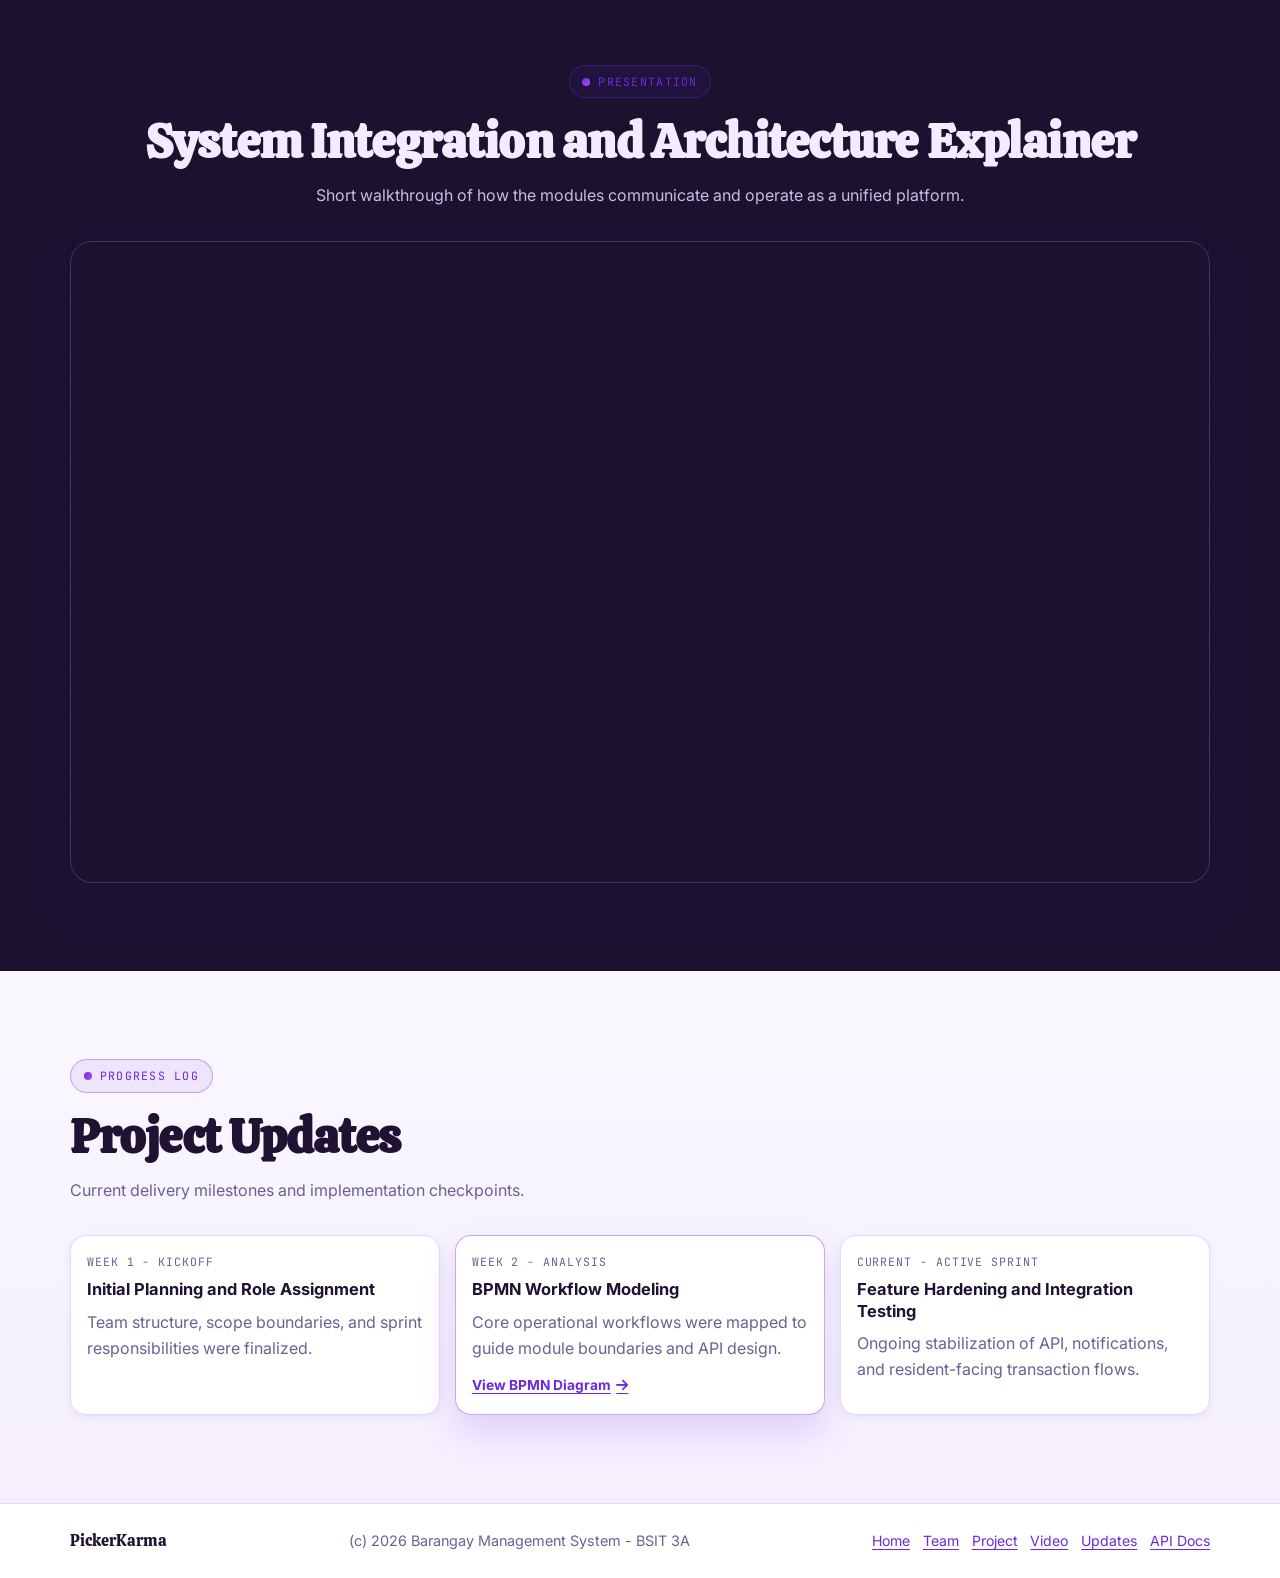
==== commit ae4ef9ff: "added REST API and Integration documentation" ====
--- a/index.html
+++ b/index.html
@@ -1,439 +1,307 @@
 <!DOCTYPE html>
 <html lang="en">
-
 <head>
     <meta charset="UTF-8">
     <meta name="viewport" content="width=device-width, initial-scale=1.0">
-    <title>PickerKarma — Barangay Management System</title>
+    <title>PickerKarma - Team Website</title>
     <link rel="preconnect" href="https://fonts.googleapis.com">
     <link rel="preconnect" href="https://fonts.gstatic.com" crossorigin>
-    <link href="https://fonts.googleapis.com/css2?family=Inter:wght@400;500;600;700;800&display=swap" rel="stylesheet">
-    <link rel="stylesheet" href="style.css">
-    <link rel="stylesheet" href="https://cdnjs.cloudflare.com/ajax/libs/font-awesome/6.5.2/css/all.min.css"
-        crossorigin="anonymous" referrerpolicy="no-referrer">
+    <link href="https://fonts.googleapis.com/css2?family=Calistoga&family=Inter:wght@400;500;600;700;800&family=JetBrains+Mono:wght@400;500&display=swap" rel="stylesheet">
+    <link rel="stylesheet" href="https://cdnjs.cloudflare.com/ajax/libs/font-awesome/6.5.2/css/all.min.css" crossorigin="anonymous" referrerpolicy="no-referrer">
+    <link rel="stylesheet" href="app.css">
 </head>
-
-<body>
-
-    <header class="site-header">
+<body class="page-home">
+    <header class="site-header" id="siteHeader">
         <div class="container header-inner">
             <a class="brand" href="#home">PickerKarma</a>
-            <nav class="nav" aria-label="Main navigation">
+            <button class="menu-toggle" id="menuToggle" aria-label="Toggle navigation" aria-expanded="false" aria-controls="siteNav">
+                <i class="fa-solid fa-bars" aria-hidden="true"></i>
+            </button>
+            <nav class="nav" id="siteNav" aria-label="Main navigation">
                 <a class="nav-link" href="#home">Home</a>
                 <a class="nav-link" href="#team">Team</a>
                 <a class="nav-link" href="#project">Project</a>
-                <a class="nav-link" href="api-docs.html">API Docs</a>
                 <a class="nav-link" href="#video">Video</a>
                 <a class="nav-link" href="#updates">Updates</a>
+                <a class="nav-link" href="api-docs.html">API Docs</a>
             </nav>
         </div>
     </header>
 
     <main>
-
-        <!-- PickerKarma intro -->
-        <section id="home" class="hero">
-            <div class="container hero-layout">
-                <div class="hero-text-col">
-                    <div class="hero-badge">Team Name</div>
-                    <h1 class="hero-title">PickerKarma</h1>
-
-                    <div class="hero-divider" aria-hidden="true"></div>
-
-                    <div class="hero-lead">The Team Behind the System</div>
-                    <p class="hero-text">
-                        PickerKarma is a team of passionate BSIT students on a mission to craft digital solutions that
-                        are not only efficient and accessible but also truly meaningful. For us, outstanding technology
-                        is born from teamwork, a clear vision, and a united drive to create lasting change in the real
-                        world.
+        <section id="home" class="hero anchor">
+            <div class="container hero-grid">
+                <div class="reveal">
+                    <div class="section-label">
+                        <span class="label-dot pulsing-dot"></span>
+                        <span>Team Profile</span>
+                    </div>
+                    <h1 class="hero-title">Building systems with <span class="gradient-text">precision and purpose</span></h1>
+                    <p class="hero-copy">
+                        PickerKarma is a BSIT team focused on practical engineering, clean interfaces, and reliable integrations.
+                        Our main deliverable is a full Barangay Management System that helps residents and staff complete public
+                        transactions faster and with better traceability.
                     </p>
-                    <p class="hero-text">
-                        Working side by side, we brought the <strong>Barangay Management System</strong> to life. A
-                        project that showcases our combined talents in system design, development, documentation, and
-                        seamless project coordination.
-                    </p>
-
                     <div class="hero-actions">
-                        <a class="btn btn-primary" href="#team">Meet the Team</a>
-                        <a class="btn btn-ghost" href="#project">Our Project</a>
+                        <a class="btn btn-primary" href="#team">Meet the Team <i class="fa-solid fa-arrow-right"></i></a>
+                        <a class="btn btn-outline" href="#project">View the Project</a>
                         <a class="btn btn-ghost" href="api-docs.html">API Documentation</a>
                     </div>
-                </div>
-
-                <div class="hero-stats-col">
-                    <div class="hero-stat-card">
-                        <div class="hero-stat-num">5</div>
-                        <div class="hero-stat-label">Team Members</div>
-                    </div>
-                    <div class="hero-stat-card">
-                        <div class="hero-stat-num">1</div>
-                        <div class="hero-stat-label">Project</div>
-                    </div>
-                    <div class="hero-stat-card">
-                        <div class="hero-stat-num">BSIT</div>
-                        <div class="hero-stat-label">Degree Program</div>
-                    </div>
-                    <div class="hero-stat-card">
-                        <div class="hero-stat-num">3A</div>
-                        <div class="hero-stat-label">Section</div>
-                    </div>
-                </div>
-            </div>
-        </section>
-
-        <!-- ② OUR TEAM — Member Cards -->
-        <section id="team" class="team-block anchor">
-            <div class="container team-block-inner">
-                <h2 class="team-title">Our Team</h2>
-                <p class="team-subtitle">
-                    Meet the people of PickerKarma.
-                </p>
+                    <div class="hero-stats">
+                        <article class="stat-card">
+                            <p class="stat-number">5</p>
+                            <p class="stat-label">Team Members</p>
+                        </article>
+                        <article class="stat-card">
+                            <p class="stat-number">1</p>
+                            <p class="stat-label">System Delivered</p>
+                        </article>
+                        <article class="stat-card">
+                            <p class="stat-number">BSIT</p>
+                            <p class="stat-label">Program</p>
+                        </article>
+                        <article class="stat-card">
+                            <p class="stat-number">3A</p>
+                            <p class="stat-label">Section</p>
+                        </article>
+                    </div>
+                </div>
+
+                <div class="hero-visual reveal" aria-hidden="true">
+                    <div class="ring"></div>
+                    <div class="orb"></div>
+                    <article class="floating-card float-a">
+                        <p class="floating-title">Realtime Alerts</p>
+                        <p class="floating-text">Notifications and status updates</p>
+                    </article>
+                    <article class="floating-card float-b">
+                        <p class="floating-title">API First</p>
+                        <p class="floating-text">Sanctum + OpenAPI workflow</p>
+                    </article>
+                    <article class="floating-card float-c">
+                        <p class="floating-title">Resident Services</p>
+                        <p class="floating-text">Events, incidents, and documents</p>
+                    </article>
+                </div>
+            </div>
+        </section>
+
+        <section id="team" class="team-section dark-section anchor">
+            <div class="container">
+                <div class="section-head reveal">
+                    <div class="section-label">
+                        <span class="label-dot"></span>
+                        <span>Our Team</span>
+                    </div>
+                    <h2>People behind <span class="gradient-text">PickerKarma</span></h2>
+                    <p>Each member owns a distinct discipline, but we build and ship as one engineering unit.</p>
+                </div>
 
                 <div class="team-grid">
-                    <article class="team-card">
-                        <img class="team-photo" src="assets\IMG_2809.jpg" alt="Paul Richard G. Calma">
-                        <div class="team-meta">
-                            <div class="team-role">PROJECT COORDINATOR</div>
-                            <h3 class="team-name">Paul Richard G. Calma</h3>
-                            <p class="team-desc">Paul guides the team with a steady hand, keeping the project on track
-                                and tasks well-coordinated. He champions clear communication and ensures the system
-                                meets its goals.</p>
-                        </div>
-                        <div class="team-social" aria-label="LinkedIn link">
-                            <a href="https://www.linkedin.com/in/paul-richard-calma-106516280/" class="social-link"
-                                aria-label="LinkedIn">
-                                <i class="fa-brands fa-linkedin-in" aria-hidden="true"></i>
-                            </a>
-                        </div>
-                    </article>
-
-                    <article class="team-card">
-                        <img class="team-photo" src="assets\848d51dc-2d52-466f-a133-e1cafc0bf929.jpg"
-                            alt="Emill Robin M. Echate">
-                        <div class="team-meta">
-                            <div class="team-role">DOCUMENT SPECIALIST</div>
-                            <h3 class="team-name">Emill Robin M. Echate</h3>
-                            <p class="team-desc">Emill curates the project's story, preparing clear documentation,
-                                detailed reports, and polished presentations. He keeps every proposal and update
-                                organized and professional.</p>
-                        </div>
-                        <div class="team-social" aria-label="LinkedIn link">
-                            <a href="https://www.linkedin.com/in/emill-robin-echate-a966a9378" class="social-link"
-                                aria-label="LinkedIn">
-                                <i class="fa-brands fa-linkedin-in" aria-hidden="true"></i>
-                            </a>
-                        </div>
-                    </article>
-
-                    <article class="team-card">
-                        <img class="team-photo" src="assets\1771914743929.jpg" alt="Thaffeia Mharei T. Haavik">
-                        <div class="team-meta">
-                            <div class="team-role">INTEGRATION SPECIALIST / TESTER</div>
-                            <h3 class="team-name">Thaffeia Mharei T. Haavik</h3>
-                            <p class="team-desc">Thaffeia brings all the pieces together, rigorously testing for errors
-                                and performance issues. She ensures every feature works flawlessly before the system
-                                goes live.</p>
-                        </div>
-                        <div class="team-social" aria-label="LinkedIn link">
-                            <a href="https://www.linkedin.com/in/thaffeia-mharei-haavik-644126378/" class="social-link"
-                                aria-label="LinkedIn">
-                                <i class="fa-brands fa-linkedin-in" aria-hidden="true"></i>
-                            </a>
-                        </div>
-                    </article>
-
-                    <article class="team-card">
-                        <img class="team-photo" src="assets\9a53b880-c4ac-4d8d-8922-d111a23d53e0.jpg"
-                            alt="Sean Gabriel S. Santos">
-                        <div class="team-meta">
-                            <div class="team-role">BACKEND DEVELOPER</div>
-                            <h3 class="team-name">Sean Gabriel S. Santos</h3>
-                            <p class="team-desc">Sean powers the heart of the Barangay Management System, expertly
-                                managing databases and system logic. He ensures data flows securely and efficiently
-                                behind the scenes.</p>
-                        </div>
-                        <div class="team-social" aria-label="LinkedIn link">
-                            <a href="https://www.linkedin.com/in/sean-gabriel-santos-039b31377/" class="social-link"
-                                aria-label="LinkedIn">
-                                <i class="fa-brands fa-linkedin-in" aria-hidden="true"></i>
-                            </a>
-                        </div>
-                    </article>
-
-                    <article class="team-card">
-                        <img class="team-photo" src="assets\6cbefebb-29b0-4d14-a550-cc763c98fbdc.jpg"
-                            alt="Gabriele D. Tabing">
-                        <div class="team-meta">
-                            <div class="team-role">FRONTEND DEVELOPER / UI DESIGNER</div>
-                            <h3 class="team-name">Gabriele D. Tabing</h3>
-                            <p class="team-desc">Gabriele crafts the user interface, creating a seamless, inviting
-                                experience. He makes sure every page and module is clear, accessible, and a pleasure to
-                                use.</p>
-                        </div>
-                        <div class="team-social" aria-label="LinkedIn link">
-                            <a href="https://www.linkedin.com/in/gabriele-tabing-5a991a358/" class="social-link"
-                                aria-label="LinkedIn">
-                                <i class="fa-brands fa-linkedin-in" aria-hidden="true"></i>
-                            </a>
-                        </div>
-                    </article>
-                </div>
-            </div>
-        </section>
-
-        <!-- OUR PROJECT — Barangay Management System -->
-        <section id="project" class="project-block anchor">
-            <div class="container project-layout">
-                <div class="project-text-col">
-                    <div class="project-eyebrow">Project Title</div>
-                    <h2 class="project-title">Barangay Management System</h2>
-
-                    <div class="project-divider" aria-hidden="true"></div>
-
-                    <div class="project-lead">Project Description</div>
-                    <p class="project-text">
-                        The Barangay Management System provides a modern digital solution that streamlines how barangay
-                        offices manage records, services, and transactions. By consolidating processes into a single,
-                        organized platform, the system reduces paperwork, minimizes the risk of lost files, and enables
-                        faster, more efficient service for residents.
-                    </p>
-                    <p class="project-text">
-                        The project aims to make barangay services faster, more accurate, and easier to access. Staff
-                        can efficiently manage resident information, issue documents, track requests, and maintain
-                        records with greater confidence and reliability.
-                    </p>
-                    <p class="project-text">
-                        This system serves barangay staff, officials, and residents seeking quicker and more convenient
-                        public service transactions.
-                    </p>
-                </div>
-
-                <div class="project-visual" aria-hidden="true">
-                    <div class="project-visual-bg"></div>
-                    <div class="project-visual-card">
-                        <div class="project-visual-lines">
-                            <span></span><span></span><span></span>
-                        </div>
-                        <div class="project-visual-chip">Barangay Records</div>
-                    </div>
-                </div>
-            </div>
-
-            <!-- KEY FEATURES -->
-            <div class="container features-wrap">
-                <div class="features-header">
-                    <div class="project-eyebrow">What It Can Do</div>
-                    <h3 class="features-title">Key Features &amp; Functionalities</h3>
-                </div>
-
-                <div class="features-grid">
-                    <div class="feature-card">
-                        <div class="feature-icon">
-                            <svg viewBox="0 0 24 24" aria-hidden="true">
-                                <path d="M17 21v-2a4 4 0 0 0-4-4H5a4 4 0 0 0-4 4v2" />
-                                <circle cx="9" cy="7" r="4" />
-                                <path d="M23 21v-2a4 4 0 0 0-3-3.87" />
-                                <path d="M16 3.13a4 4 0 0 1 0 7.75" />
-                            </svg>
-                        </div>
-                        <h4 class="feature-name">Resident Record Management</h4>
-                        <p class="feature-desc">Store and manage resident profiles, household information, and
-                            demographic details.</p>
-                    </div>
-
-                    <div class="feature-card">
-                        <div class="feature-icon">
-                            <svg viewBox="0 0 24 24" aria-hidden="true">
-                                <path d="M14 2H6a2 2 0 0 0-2 2v16a2 2 0 0 0 2 2h12a2 2 0 0 0 2-2V8z" />
-                                <polyline points="14 2 14 8 20 8" />
-                                <line x1="16" y1="13" x2="8" y2="13" />
-                                <line x1="16" y1="17" x2="8" y2="17" />
-                                <polyline points="10 9 9 9 8 9" />
-                            </svg>
-                        </div>
-                        <h4 class="feature-name">Certificate &amp; Document Issuance</h4>
-                        <p class="feature-desc">Generate barangay clearance, certificate of residency, indigency
-                            certificate, and other official forms.</p>
-                    </div>
-
-                    <div class="feature-card">
-                        <div class="feature-icon">
-                            <svg viewBox="0 0 24 24" aria-hidden="true">
-                                <circle cx="12" cy="12" r="10" />
-                                <polyline points="12 6 12 12 16 14" />
-                            </svg>
-                        </div>
-                        <h4 class="feature-name">Request Tracking</h4>
-                        <p class="feature-desc">Monitor the status of resident requests and document processing in real
-                            time.</p>
-                    </div>
-
-                    <div class="feature-card">
-                        <div class="feature-icon">
-                            <svg viewBox="0 0 24 24" aria-hidden="true">
-                                <path d="M13 2H6a2 2 0 0 0-2 2v16a2 2 0 0 0 2 2h12a2 2 0 0 0 2-2V9z" />
-                                <polyline points="13 2 13 9 20 9" />
-                            </svg>
-                        </div>
-                        <h4 class="feature-name">Blotter &amp; Incident Recording</h4>
-                        <p class="feature-desc">Keep records of complaints, incidents, and barangay blotter reports.</p>
-                    </div>
-
-                    <div class="feature-card">
-                        <div class="feature-icon">
-                            <svg viewBox="0 0 24 24" aria-hidden="true">
-                                <rect x="3" y="11" width="18" height="11" rx="2" ry="2" />
-                                <path d="M7 11V7a5 5 0 0 1 10 0v4" />
-                            </svg>
-                        </div>
-                        <h4 class="feature-name">User Account Management</h4>
-                        <p class="feature-desc">Secure login access for administrators and authorized barangay
-                            personnel.</p>
-                    </div>
-
-                    <div class="feature-card">
-                        <div class="feature-icon">
-                            <svg viewBox="0 0 24 24" aria-hidden="true">
-                                <circle cx="11" cy="11" r="8" />
-                                <line x1="21" y1="21" x2="16.65" y2="16.65" />
-                            </svg>
-                        </div>
-                        <h4 class="feature-name">Search &amp; Filter Functions</h4>
-                        <p class="feature-desc">Quickly locate resident records, requests, and reports with powerful
-                            filters.</p>
-                    </div>
-
-                    <div class="feature-card">
-                        <div class="feature-icon">
-                            <svg viewBox="0 0 24 24" aria-hidden="true">
-                                <line x1="18" y1="20" x2="18" y2="10" />
-                                <line x1="12" y1="20" x2="12" y2="4" />
-                                <line x1="6" y1="20" x2="6" y2="14" />
-                            </svg>
-                        </div>
-                        <h4 class="feature-name">Report Generation</h4>
-                        <p class="feature-desc">Produce organized reports for barangay activities, resident statistics,
-                            and transaction history.</p>
-                    </div>
-
-                    <div class="feature-card">
-                        <div class="feature-icon">
-                            <svg viewBox="0 0 24 24" aria-hidden="true">
-                                <rect x="3" y="3" width="7" height="7" />
-                                <rect x="14" y="3" width="7" height="7" />
-                                <rect x="14" y="14" width="7" height="7" />
-                                <rect x="3" y="14" width="7" height="7" />
-                            </svg>
-                        </div>
-                        <h4 class="feature-name">Dashboard Overview</h4>
-                        <p class="feature-desc">Display summaries of recent requests, issued documents, and barangay
-                            activities at a glance.</p>
-                    </div>
-                </div>
-            </div>
-        </section>
-
-        <!-- EXPLAINER VIDEO -->
-        <section id="video" class="video-block anchor">
-            <div class="container video-block-inner">
-                <div class="video-eyebrow">Watch the Explainer</div>
-                <h2 class="video-title">See PickerKarma in Action</h2>
-                <p class="video-subtitle">
-                    Watch our final explainer video where we break down the core concepts of System Integration and
-                    Architecture
-                    - covering how systems communicate, integrate, and work together as a unified whole.
-                </p>
-
-                <div class="video-wrapper" id="videoWrapper">
-                    <iframe class="video-player" src="https://www.youtube.com/embed/aYRytyuGjwA?rel=0&modestbranding=1"
-                        title="PickerKarma — System Integration and Architecture Final Explainer Video"
+                    <article class="team-card reveal">
+                        <img class="team-photo" src="assets/IMG_2809.jpg" alt="Paul Richard G. Calma">
+                        <div class="team-meta">
+                            <p class="team-role">Project Coordinator</p>
+                            <h3>Paul Richard G. Calma</h3>
+                            <p>Leads delivery planning, scope alignment, and team coordination across project milestones.</p>
+                        </div>
+                        <a class="social-link" href="https://www.linkedin.com/in/paul-richard-calma-106516280/" aria-label="LinkedIn profile of Paul Richard G. Calma">
+                            <i class="fa-brands fa-linkedin-in" aria-hidden="true"></i>
+                        </a>
+                    </article>
+
+                    <article class="team-card reveal">
+                        <img class="team-photo" src="assets/848d51dc-2d52-466f-a133-e1cafc0bf929.jpg" alt="Emill Robin M. Echate">
+                        <div class="team-meta">
+                            <p class="team-role">Documentation Specialist</p>
+                            <h3>Emill Robin M. Echate</h3>
+                            <p>Maintains technical documentation, artifacts, and structured project communication.</p>
+                        </div>
+                        <a class="social-link" href="https://www.linkedin.com/in/emill-robin-echate-a966a9378" aria-label="LinkedIn profile of Emill Robin M. Echate">
+                            <i class="fa-brands fa-linkedin-in" aria-hidden="true"></i>
+                        </a>
+                    </article>
+
+                    <article class="team-card reveal">
+                        <img class="team-photo" src="assets/1771914743929.jpg" alt="Thaffeia Mharei T. Haavik">
+                        <div class="team-meta">
+                            <p class="team-role">Integration Specialist / Tester</p>
+                            <h3>Thaffeia Mharei T. Haavik</h3>
+                            <p>Handles test validation, workflow integration checks, and release quality confidence.</p>
+                        </div>
+                        <a class="social-link" href="https://www.linkedin.com/in/thaffeia-mharei-haavik-644126378/" aria-label="LinkedIn profile of Thaffeia Mharei T. Haavik">
+                            <i class="fa-brands fa-linkedin-in" aria-hidden="true"></i>
+                        </a>
+                    </article>
+
+                    <article class="team-card reveal">
+                        <img class="team-photo" src="assets/9a53b880-c4ac-4d8d-8922-d111a23d53e0.jpg" alt="Sean Gabriel S. Santos">
+                        <div class="team-meta">
+                            <p class="team-role">Backend Developer</p>
+                            <h3>Sean Gabriel S. Santos</h3>
+                            <p>Builds core service logic, data models, and API endpoints that power the platform.</p>
+                        </div>
+                        <a class="social-link" href="https://www.linkedin.com/in/sean-gabriel-santos-039b31377/" aria-label="LinkedIn profile of Sean Gabriel S. Santos">
+                            <i class="fa-brands fa-linkedin-in" aria-hidden="true"></i>
+                        </a>
+                    </article>
+
+                    <article class="team-card reveal">
+                        <img class="team-photo" src="assets/6cbefebb-29b0-4d14-a550-cc763c98fbdc.jpg" alt="Gabriele D. Tabing">
+                        <div class="team-meta">
+                            <p class="team-role">Frontend Developer / UI Designer</p>
+                            <h3>Gabriele D. Tabing</h3>
+                            <p>Designs and implements responsive, accessible interfaces for staff and resident portals.</p>
+                        </div>
+                        <a class="social-link" href="https://www.linkedin.com/in/gabriele-tabing-5a991a358/" aria-label="LinkedIn profile of Gabriele D. Tabing">
+                            <i class="fa-brands fa-linkedin-in" aria-hidden="true"></i>
+                        </a>
+                    </article>
+                </div>
+            </div>
+        </section>
+
+        <section id="project" class="project-section anchor">
+            <div class="container">
+                <div class="project-grid">
+                    <div class="project-copy reveal">
+                        <div class="section-label">
+                            <span class="label-dot"></span>
+                            <span>Project Overview</span>
+                        </div>
+                        <h2>Barangay Management System</h2>
+                        <p>
+                            The system centralizes resident management, service requests, community events, and reporting into
+                            one operational platform. It reduces manual paperwork and helps barangay staff process requests with
+                            predictable workflows.
+                        </p>
+                        <p>
+                            Our implementation includes resident and admin modules, API integrations, payment workflow support,
+                            and notification channels designed for real deployment scenarios.
+                        </p>
+                    </div>
+                    <aside class="project-panel reveal">
+                        <h3>System Stack Snapshot</h3>
+                        <ul>
+                            <li><span>Backend</span><strong>Laravel + Sanctum</strong></li>
+                            <li><span>Realtime</span><strong>Pusher / Echo</strong></li>
+                            <li><span>Payments</span><strong>Stripe</strong></li>
+                            <li><span>Email</span><strong>Mailtrap</strong></li>
+                            <li><span>API Docs</span><strong>OpenAPI 3</strong></li>
+                        </ul>
+                    </aside>
+                </div>
+
+                <div class="section-head reveal">
+                    <div class="section-label">
+                        <span class="label-dot"></span>
+                        <span>Core Modules</span>
+                    </div>
+                    <h2>Key Features and Functionalities</h2>
+                </div>
+
+                <div class="feature-grid">
+                    <article class="feature-card reveal">
+                        <div class="feature-icon"><i class="fa-solid fa-users"></i></div>
+                        <h3>Resident Record Management</h3>
+                        <p>Maintain resident profiles, household details, and searchable demographics.</p>
+                    </article>
+                    <article class="feature-card reveal">
+                        <div class="feature-icon"><i class="fa-solid fa-file-signature"></i></div>
+                        <h3>Document Issuance</h3>
+                        <p>Request and process barangay certificates with status tracking and approvals.</p>
+                    </article>
+                    <article class="feature-card reveal">
+                        <div class="feature-icon"><i class="fa-solid fa-triangle-exclamation"></i></div>
+                        <h3>Incident Management</h3>
+                        <p>File, review, and resolve incident reports with structured workflows.</p>
+                    </article>
+                    <article class="feature-card reveal">
+                        <div class="feature-icon"><i class="fa-solid fa-calendar-check"></i></div>
+                        <h3>Community Events</h3>
+                        <p>Publish events, register residents, process payments, and check in via QR.</p>
+                    </article>
+                    <article class="feature-card reveal">
+                        <div class="feature-icon"><i class="fa-solid fa-bell"></i></div>
+                        <h3>Notifications</h3>
+                        <p>Deliver realtime and persisted notifications for key resident/admin actions.</p>
+                    </article>
+                    <article class="feature-card reveal">
+                        <div class="feature-icon"><i class="fa-solid fa-chart-line"></i></div>
+                        <h3>Operational Reporting</h3>
+                        <p>Provide summary dashboards and data views for barangay decision support.</p>
+                    </article>
+                </div>
+            </div>
+        </section>
+
+        <section id="video" class="video-section dark-section anchor">
+            <div class="container">
+                <div class="section-head reveal centered">
+                    <div class="section-label">
+                        <span class="label-dot pulsing-dot"></span>
+                        <span>Presentation</span>
+                    </div>
+                    <h2>System Integration and Architecture Explainer</h2>
+                    <p>Short walkthrough of how the modules communicate and operate as a unified platform.</p>
+                </div>
+                <div class="video-frame reveal">
+                    <iframe src="https://www.youtube.com/embed/aYRytyuGjwA?rel=0&modestbranding=1"
+                        title="PickerKarma System Integration and Architecture Final Explainer Video"
                         allow="accelerometer; autoplay; clipboard-write; encrypted-media; gyroscope; picture-in-picture; web-share"
                         allowfullscreen></iframe>
                 </div>
-
-                <div class="video-caption">
-                    <span class="video-caption-dot" aria-hidden="true"></span>
-                    PickerKarma &mdash; System Integration and Architecture
-                </div>
-            </div>
-        </section>
-
-        <!-- PROJECT UPDATES TIMELINE -->
-        <section id="updates" class="updates-block anchor">
-            <div class="container updates-inner">
-                <div class="updates-header">
-                    <div class="project-eyebrow">Progress Log</div>
-                    <h2 class="updates-title">Project Updates</h2>
-                    <p class="updates-subtitle">Weekly updates and major milestones accomplished throughout the project.
-                    </p>
-                </div>
-
-                <div class="timeline">
-
-                    <div class="tl-item tl-left">
-                        <div class="tl-dot"><i class="fa-solid fa-flag" aria-hidden="true"></i></div>
-                        <div class="tl-card">
-                            <div class="tl-meta">
-                                <span class="tl-badge tl-milestone">Project Kickoff</span>
-                                <span class="tl-date">Week 1</span>
-                            </div>
-                            <h4 class="tl-title">Project Kickoff</h4>
-                            <p class="tl-desc">Formed the team, assigned roles, and held an initial planning meeting.
-                            </p>
-                        </div>
-                    </div>
-
-                    <div class="tl-item tl-right">
-                        <div class="tl-dot"><i class="fa-solid fa-magnifying-glass" aria-hidden="true"></i></div>
-                        <div class="tl-card">
-                            <div class="tl-meta">
-                                <span class="tl-badge tl-update">Update</span>
-                                <span class="tl-date">Week 2</span>
-                            </div>
-                            <h4 class="tl-title">BPMN Diagram</h4>
-                            <p class="tl-desc">Created a BPMN diagram to visualize the processes and workflows involved
-                                in the Barangay Management System.</p>
-                            <a href="#" target="_blank" rel="noopener noreferrer" class="tl-btn">
-                                <i class="fa-solid fa-diagram-project" aria-hidden="true"></i>
-                                View BPMN Diagram
-                            </a>
-                        </div>
-                    </div>
-
-                </div>
-
-                <!-- WORK IN PROGRESS STATE -->
-                <div class="wip-wrap">
-                    <div class="wip-spine-cap" aria-hidden="true"></div>
-                    <div class="wip-badge">
-                        <span class="wip-pulse" aria-hidden="true"></span>
-                        Work in Progress
-                    </div>
-                    <p class="wip-note">This project is actively being developed. More updates coming soon.</p>
-                </div>
-            </div>
-        </section>
-
+            </div>
+        </section>
+
+        <section id="updates" class="updates-section anchor">
+            <div class="container">
+                <div class="section-head reveal">
+                    <div class="section-label">
+                        <span class="label-dot"></span>
+                        <span>Progress Log</span>
+                    </div>
+                    <h2>Project Updates</h2>
+                    <p>Current delivery milestones and implementation checkpoints.</p>
+                </div>
+
+                <div class="update-grid">
+                    <article class="update-card reveal">
+                        <p class="update-meta">Week 1 - Kickoff</p>
+                        <h3>Initial Planning and Role Assignment</h3>
+                        <p>Team structure, scope boundaries, and sprint responsibilities were finalized.</p>
+                    </article>
+                    <article class="update-card reveal featured-update">
+                        <p class="update-meta">Week 2 - Analysis</p>
+                        <h3>BPMN Workflow Modeling</h3>
+                        <p>Core operational workflows were mapped to guide module boundaries and API design.</p>
+                        <a class="mini-link" href="#">View BPMN Diagram <i class="fa-solid fa-arrow-right"></i></a>
+                    </article>
+                    <article class="update-card reveal">
+                        <p class="update-meta">Current - Active Sprint</p>
+                        <h3>Feature Hardening and Integration Testing</h3>
+                        <p>Ongoing stabilization of API, notifications, and resident-facing transaction flows.</p>
+                    </article>
+                </div>
+            </div>
+        </section>
     </main>
 
     <footer class="site-footer">
         <div class="container footer-inner">
-            <span class="footer-brand">PickerKarma</span>
-            <span class="footer-copy">©
-                <?php echo date('Y'); ?> · Barangay Management System · BSIT 3A
-            </span>
+            <p class="footer-brand">PickerKarma</p>
+            <p class="footer-copy">(c) 2026 Barangay Management System - BSIT 3A</p>
             <nav class="footer-nav" aria-label="Footer navigation">
                 <a href="#home">Home</a>
-                <a href="#team">Our Team</a>
-                <a href="#project">Our Project</a>
-                <a href="api-docs.html">API Docs</a>
+                <a href="#team">Team</a>
+                <a href="#project">Project</a>
                 <a href="#video">Video</a>
                 <a href="#updates">Updates</a>
+                <a href="api-docs.html">API Docs</a>
             </nav>
         </div>
     </footer>
 
-    <script src="script.js" defer></script>
+    <script src="app.js" defer></script>
 </body>
-
 </html>
--- a/app.css
+++ b/app.css
@@ -0,0 +1,10 @@
+@import url("./integration-guidelines.css");
+@import url("./style.css");
+
+body.page-home {
+    overflow-x: hidden;
+}
+
+body.page-docs {
+    overflow-x: hidden;
+}
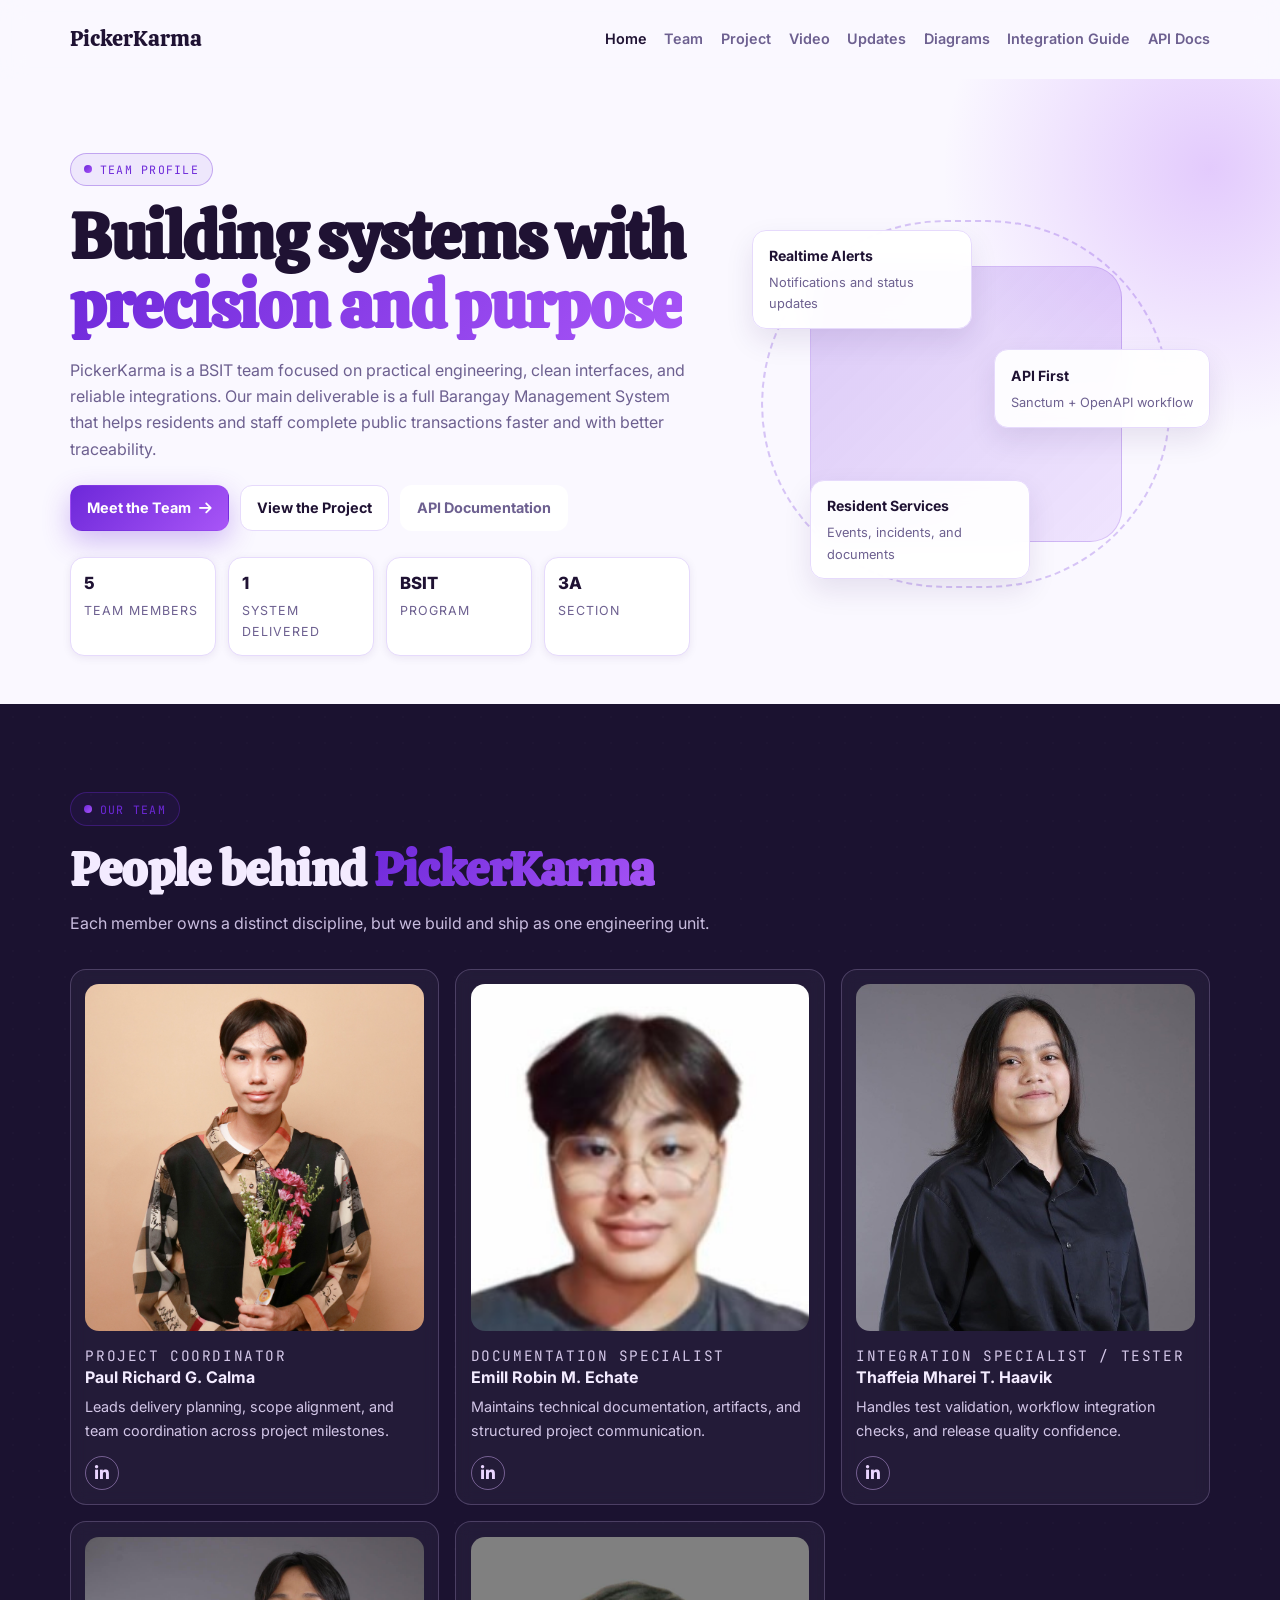
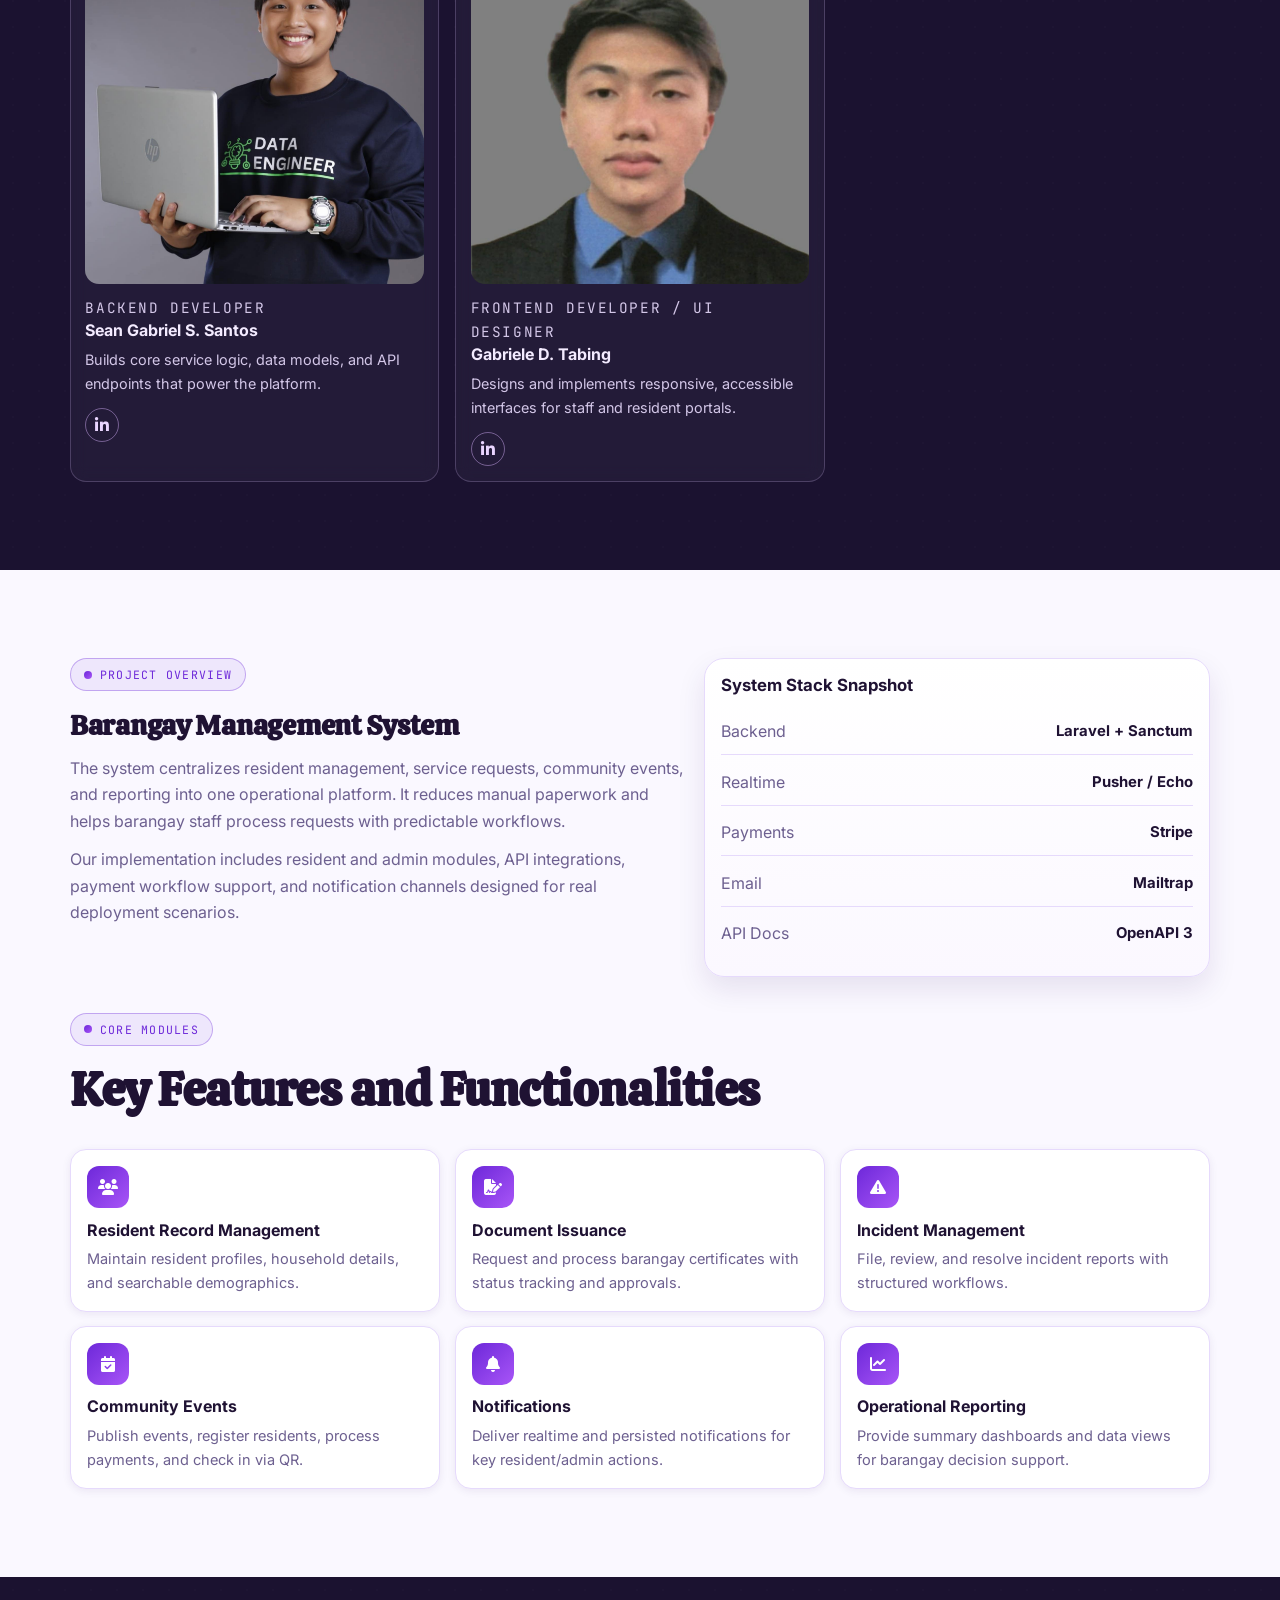
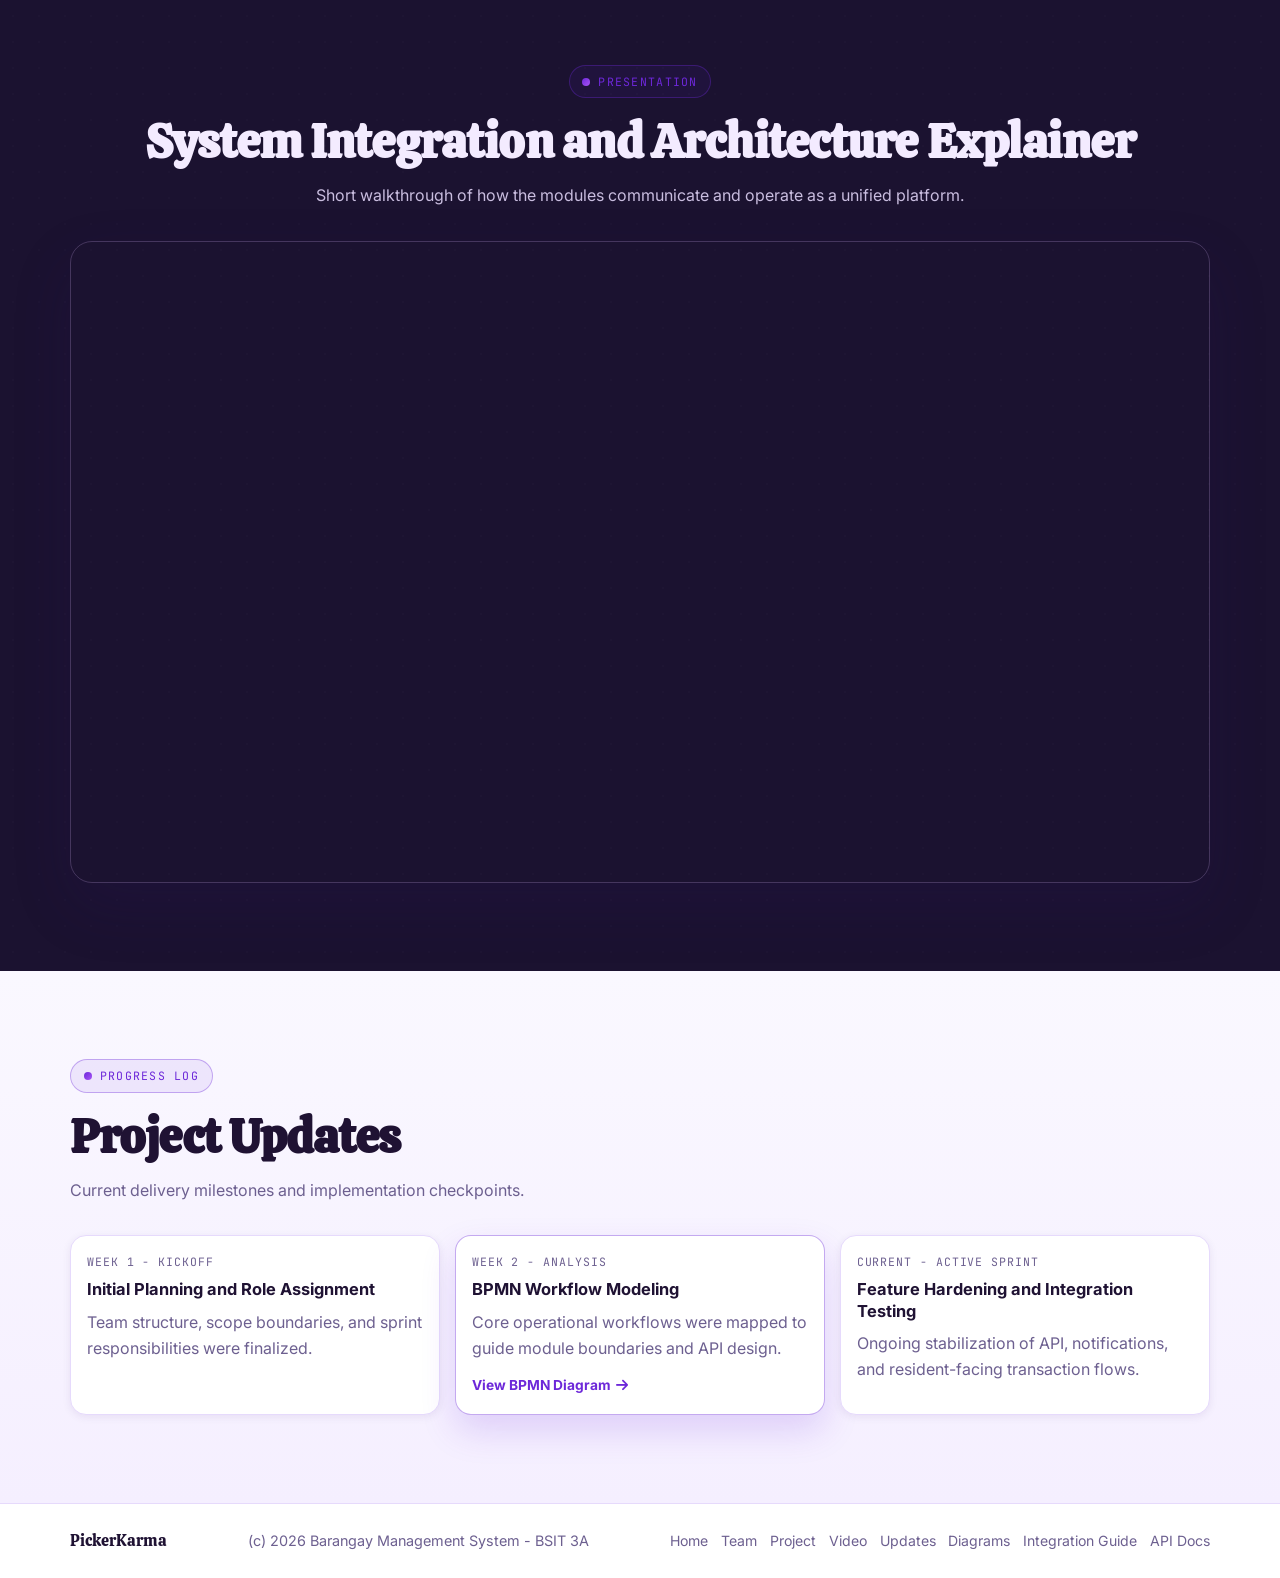
==== commit b3b63fc6: "added diagrams" ====
--- a/index.html
+++ b/index.html
@@ -23,6 +23,8 @@
                 <a class="nav-link" href="#project">Project</a>
                 <a class="nav-link" href="#video">Video</a>
                 <a class="nav-link" href="#updates">Updates</a>
+                <a class="nav-link" href="bpmn-diagram.html">Diagrams</a>
+                <a class="nav-link" href="integration-guidelines.html">Integration Guide</a>
                 <a class="nav-link" href="api-docs.html">API Docs</a>
             </nav>
         </div>
@@ -275,7 +277,7 @@
                         <p class="update-meta">Week 2 - Analysis</p>
                         <h3>BPMN Workflow Modeling</h3>
                         <p>Core operational workflows were mapped to guide module boundaries and API design.</p>
-                        <a class="mini-link" href="#">View BPMN Diagram <i class="fa-solid fa-arrow-right"></i></a>
+                        <a class="mini-link" href="bpmn-diagram.html">View BPMN Diagram <i class="fa-solid fa-arrow-right"></i></a>
                     </article>
                     <article class="update-card reveal">
                         <p class="update-meta">Current - Active Sprint</p>
@@ -297,6 +299,8 @@
                 <a href="#project">Project</a>
                 <a href="#video">Video</a>
                 <a href="#updates">Updates</a>
+                <a href="bpmn-diagram.html">Diagrams</a>
+                <a href="integration-guidelines.html">Integration Guide</a>
                 <a href="api-docs.html">API Docs</a>
             </nav>
         </div>
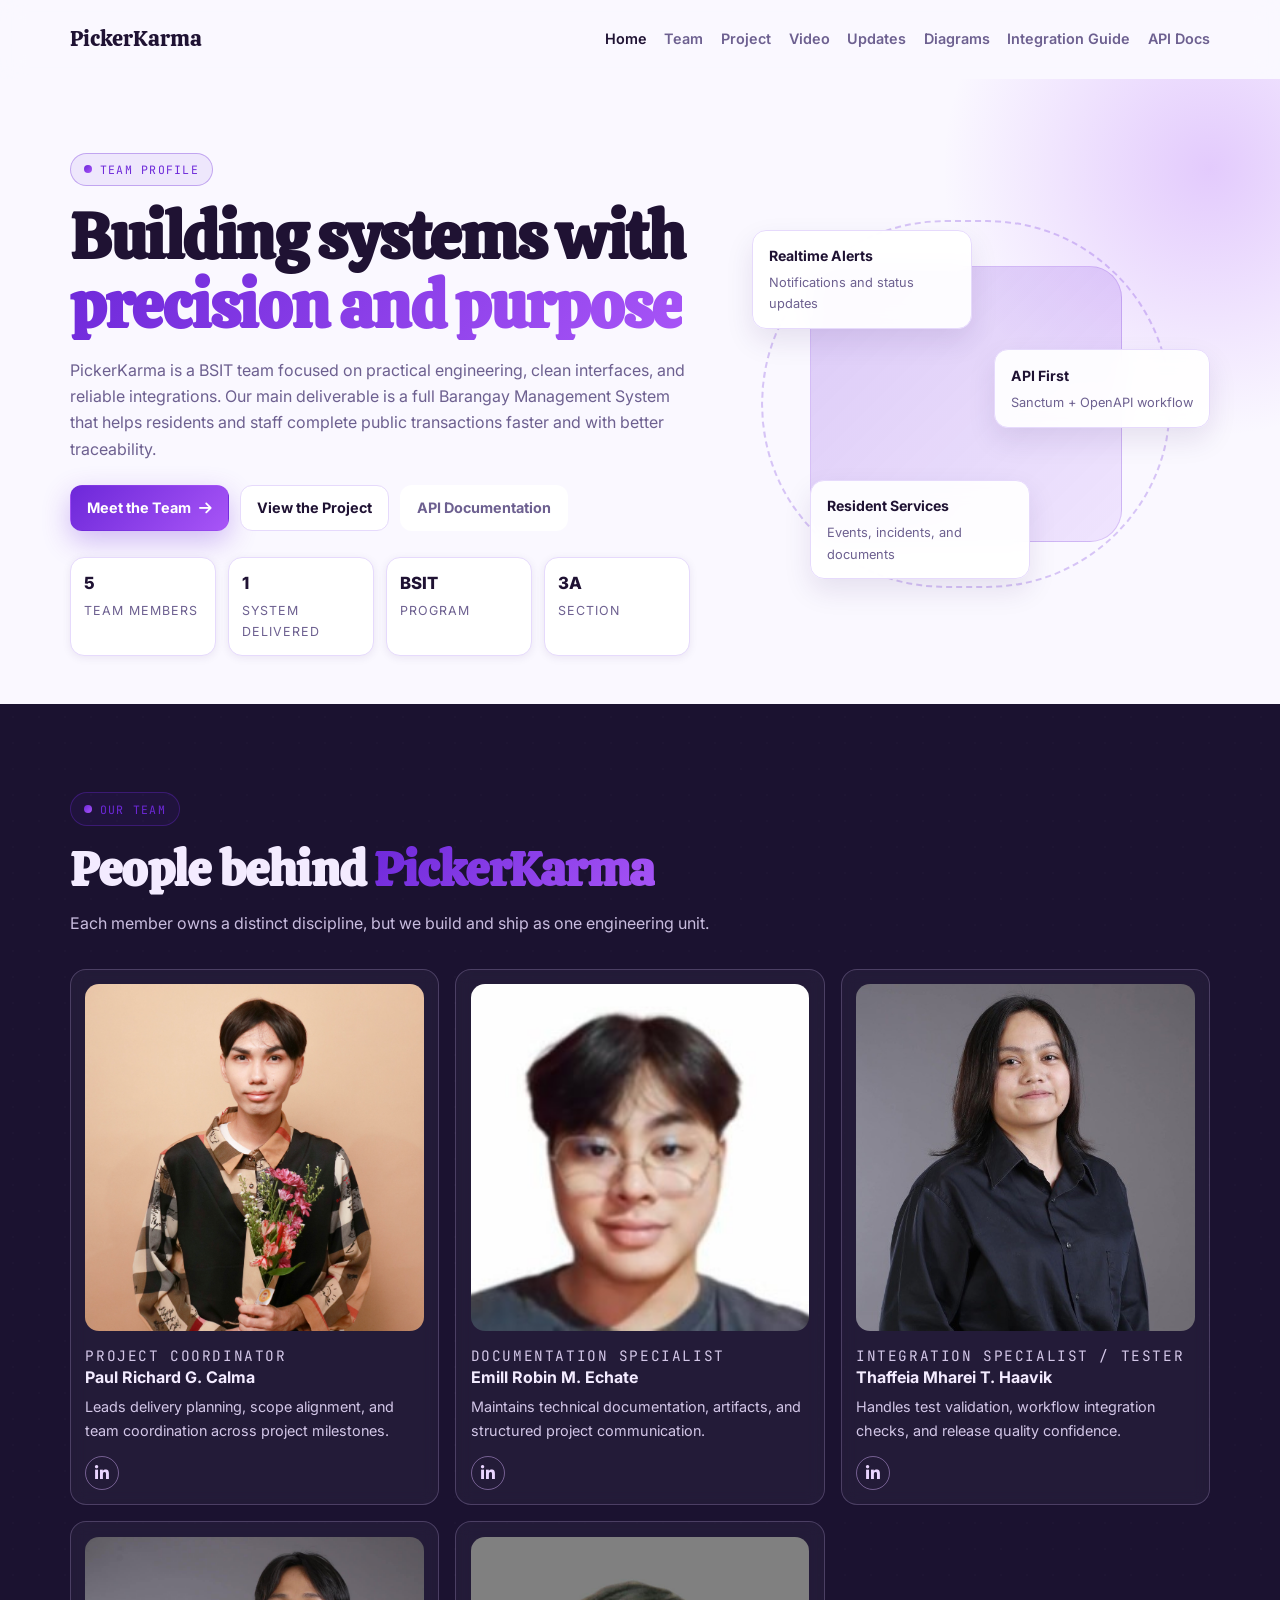
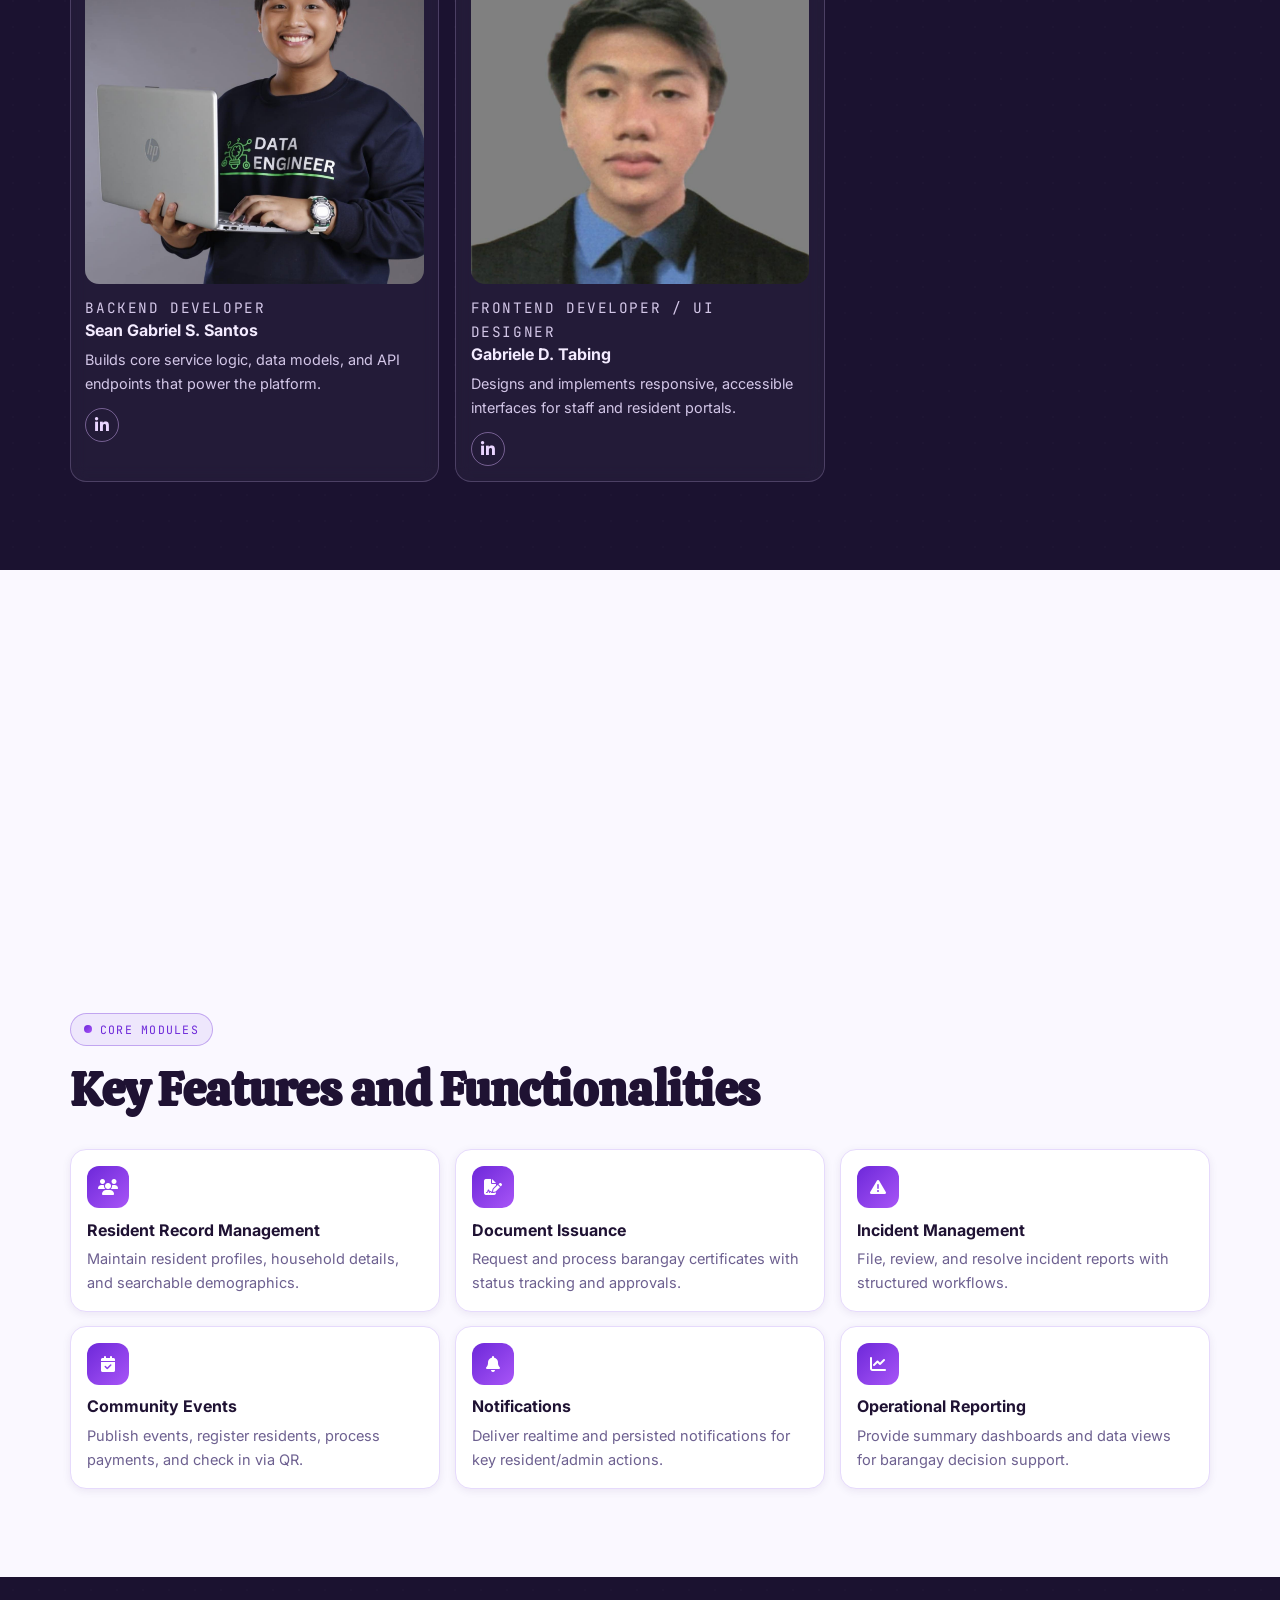
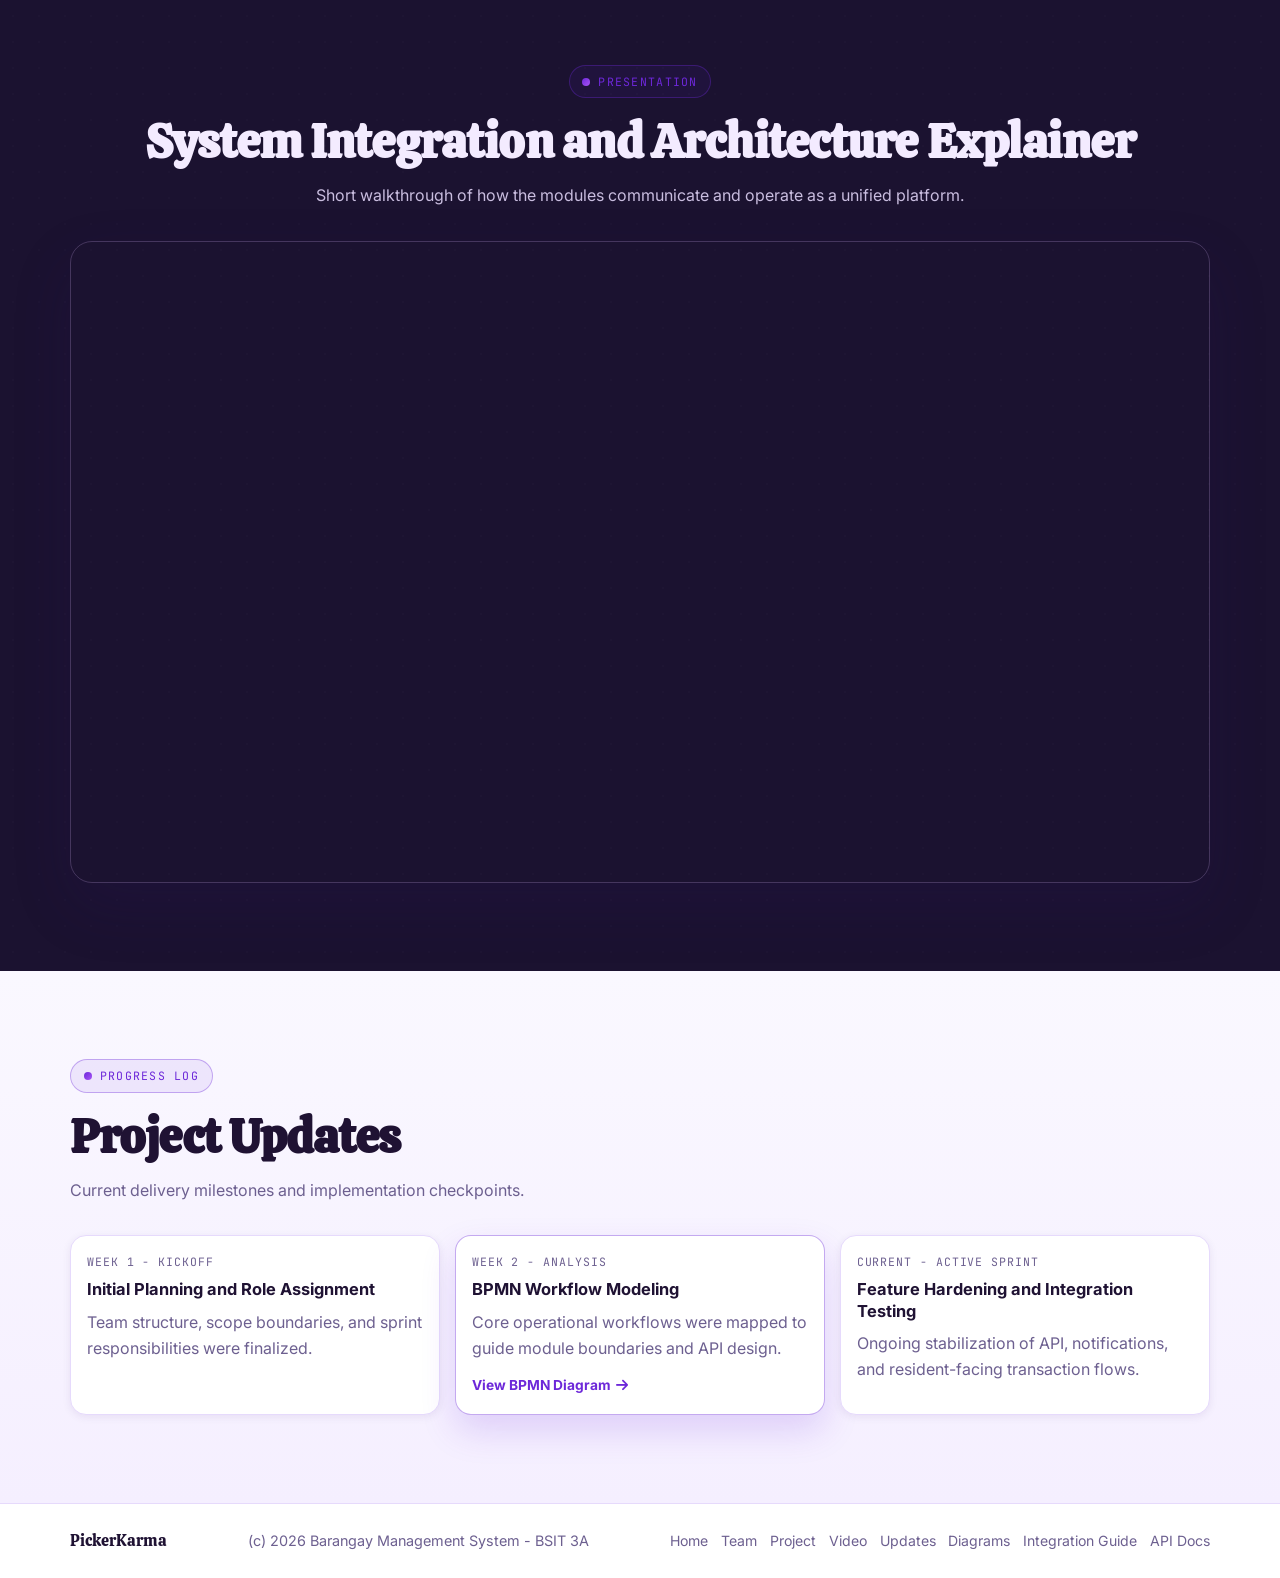
==== commit 025af490: "integrate c4 diagram" ====
--- a/index.html
+++ b/index.html
@@ -23,7 +23,7 @@
                 <a class="nav-link" href="#project">Project</a>
                 <a class="nav-link" href="#video">Video</a>
                 <a class="nav-link" href="#updates">Updates</a>
-                <a class="nav-link" href="bpmn-diagram.html">Diagrams</a>
+                <a class="nav-link" href="c4-diagrams.html">Diagrams</a>
                 <a class="nav-link" href="integration-guidelines.html">Integration Guide</a>
                 <a class="nav-link" href="api-docs.html">API Docs</a>
             </nav>
@@ -299,7 +299,7 @@
                 <a href="#project">Project</a>
                 <a href="#video">Video</a>
                 <a href="#updates">Updates</a>
-                <a href="bpmn-diagram.html">Diagrams</a>
+                <a href="c4-diagrams.html">Diagrams</a>
                 <a href="integration-guidelines.html">Integration Guide</a>
                 <a href="api-docs.html">API Docs</a>
             </nav>
